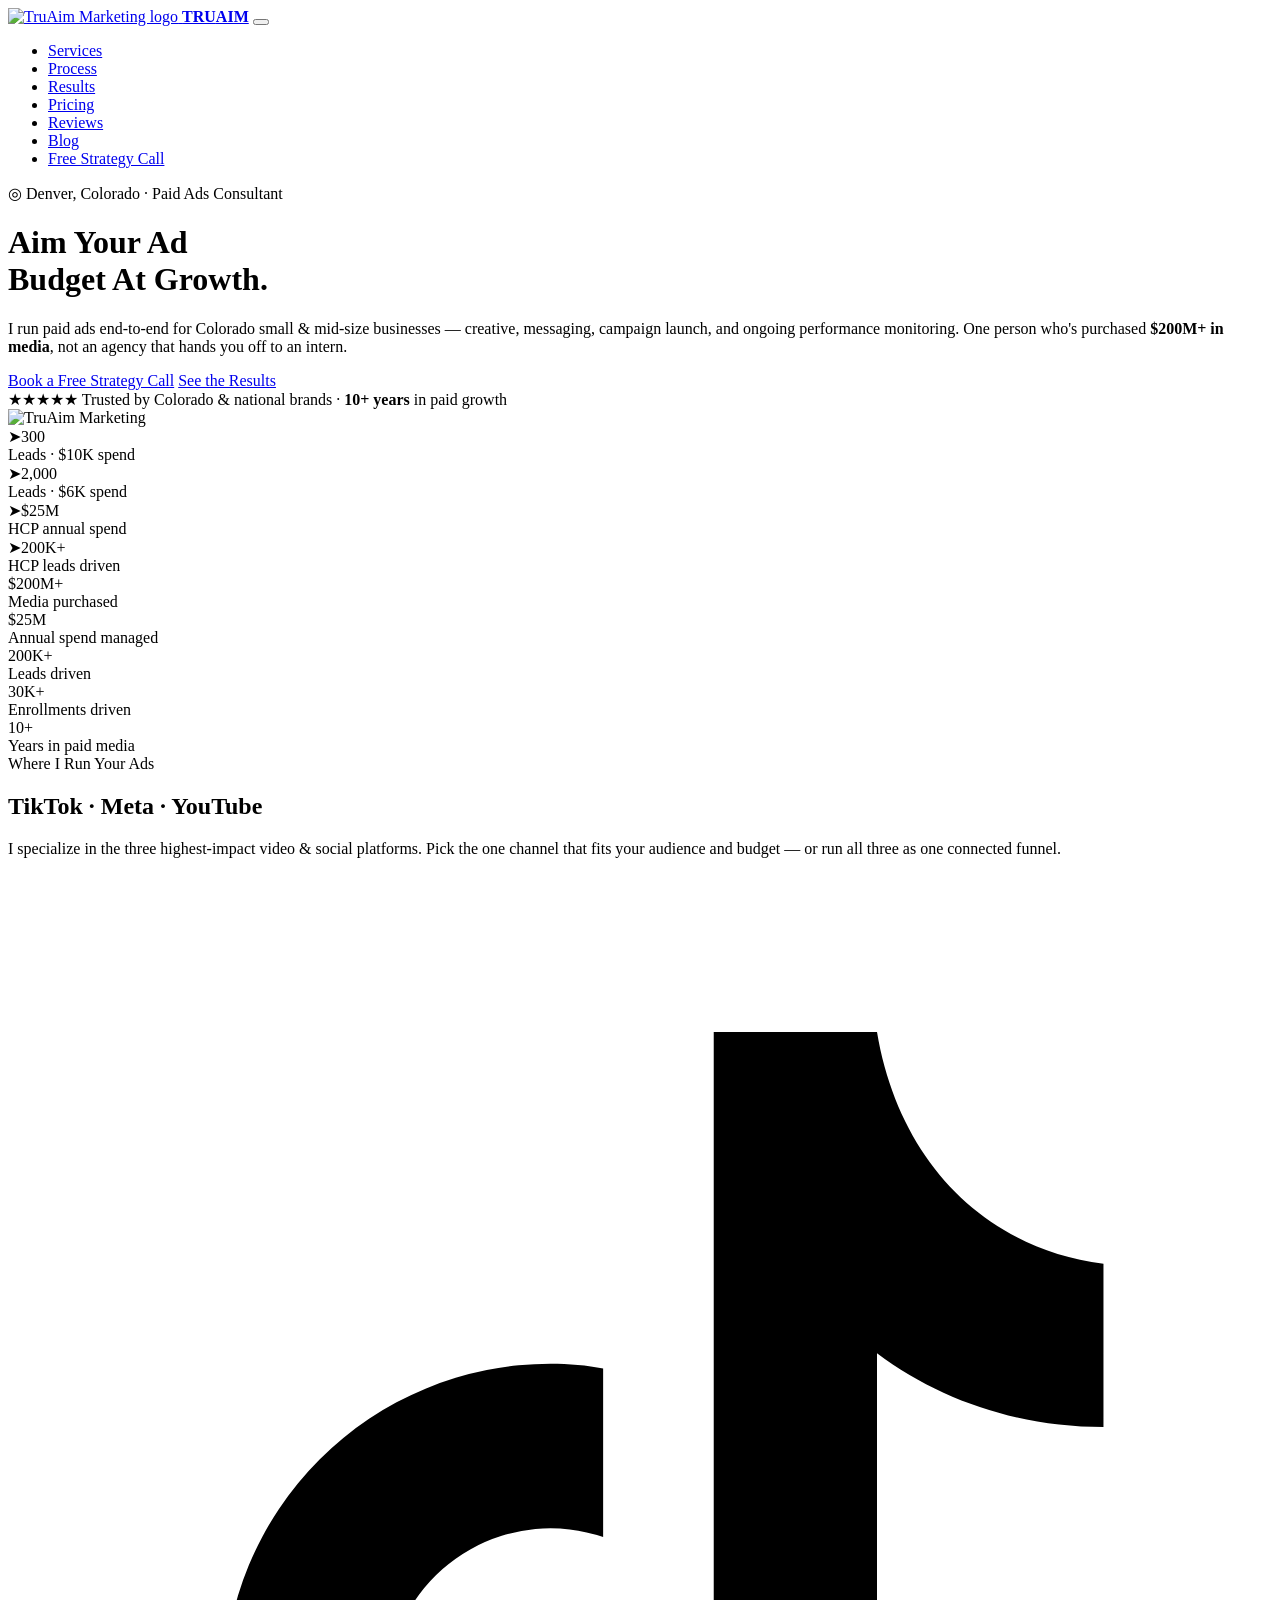
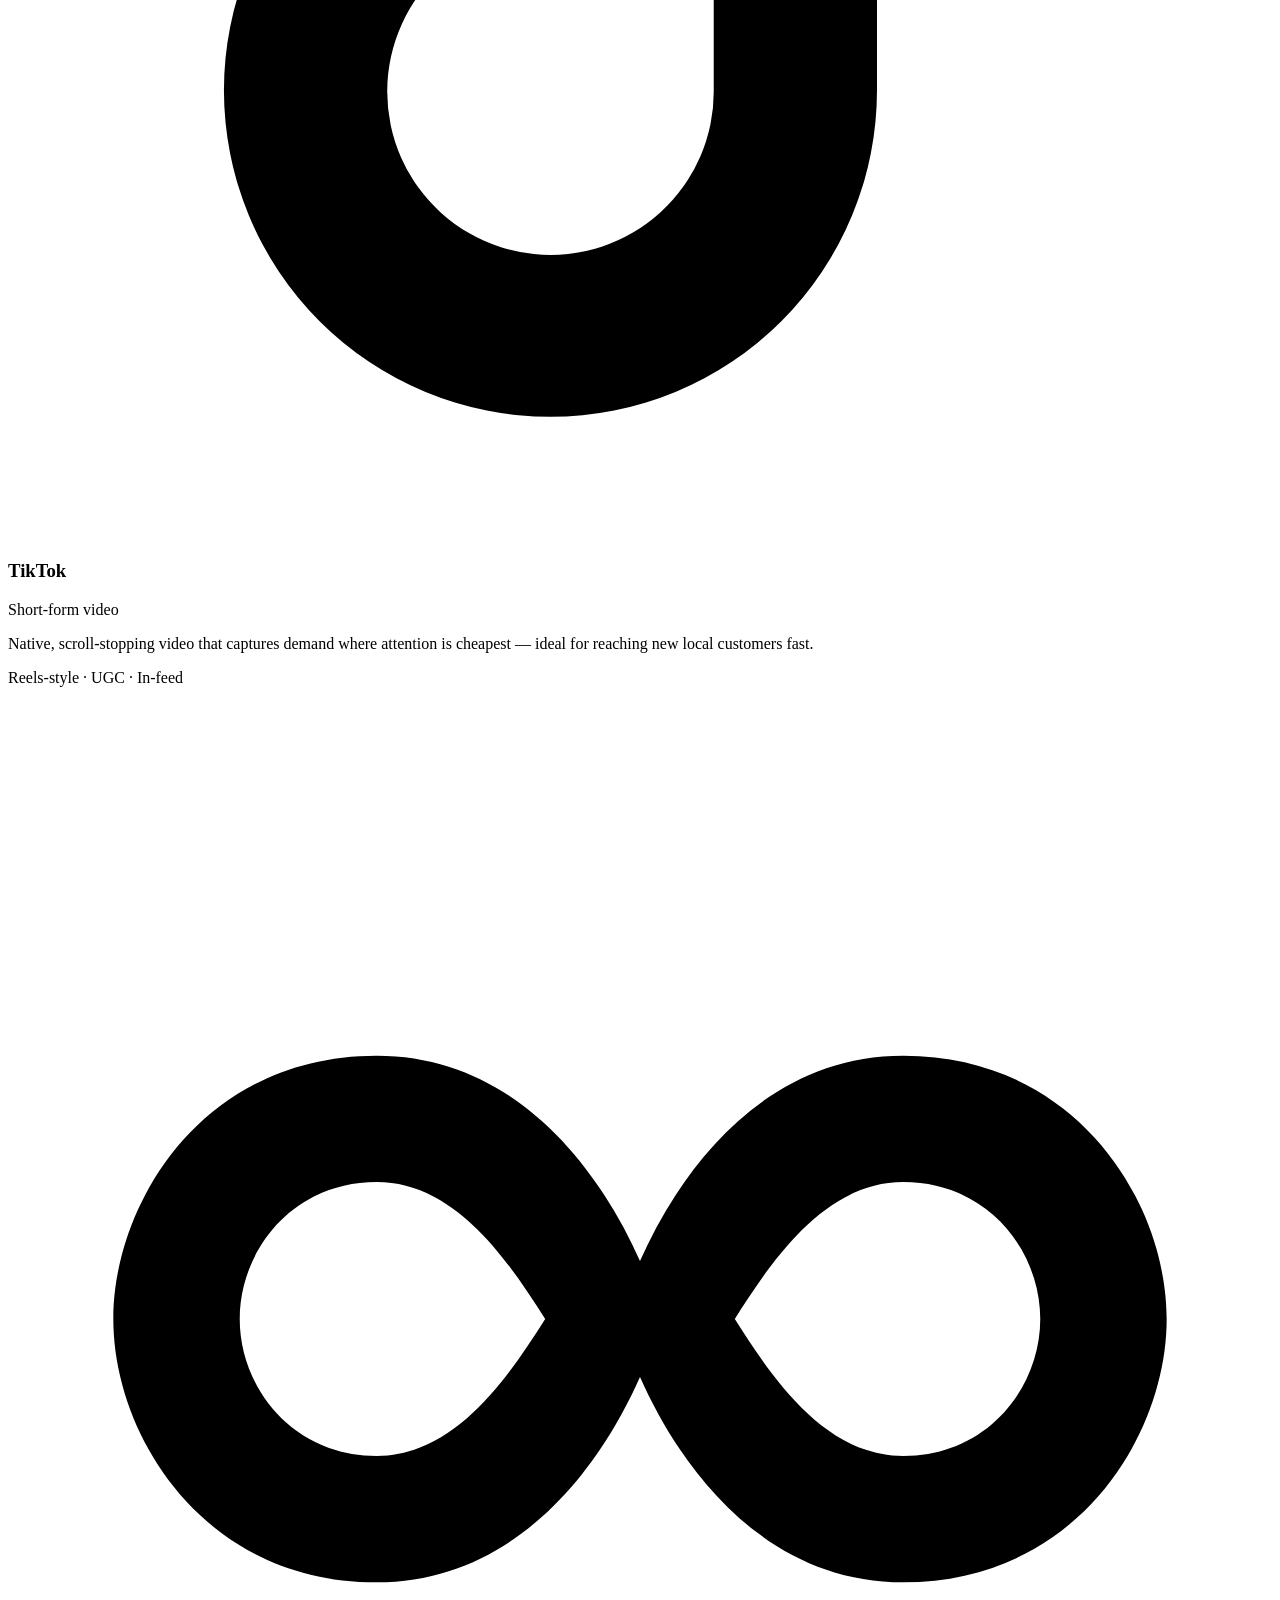
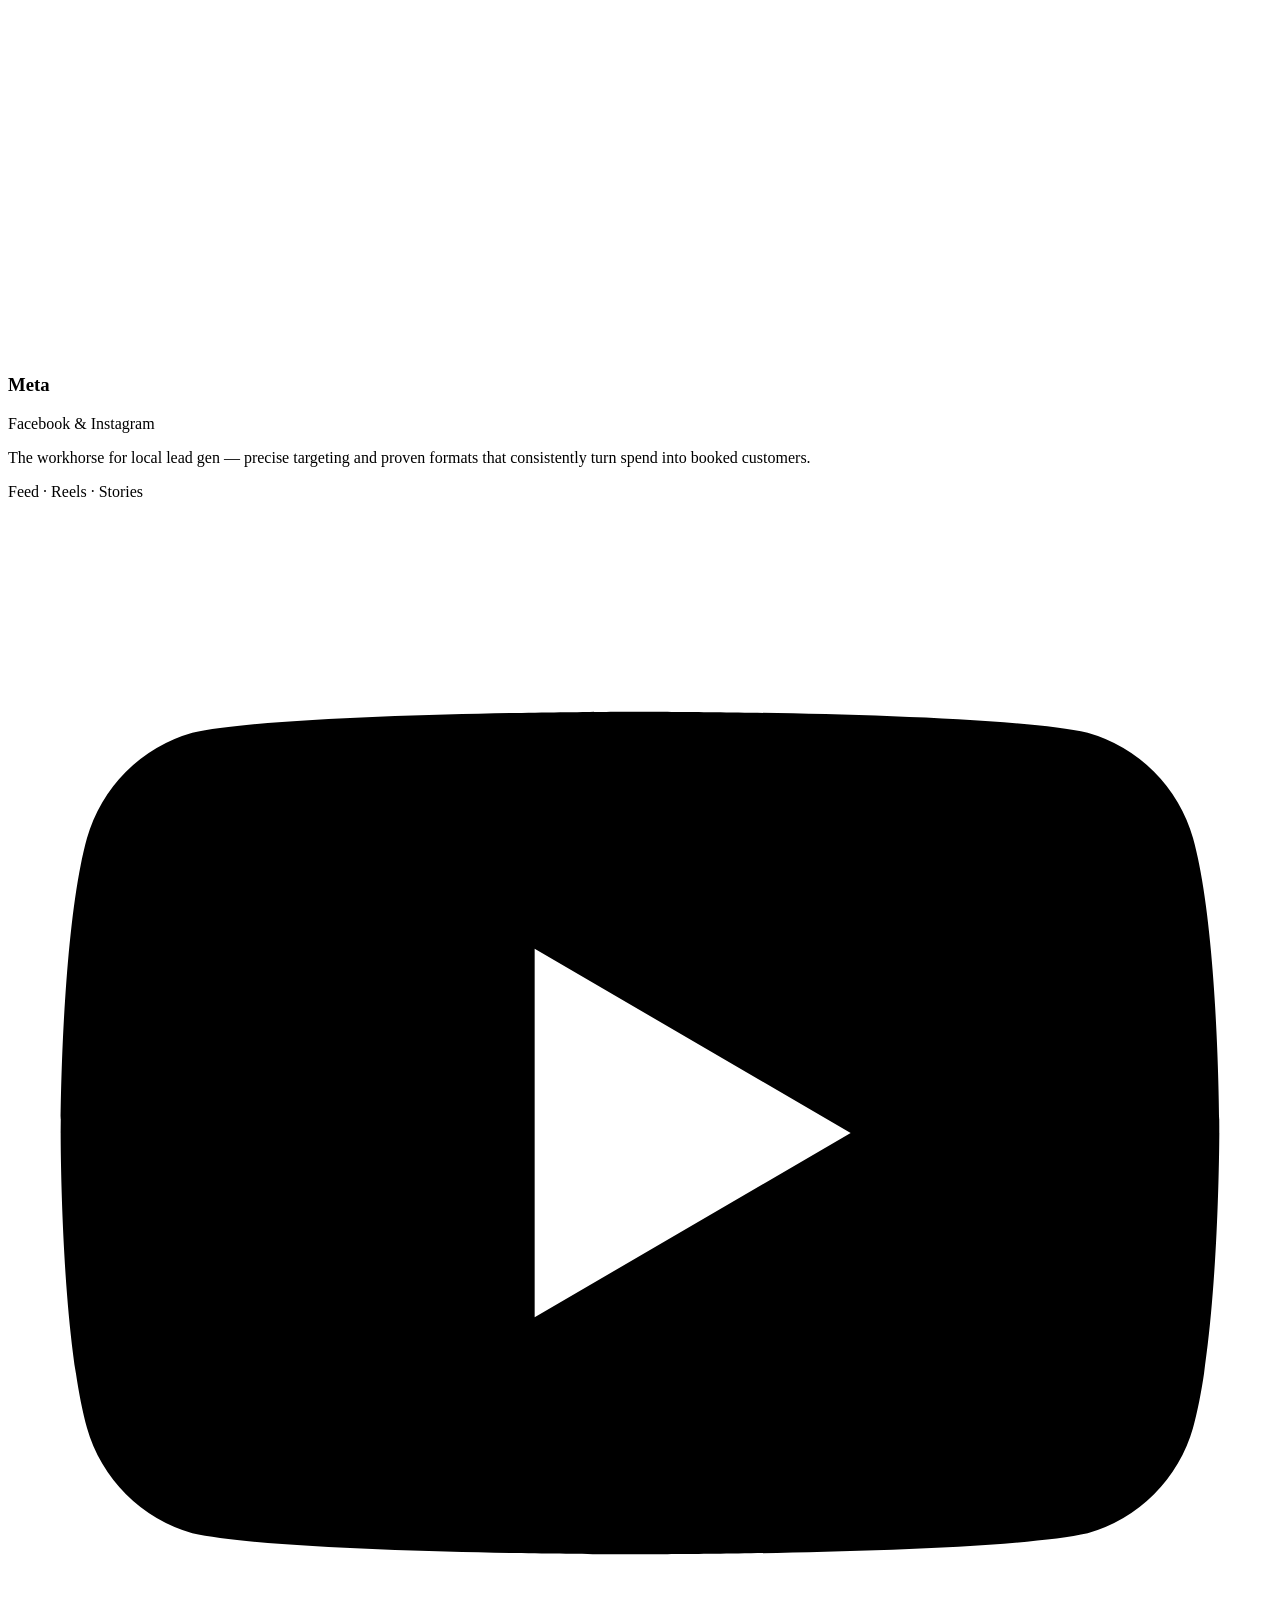
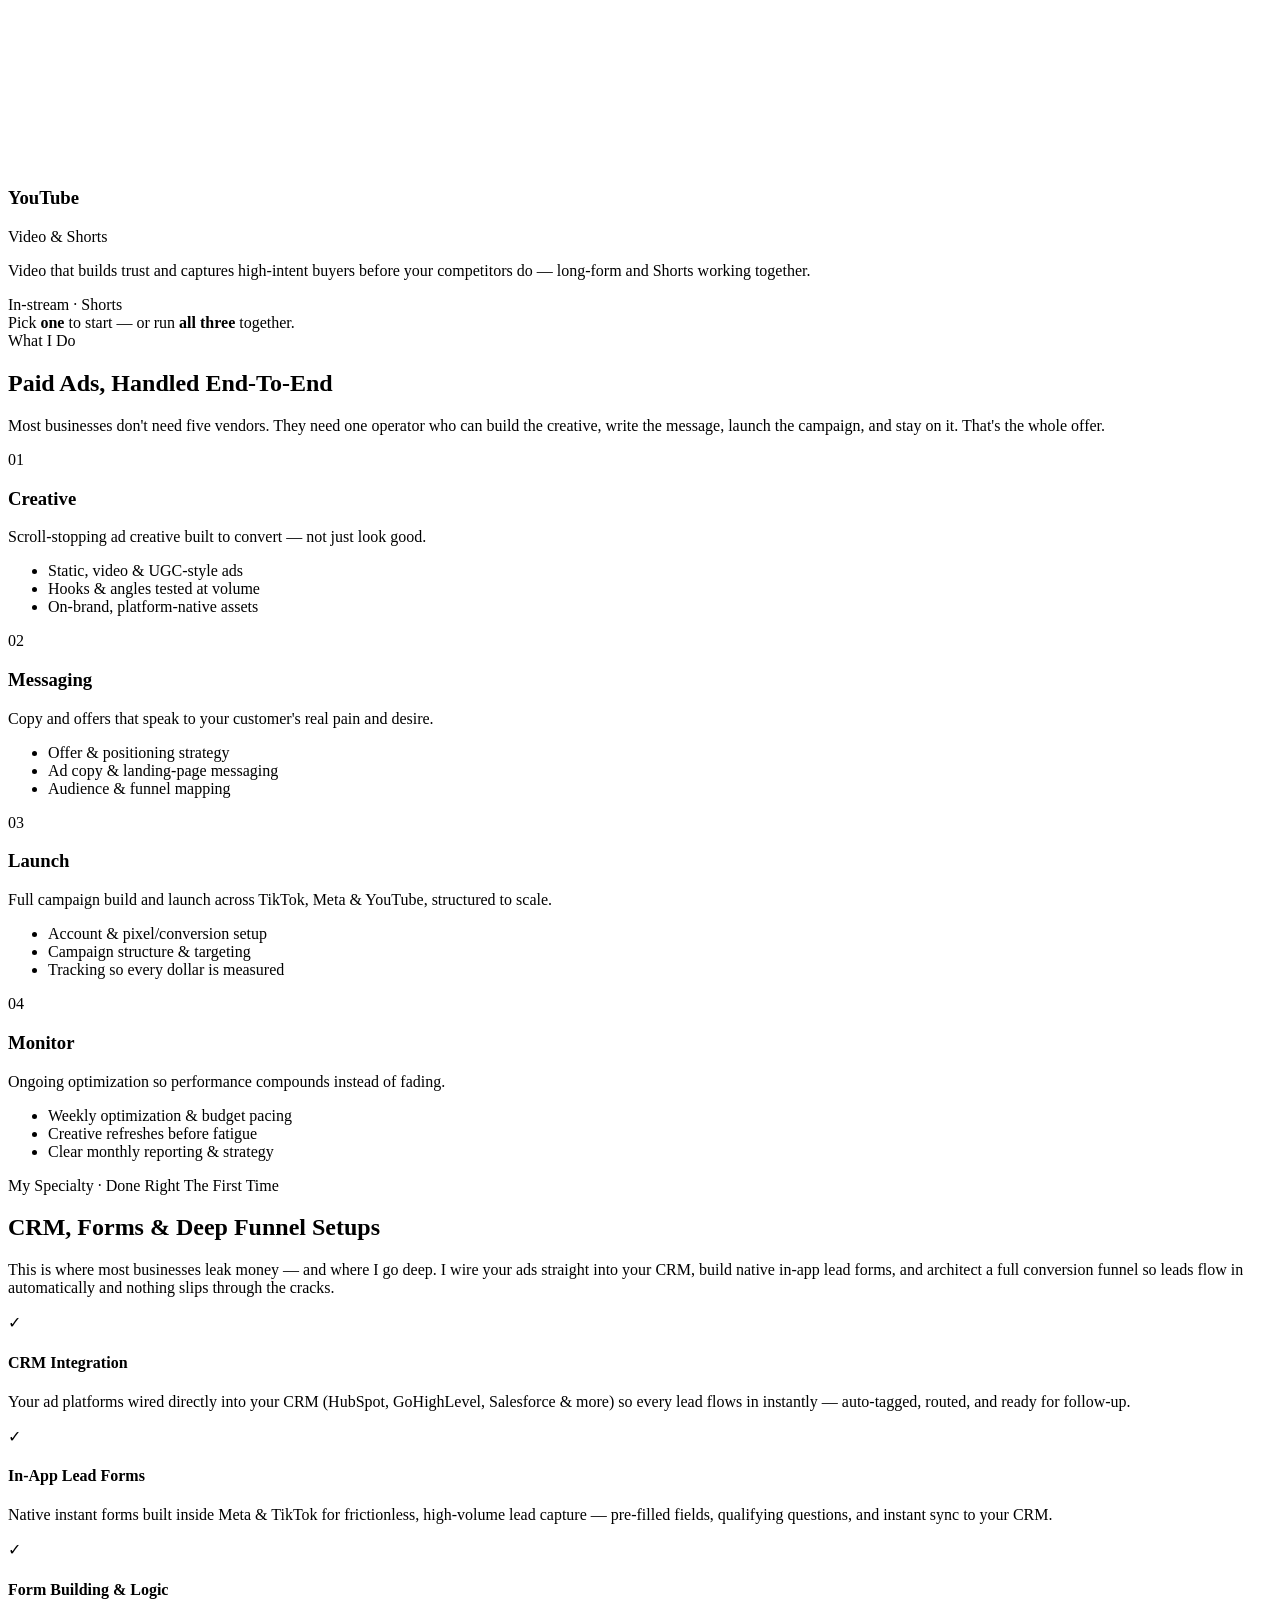
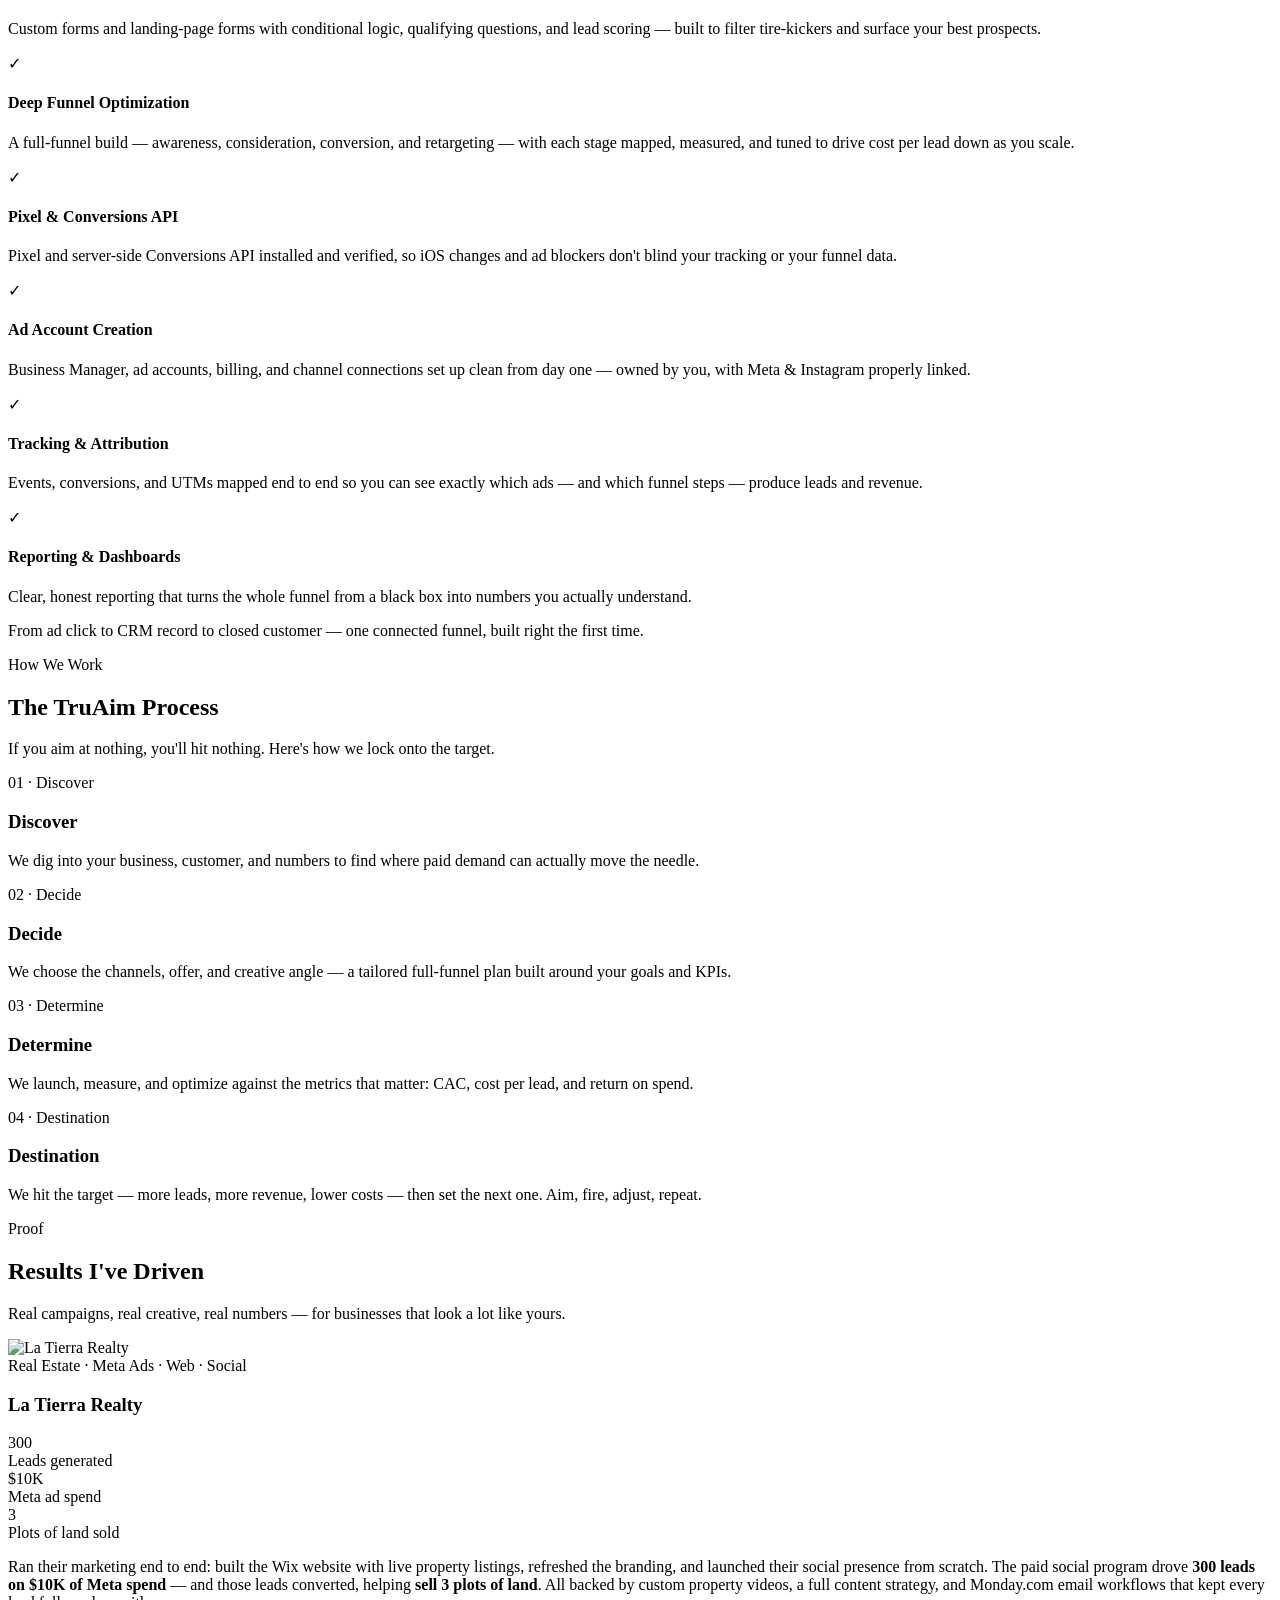
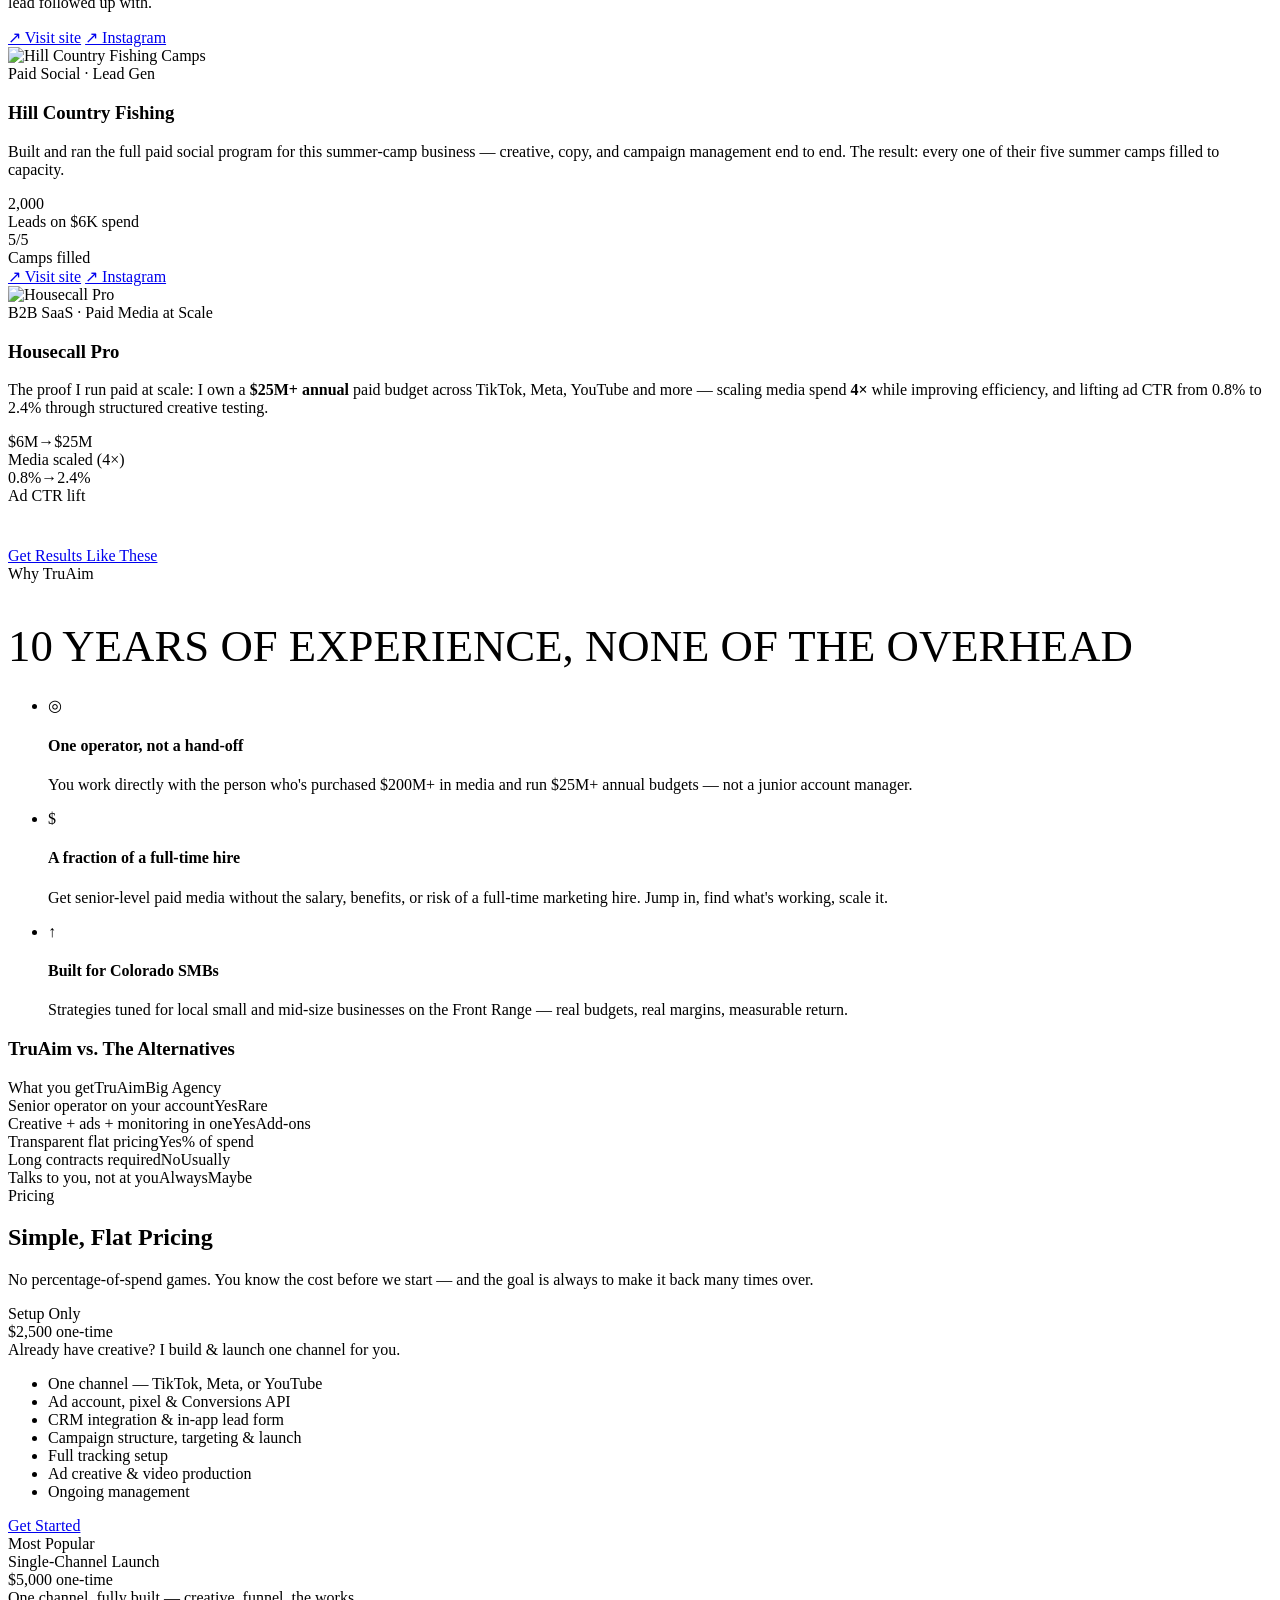
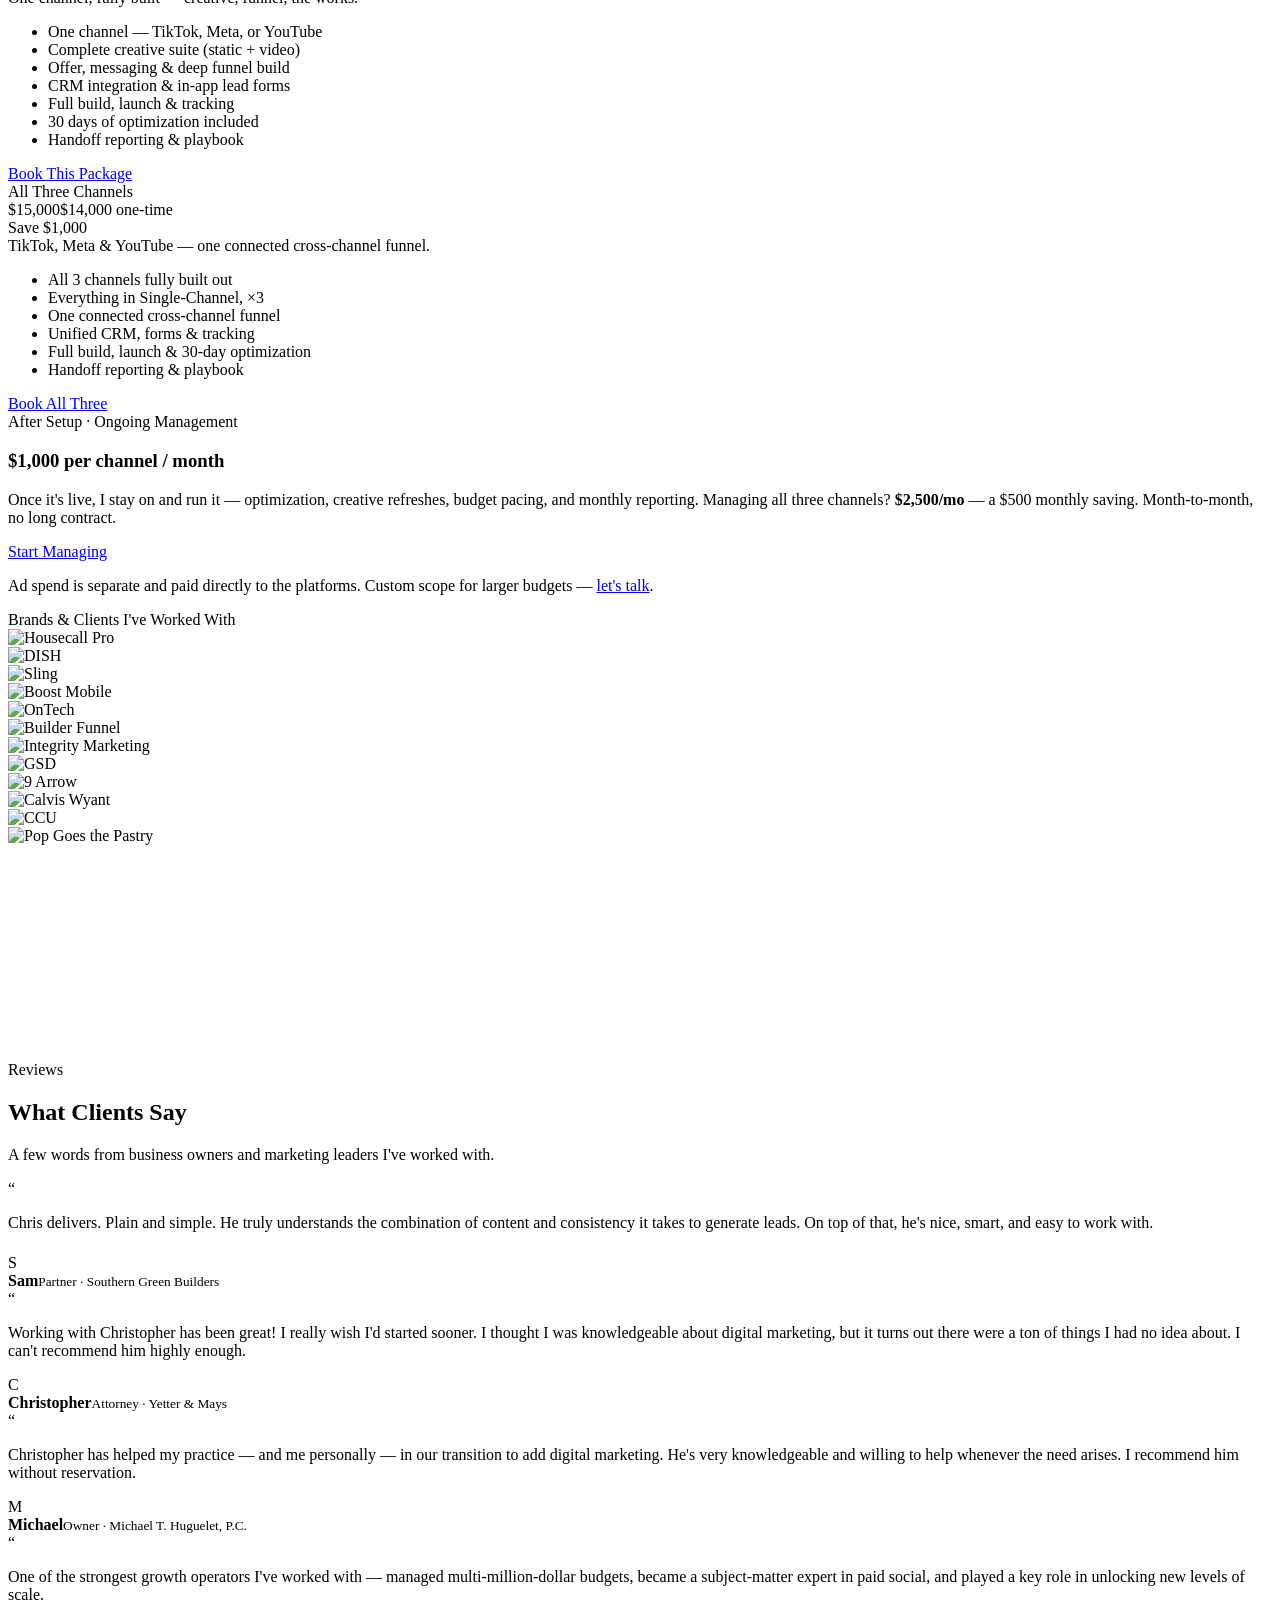
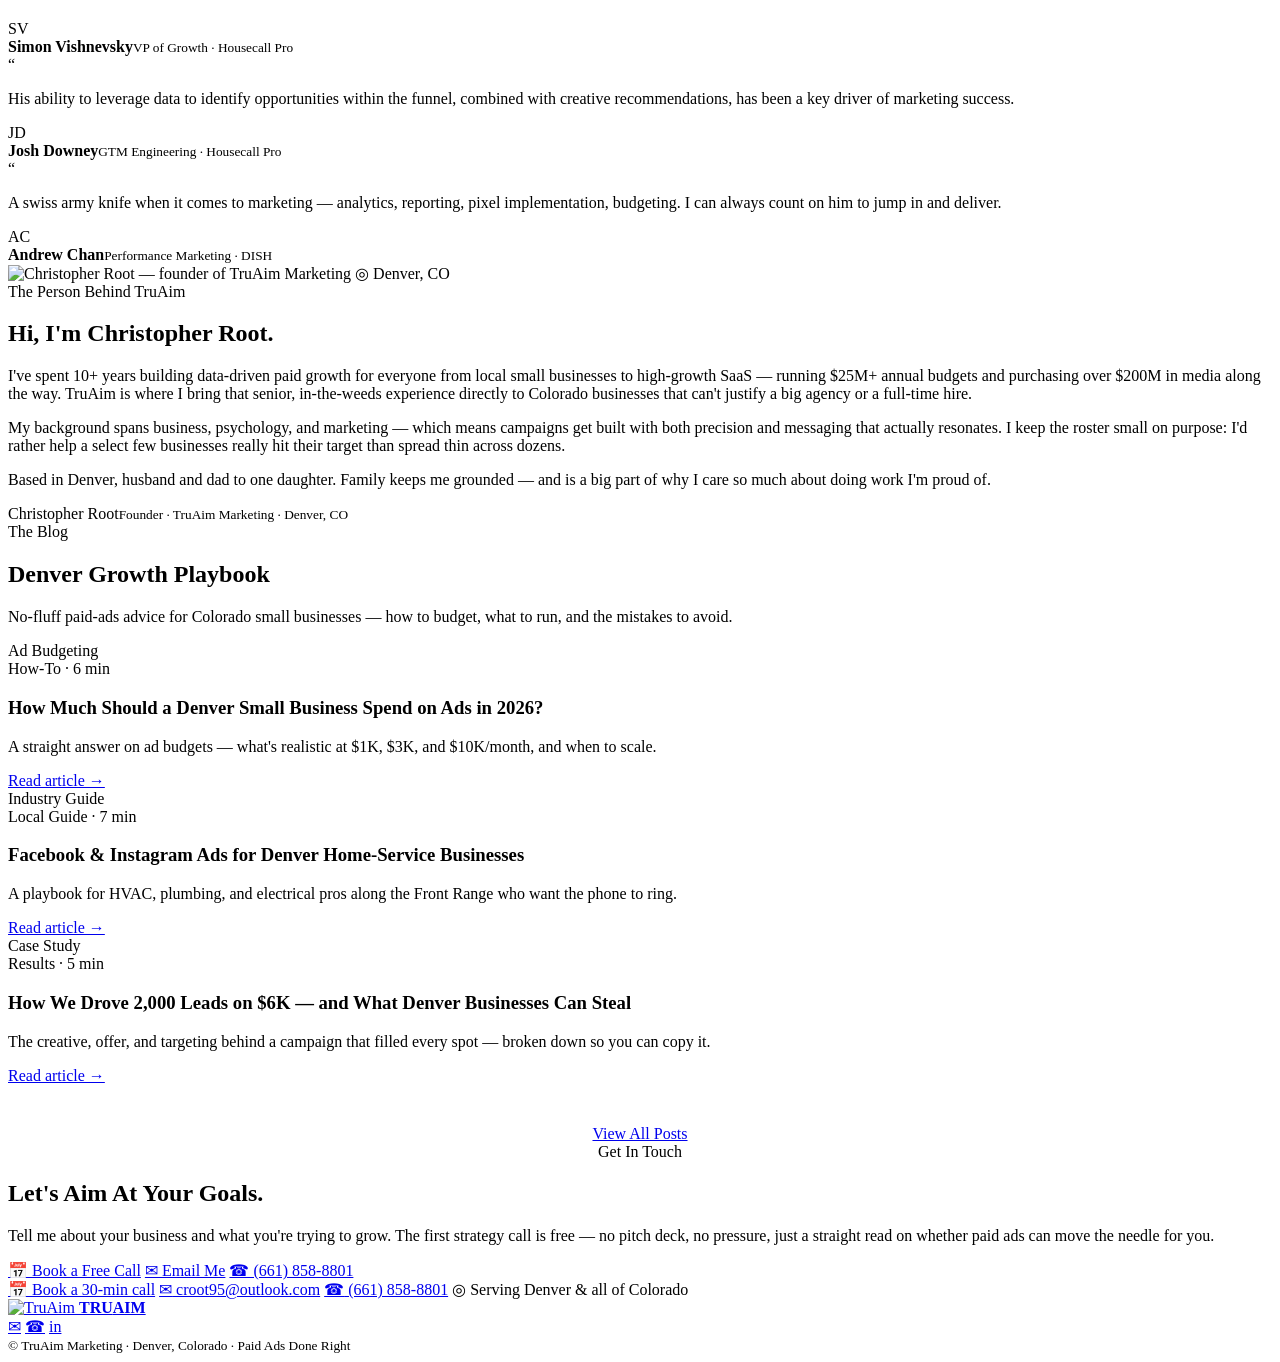
==== index.html @ 5d366a7f "Add files via upload" ====
<!DOCTYPE html>
<html lang="en">
<head>
<meta charset="UTF-8">
<meta name="viewport" content="width=device-width, initial-scale=1.0">

<!-- ===== SEO: Denver / Colorado paid ads ===== -->
<title>Denver Paid Ads Consultant | TruAim Marketing — TikTok, Meta &amp; YouTube Ads for Colorado Businesses</title>
<meta name="description" content="TruAim Marketing is a Denver-based paid ads consultant running end-to-end TikTok, Meta &amp; YouTube Ads for Colorado small and mid-size businesses — creative, messaging, campaign launch, and monthly performance management. $5K single-channel builds, $14K all-three setups, $1K/channel/mo management.">
<meta name="keywords" content="Denver paid ads consultant, Colorado TikTok ads, Denver Facebook ads, Meta ads Colorado, YouTube ads Colorado, CRM integration Denver, lead form setup, Meta lead ads CRM, funnel optimization consultant, form building, paid social freelancer Denver, small business advertising Denver, lead generation Denver">
<meta name="author" content="Christopher Root">
<link rel="canonical" href="https://truaimmarketing.com/">
<meta name="robots" content="index, follow">

<!-- geo -->
<meta name="geo.region" content="US-CO">
<meta name="geo.placename" content="Denver, Colorado">
<meta name="geo.position" content="39.7392;-104.9903">
<meta name="ICBM" content="39.7392, -104.9903">

<!-- Open Graph -->
<meta property="og:type" content="website">
<meta property="og:site_name" content="TruAim Marketing">
<meta property="og:title" content="TruAim Marketing — Denver Paid Ads, Done End-to-End">
<meta property="og:description" content="TikTok, Meta &amp; YouTube ads for Colorado small and mid-size businesses. Creative, messaging, launch, and monitoring — run by a marketer who's purchased $200M+ in media.">
<meta property="og:url" content="https://truaimmarketing.com/">
<meta property="og:image" content="https://truaimmarketing.com/assets/truaim-logo.png">
<meta name="twitter:card" content="summary_large_image">
<meta name="twitter:title" content="TruAim Marketing — Denver Paid Ads, Done End-to-End">
<meta name="twitter:description" content="TikTok, Meta &amp; YouTube ads for Colorado small and mid-size businesses. Creative, messaging, launch, and monitoring.">
<meta name="twitter:image" content="https://truaimmarketing.com/assets/truaim-logo.png">

<link rel="preconnect" href="https://fonts.googleapis.com">
<link rel="preconnect" href="https://fonts.gstatic.com" crossorigin>
<link href="https://fonts.googleapis.com/css2?family=Anton&family=Oswald:wght@300;400;500;600;700&family=Inter:wght@400;500;600&display=swap" rel="stylesheet">
<link rel="stylesheet" href="css/styles.css">
<link rel="icon" type="image/png" href="assets/favicon.png">
<link rel="apple-touch-icon" href="assets/favicon.png">

<!-- ===== Structured data: LocalBusiness / ProfessionalService ===== -->
<script type="application/ld+json">
{
  "@context": "https://schema.org",
  "@type": "ProfessionalService",
  "name": "TruAim Marketing",
  "description": "Denver-based paid advertising consultant offering end-to-end TikTok, Meta and YouTube Ads management — creative, messaging, campaign launch, and performance monitoring for small and mid-size Colorado businesses.",
  "url": "https://truaimmarketing.com/",
  "image": "https://truaimmarketing.com/assets/truaim-logo.png",
  "founder": { "@type": "Person", "name": "Christopher Root" },
  "telephone": "+1-661-858-8801",
  "email": "croot95@outlook.com",
  "priceRange": "$$",
  "areaServed": [
    { "@type": "City", "name": "Denver" },
    { "@type": "City", "name": "Aurora" },
    { "@type": "City", "name": "Lakewood" },
    { "@type": "City", "name": "Boulder" },
    { "@type": "City", "name": "Colorado Springs" },
    { "@type": "State", "name": "Colorado" }
  ],
  "address": { "@type": "PostalAddress", "addressLocality": "Denver", "addressRegion": "CO", "addressCountry": "US" },
  "geo": { "@type": "GeoCoordinates", "latitude": 39.7392, "longitude": -104.9903 },
  "knowsAbout": ["Paid Media","Meta Ads","TikTok Ads","YouTube Ads","CRM Integration","Lead Forms","Funnel Optimization","Form Building","Lead Generation","Creative Strategy","Marketing Analytics","Conversion Rate Optimization"],
  "makesOffer": [
    { "@type": "Offer", "name": "Setup Only (One Channel)", "price": "2500", "priceCurrency": "USD", "description": "Account, CRM, in-app form, and campaign setup on one channel (TikTok, Meta, or YouTube) when you already have creative." },
    { "@type": "Offer", "name": "Single-Channel Launch", "price": "5000", "priceCurrency": "USD", "description": "Full end-to-end build plus creative on one channel — TikTok, Meta, or YouTube." },
    { "@type": "Offer", "name": "All Three Channels Launch", "price": "14000", "priceCurrency": "USD", "description": "Full end-to-end setup across all three channels (TikTok, Meta, and YouTube), discounted from $15,000." },
    { "@type": "Offer", "name": "Ongoing Management", "price": "1000", "priceCurrency": "USD", "description": "Monthly management at $1,000 per channel; all three channels bundled at $2,500/month." }
  ]
}
</script>
</head>
<body>

<!-- ============ SCROLL-TO-TARGET BACKGROUND ============ -->
<div id="scrollfx" aria-hidden="true">
  <div class="fx-grid"></div>
  <div class="fx-target"><span></span><span></span><span></span><span class="bull"></span></div>
</div>

<!-- ============ NAV ============ -->
<nav class="nav" id="nav">
  <div class="container nav-inner">
    <a href="#top" class="brand"><img class="logo" src="assets/truaim-logo.png" alt="TruAim Marketing logo"> <b>TRU<span class="x">AIM</span></b></a>
    <button class="nav-toggle" id="navToggle" aria-label="Menu"><span></span><span></span><span></span></button>
    <ul class="nav-links" id="navLinks">
      <li><a href="#services">Services</a></li>
      <li><a href="#process">Process</a></li>
      <li><a href="#results">Results</a></li>
      <li><a href="#pricing">Pricing</a></li>
      <li><a href="#testimonials">Reviews</a></li>
      <li><a href="blog.html">Blog</a></li>
      <li><a href="https://calendly.com/chrisroot/30min" target="_blank" rel="noopener" class="btn btn-primary">Free Strategy Call</a></li>
    </ul>
  </div>
</nav>

<!-- ============ HERO ============ -->
<header class="hero" id="top">
  <div class="container hero-grid">
    <div class="hero-copy reveal">
      <div class="hero-badge"><span class="pin">◎</span> Denver, Colorado · Paid Ads Consultant</div>
      <h1>Aim Your Ad<br>Budget At <span class="accent">Growth.</span></h1>
      <p class="lead">I run paid ads end-to-end for Colorado small &amp; mid-size businesses — creative, messaging, campaign launch, and ongoing performance monitoring. One person who's purchased <b>$200M+ in media</b>, not an agency that hands you off to an intern.</p>
      <div class="hero-cta">
        <a href="https://calendly.com/chrisroot/30min" target="_blank" rel="noopener" class="btn btn-primary btn-lg">Book a Free Strategy Call</a>
        <a href="#results" class="btn btn-ghost btn-lg">See the Results</a>
      </div>
      <div class="hero-sub"><span>★★★★★</span> <span>Trusted by Colorado &amp; national brands · <b>10+ years</b> in paid growth</span></div>
    </div>
    <div class="hero-visual reveal">
      <div class="target-ring tr1"></div>
      <div class="target-ring tr2"></div>
      <div class="target-ring tr-dash"></div>
      <div class="target-ring tr3"></div>
      <span class="shot s1"></span>
      <span class="shot s2"></span>
      <span class="shot s3"></span>
      <img class="hero-logo" src="assets/truaim-logo.png" alt="TruAim Marketing">
      <div class="hero-float hf1"><div class="k"><span class="dart">➤</span>300</div><div class="v">Leads · $10K spend</div></div>
      <div class="hero-float hf2"><div class="k"><span class="dart">➤</span>2,000</div><div class="v">Leads · $6K spend</div></div>
      <div class="hero-float hf3"><div class="k"><span class="dart">➤</span>$25M</div><div class="v">HCP annual spend</div></div>
      <div class="hero-float hf4"><div class="k"><span class="dart">➤</span>200K+</div><div class="v">HCP leads driven</div></div>
    </div>
  </div>
</header>

<!-- ============ TRUST BAR ============ -->
<section class="trust">
  <div class="container">
    <div class="trust-grid">
      <div class="tstat reveal"><div class="num"><span class="count" data-to="200" data-prefix="$" data-suffix="M+">$200M+</span></div><div class="lbl">Media purchased</div></div>
      <div class="tstat reveal"><div class="num"><span class="count" data-to="25" data-prefix="$" data-suffix="M">$25M</span></div><div class="lbl">Annual spend managed</div></div>
      <div class="tstat reveal"><div class="num"><span class="count" data-to="200" data-suffix="K+">200K+</span></div><div class="lbl">Leads driven</div></div>
      <div class="tstat reveal"><div class="num"><span class="count" data-to="30" data-suffix="K+">30K+</span></div><div class="lbl">Enrollments driven</div></div>
      <div class="tstat reveal"><div class="num"><span class="count" data-to="10" data-suffix="+">10+</span></div><div class="lbl">Years in paid media</div></div>
    </div>
  </div>
</section>

<!-- ============ CHANNELS ============ -->
<section class="section" id="channels">
  <div class="container">
    <div class="section-head center reveal">
      <div class="eyebrow">Where I Run Your Ads</div>
      <h2>TikTok · Meta · YouTube</h2>
      <p style="margin-left:auto;margin-right:auto;">I specialize in the three highest-impact video &amp; social platforms. Pick the one channel that fits your audience and budget — or run all three as one connected funnel.</p>
    </div>
    <div class="channels-grid">

      <div class="channel reveal">
        <div class="ic"><svg viewBox="0 0 24 24"><path d="M16.5 3c.4 2.4 2 4.1 4.3 4.4v3.1c-1.6 0-3.1-.5-4.3-1.4v6.4a6.2 6.2 0 1 1-6.2-6.2c.35 0 .7.03 1 .09v3.2a3.1 3.1 0 1 0 2.1 2.9V3h3.1z"/></svg></div>
        <h3>TikTok</h3>
        <div class="sub">Short-form video</div>
        <p>Native, scroll-stopping video that captures demand where attention is cheapest — ideal for reaching new local customers fast.</p>
        <div class="fmt">Reels-style · UGC · In-feed</div>
      </div>

      <div class="channel reveal">
        <div class="ic"><svg viewBox="0 0 24 24"><path d="M7 7C3.7 7 2 9.8 2 12s1.7 5 5 5c2.6 0 4.2-2.1 5-3.9C12.8 14.9 14.4 17 17 17c3.3 0 5-2.8 5-5s-1.7-5-5-5c-2.6 0-4.2 2.1-5 3.9C11.2 9.1 9.6 7 7 7zm0 2.4c1.5 0 2.5 1.5 3.2 2.6-.7 1.1-1.7 2.6-3.2 2.6-1.6 0-2.6-1.3-2.6-2.6S5.4 9.4 7 9.4zm10 0c1.6 0 2.6 1.3 2.6 2.6S18.6 14.6 17 14.6c-1.5 0-2.5-1.5-3.2-2.6.7-1.1 1.7-2.6 3.2-2.6z"/></svg></div>
        <h3>Meta</h3>
        <div class="sub">Facebook &amp; Instagram</div>
        <p>The workhorse for local lead gen — precise targeting and proven formats that consistently turn spend into booked customers.</p>
        <div class="fmt">Feed · Reels · Stories</div>
      </div>

      <div class="channel reveal">
        <div class="ic"><svg viewBox="0 0 24 24"><path d="M23 12s0-3.8-.5-5.6a2.9 2.9 0 0 0-2-2C18.7 4 12 4 12 4s-6.7 0-8.5.4a2.9 2.9 0 0 0-2 2C1 8.2 1 12 1 12s0 3.8.5 5.6a2.9 2.9 0 0 0 2 2C5.3 20 12 20 12 20s6.7 0 8.5-.4a2.9 2.9 0 0 0 2-2C23 15.8 23 12 23 12zM10 15.5v-7l6 3.5-6 3.5z"/></svg></div>
        <h3>YouTube</h3>
        <div class="sub">Video &amp; Shorts</div>
        <p>Video that builds trust and captures high-intent buyers before your competitors do — long-form and Shorts working together.</p>
        <div class="fmt">In-stream · Shorts</div>
      </div>

    </div>
    <div class="channels-note"><span>Pick <b>one</b> to start — or run <b>all three</b> together.</span></div>
  </div>
</section>

<!-- ============ SERVICES ============ -->
<section class="section bg-grad" id="services">
  <div class="container">
    <div class="section-head reveal">
      <div class="eyebrow">What I Do</div>
      <h2>Paid Ads, Handled End-To-End</h2>
      <p>Most businesses don't need five vendors. They need one operator who can build the creative, write the message, launch the campaign, and stay on it. That's the whole offer.</p>
    </div>
    <div class="svc-grid">
      <div class="svc reveal">
        <div class="step">01</div>
        <h3>Creative</h3>
        <p>Scroll-stopping ad creative built to convert — not just look good.</p>
        <ul>
          <li>Static, video &amp; UGC-style ads</li>
          <li>Hooks &amp; angles tested at volume</li>
          <li>On-brand, platform-native assets</li>
        </ul>
      </div>
      <div class="svc reveal">
        <div class="step">02</div>
        <h3>Messaging</h3>
        <p>Copy and offers that speak to your customer's real pain and desire.</p>
        <ul>
          <li>Offer &amp; positioning strategy</li>
          <li>Ad copy &amp; landing-page messaging</li>
          <li>Audience &amp; funnel mapping</li>
        </ul>
      </div>
      <div class="svc reveal">
        <div class="step">03</div>
        <h3>Launch</h3>
        <p>Full campaign build and launch across TikTok, Meta &amp; YouTube, structured to scale.</p>
        <ul>
          <li>Account &amp; pixel/conversion setup</li>
          <li>Campaign structure &amp; targeting</li>
          <li>Tracking so every dollar is measured</li>
        </ul>
      </div>
      <div class="svc reveal">
        <div class="step">04</div>
        <h3>Monitor</h3>
        <p>Ongoing optimization so performance compounds instead of fading.</p>
        <ul>
          <li>Weekly optimization &amp; budget pacing</li>
          <li>Creative refreshes before fatigue</li>
          <li>Clear monthly reporting &amp; strategy</li>
        </ul>
      </div>
    </div>
  </div>
</section>

<!-- ============ ACCOUNT BUILDOUT ============ -->
<section class="section bg-2" id="setup">
  <div class="container">
    <div class="section-head reveal">
      <div class="eyebrow">My Specialty · Done Right The First Time</div>
      <h2>CRM, Forms &amp; Deep Funnel Setups</h2>
      <p>This is where most businesses leak money — and where I go deep. I wire your ads straight into your CRM, build native in-app lead forms, and architect a full conversion funnel so leads flow in automatically and nothing slips through the cracks.</p>
    </div>
    <div class="build-grid">
      <div class="build-item reveal">
        <span class="chk">✓</span>
        <div><h4>CRM Integration</h4><p>Your ad platforms wired directly into your CRM (HubSpot, GoHighLevel, Salesforce &amp; more) so every lead flows in instantly — auto-tagged, routed, and ready for follow-up.</p></div>
      </div>
      <div class="build-item reveal">
        <span class="chk">✓</span>
        <div><h4>In-App Lead Forms</h4><p>Native instant forms built inside Meta &amp; TikTok for frictionless, high-volume lead capture — pre-filled fields, qualifying questions, and instant sync to your CRM.</p></div>
      </div>
      <div class="build-item reveal">
        <span class="chk">✓</span>
        <div><h4>Form Building &amp; Logic</h4><p>Custom forms and landing-page forms with conditional logic, qualifying questions, and lead scoring — built to filter tire-kickers and surface your best prospects.</p></div>
      </div>
      <div class="build-item reveal">
        <span class="chk">✓</span>
        <div><h4>Deep Funnel Optimization</h4><p>A full-funnel build — awareness, consideration, conversion, and retargeting — with each stage mapped, measured, and tuned to drive cost per lead down as you scale.</p></div>
      </div>
      <div class="build-item reveal">
        <span class="chk">✓</span>
        <div><h4>Pixel &amp; Conversions API</h4><p>Pixel and server-side Conversions API installed and verified, so iOS changes and ad blockers don't blind your tracking or your funnel data.</p></div>
      </div>
      <div class="build-item reveal">
        <span class="chk">✓</span>
        <div><h4>Ad Account Creation</h4><p>Business Manager, ad accounts, billing, and channel connections set up clean from day one — owned by you, with Meta &amp; Instagram properly linked.</p></div>
      </div>
      <div class="build-item reveal">
        <span class="chk">✓</span>
        <div><h4>Tracking &amp; Attribution</h4><p>Events, conversions, and UTMs mapped end to end so you can see exactly which ads — and which funnel steps — produce leads and revenue.</p></div>
      </div>
      <div class="build-item reveal">
        <span class="chk">✓</span>
        <div><h4>Reporting &amp; Dashboards</h4><p>Clear, honest reporting that turns the whole funnel from a black box into numbers you actually understand.</p></div>
      </div>
    </div>
    <p class="build-note">From ad click to CRM record to closed customer — <span class="accent">one connected funnel, built right the first time.</span></p>
  </div>
</section>

<!-- ============ PROCESS (4 D's) ============ -->
<section class="section" id="process">
  <div class="container">
    <div class="section-head center reveal">
      <div class="eyebrow">How We Work</div>
      <h2>The TruAim Process</h2>
      <p style="margin-left:auto;margin-right:auto;">If you aim at nothing, you'll hit nothing. Here's how we lock onto the target.</p>
    </div>
    <div class="proc-grid reveal">
      <div class="proc">
        <div class="d">01 · Discover</div>
        <h3>Discover</h3>
        <p>We dig into your business, customer, and numbers to find where paid demand can actually move the needle.</p>
      </div>
      <div class="proc">
        <div class="d">02 · Decide</div>
        <h3>Decide</h3>
        <p>We choose the channels, offer, and creative angle — a tailored full-funnel plan built around your goals and KPIs.</p>
      </div>
      <div class="proc">
        <div class="d">03 · Determine</div>
        <h3>Determine</h3>
        <p>We launch, measure, and optimize against the metrics that matter: CAC, cost per lead, and return on spend.</p>
      </div>
      <div class="proc">
        <div class="d">04 · Destination</div>
        <h3>Destination</h3>
        <p>We hit the target — more leads, more revenue, lower costs — then set the next one. Aim, fire, adjust, repeat.</p>
      </div>
    </div>
  </div>
</section>

<!-- ============ RESULTS ============ -->
<section class="section bg-2" id="results">
  <div class="container">
    <div class="section-head reveal">
      <div class="eyebrow">Proof</div>
      <h2>Results I've Driven</h2>
      <p>Real campaigns, real creative, real numbers — for businesses that look a lot like yours.</p>
    </div>

    <div class="results-grid">

      <!-- Featured: La Tierra -->
      <article class="rcard wide reveal">
        <div class="inner">
          <div class="feat-side">
            <div class="logo-wrap"><img src="assets/work/latierra-logo.png" alt="La Tierra Realty"></div>
            <div class="tag">Real Estate · Meta Ads · Web · Social</div>
            <h3>La Tierra Realty</h3>
            <div class="metrics">
              <div class="metric"><div class="m">300</div><div class="l">Leads generated</div></div>
              <div class="metric"><div class="m"><span class="accent">$10K</span></div><div class="l">Meta ad spend</div></div>
              <div class="metric"><div class="m">3</div><div class="l">Plots of land sold</div></div>
            </div>
          </div>
          <div class="body">
            <p>Ran their marketing end to end: built the Wix website with live property listings, refreshed the branding, and launched their social presence from scratch. The paid social program drove <b>300 leads on $10K of Meta spend</b> — and those leads converted, helping <b>sell 3 plots of land</b>. All backed by custom property videos, a full content strategy, and Monday.com email workflows that kept every lead followed up with.</p>
            <div class="links">
              <a href="https://www.latierratx.com/" target="_blank" rel="noopener">↗ Visit site</a>
              <a href="https://www.instagram.com/latierratx/" target="_blank" rel="noopener">↗ Instagram</a>
            </div>
          </div>
        </div>
      </article>

      <!-- Hill Country -->
      <article class="rcard reveal">
        <div class="top">
          <div class="logo-wrap"><img src="assets/work/hillcountry-logo.jpg" alt="Hill Country Fishing Camps"></div>
          <div><div class="tag">Paid Social · Lead Gen</div><h3>Hill Country Fishing</h3></div>
        </div>
        <div class="body">
          <p>Built and ran the full paid social program for this summer-camp business — creative, copy, and campaign management end to end. The result: every one of their five summer camps filled to capacity.</p>
          <div class="metrics">
            <div class="metric"><div class="m">2,000</div><div class="l">Leads on $6K spend</div></div>
            <div class="metric"><div class="m"><span class="accent">5/5</span></div><div class="l">Camps filled</div></div>
          </div>
          <div class="links">
            <a href="https://www.hillcountryfishingcamps.com/" target="_blank" rel="noopener">↗ Visit site</a>
            <a href="https://www.instagram.com/hill_country_fishing/" target="_blank" rel="noopener">↗ Instagram</a>
          </div>
        </div>
      </article>

      <!-- Housecall Pro -->
      <article class="rcard reveal">
        <div class="top">
          <div class="logo-wrap"><img src="assets/brands/housecall-pro.jpg" alt="Housecall Pro"></div>
          <div><div class="tag">B2B SaaS · Paid Media at Scale</div><h3>Housecall Pro</h3></div>
        </div>
        <div class="body">
          <p>The proof I run paid at scale: I own a <b>$25M+ annual</b> paid budget across TikTok, Meta, YouTube and more — scaling media spend <b>4×</b> while improving efficiency, and lifting ad CTR from 0.8% to 2.4% through structured creative testing.</p>
          <div class="metrics">
            <div class="metric"><div class="m">$6M→<span class="accent">$25M</span></div><div class="l">Media scaled (4×)</div></div>
            <div class="metric"><div class="m">0.8%→<span class="accent">2.4%</span></div><div class="l">Ad CTR lift</div></div>
          </div>
        </div>
      </article>

    </div>

    <div class="center" style="margin-top:42px">
      <a href="https://calendly.com/chrisroot/30min" target="_blank" rel="noopener" class="btn btn-primary btn-lg">Get Results Like These</a>
    </div>
  </div>
</section>

<!-- ============ WHY HIRE ============ -->
<section class="section" id="why">
  <div class="container why-grid">
    <div class="reveal">
      <div class="eyebrow">Why TruAim</div>
      <h2 class="section-head" style="margin-bottom:24px;font-family:var(--ff-display);font-weight:400;text-transform:uppercase;font-size:clamp(1.9rem,4vw,2.8rem)">10 Years Of Experience, None Of The Overhead</h2>
      <ul class="why-list">
        <li><span class="ic">◎</span><div><h4>One operator, not a hand-off</h4><p>You work directly with the person who's purchased $200M+ in media and run $25M+ annual budgets — not a junior account manager.</p></div></li>
        <li><span class="ic">$</span><div><h4>A fraction of a full-time hire</h4><p>Get senior-level paid media without the salary, benefits, or risk of a full-time marketing hire. Jump in, find what's working, scale it.</p></div></li>
        <li><span class="ic">↑</span><div><h4>Built for Colorado SMBs</h4><p>Strategies tuned for local small and mid-size businesses on the Front Range — real budgets, real margins, measurable return.</p></div></li>
      </ul>
    </div>
    <div class="why-card reveal">
      <h3>TruAim vs. The Alternatives</h3>
      <div class="compare">
        <div class="row head"><span>What you get</span><span class="col">TruAim</span><span class="col">Big Agency</span></div>
        <div class="row"><span>Senior operator on your account</span><span class="col yes">Yes</span><span class="col no">Rare</span></div>
        <div class="row"><span>Creative + ads + monitoring in one</span><span class="col yes">Yes</span><span class="col no">Add-ons</span></div>
        <div class="row"><span>Transparent flat pricing</span><span class="col yes">Yes</span><span class="col no">% of spend</span></div>
        <div class="row"><span>Long contracts required</span><span class="col yes">No</span><span class="col no">Usually</span></div>
        <div class="row" style="border-bottom:0"><span>Talks to you, not at you</span><span class="col yes">Always</span><span class="col no">Maybe</span></div>
      </div>
    </div>
  </div>
</section>

<!-- ============ PRICING ============ -->
<section class="section bg-2" id="pricing">
  <div class="container">
    <div class="section-head center reveal">
      <div class="eyebrow">Pricing</div>
      <h2>Simple, Flat Pricing</h2>
      <p style="margin-left:auto;margin-right:auto;">No percentage-of-spend games. You know the cost before we start — and the goal is always to make it back many times over.</p>
    </div>
    <div class="price-grid">

      <div class="price reveal">
        <div class="pname">Setup Only</div>
        <div class="amt">$2,500<span class="per"> one-time</span></div>
        <div class="tag">Already have creative? I build &amp; launch one channel for you.</div>
        <ul>
          <li>One channel — TikTok, Meta, or YouTube</li>
          <li>Ad account, pixel &amp; Conversions API</li>
          <li>CRM integration &amp; in-app lead form</li>
          <li>Campaign structure, targeting &amp; launch</li>
          <li>Full tracking setup</li>
          <li class="off">Ad creative &amp; video production</li>
          <li class="off">Ongoing management</li>
        </ul>
        <a href="https://calendly.com/chrisroot/30min" target="_blank" rel="noopener" class="btn btn-ghost">Get Started</a>
      </div>

      <div class="price feat reveal">
        <div class="ribbon">Most Popular</div>
        <div class="pname">Single-Channel Launch</div>
        <div class="amt">$5,000<span class="per"> one-time</span></div>
        <div class="tag">One channel, fully built — creative, funnel, the works.</div>
        <ul>
          <li>One channel — TikTok, Meta, or YouTube</li>
          <li>Complete creative suite (static + video)</li>
          <li>Offer, messaging &amp; deep funnel build</li>
          <li>CRM integration &amp; in-app lead forms</li>
          <li>Full build, launch &amp; tracking</li>
          <li>30 days of optimization included</li>
          <li>Handoff reporting &amp; playbook</li>
        </ul>
        <a href="https://calendly.com/chrisroot/30min" target="_blank" rel="noopener" class="btn btn-primary">Book This Package</a>
      </div>

      <div class="price reveal">
        <div class="pname">All Three Channels</div>
        <div class="amt"><span class="was">$15,000</span>$14,000<span class="per"> one-time</span></div>
        <div class="price-save">Save $1,000</div>
        <div class="tag">TikTok, Meta &amp; YouTube — one connected cross-channel funnel.</div>
        <ul>
          <li>All 3 channels fully built out</li>
          <li>Everything in Single-Channel, ×3</li>
          <li>One connected cross-channel funnel</li>
          <li>Unified CRM, forms &amp; tracking</li>
          <li>Full build, launch &amp; 30-day optimization</li>
          <li>Handoff reporting &amp; playbook</li>
        </ul>
        <a href="https://calendly.com/chrisroot/30min" target="_blank" rel="noopener" class="btn btn-ghost">Book All Three</a>
      </div>

    </div>

    <div class="price-mgmt reveal">
      <div>
        <div class="eyebrow">After Setup · Ongoing Management</div>
        <h3>$1,000 <span>per channel / month</span></h3>
        <p>Once it's live, I stay on and run it — optimization, creative refreshes, budget pacing, and monthly reporting. Managing all three channels? <strong>$2,500/mo</strong> — a $500 monthly saving. Month-to-month, no long contract.</p>
      </div>
      <a href="https://calendly.com/chrisroot/30min" target="_blank" rel="noopener" class="btn btn-primary btn-lg">Start Managing</a>
    </div>

    <p class="price-note">Ad spend is separate and paid directly to the platforms. Custom scope for larger budgets — <a href="https://calendly.com/chrisroot/30min" target="_blank" rel="noopener" class="accent">let's talk</a>.</p>
  </div>
</section>

<!-- ============ MARQUEE ============ -->
<section class="logos-strip">
  <div class="container"><div class="lab">Brands &amp; Clients I've Worked With</div></div>
  <div class="marquee">
    <div class="marquee-track">
      <div class="brand-chip"><img src="assets/brands/housecall-pro.png" alt="Housecall Pro"></div>
      <div class="brand-chip"><img src="assets/brands/dish.png" alt="DISH"></div>
      <div class="brand-chip"><img src="assets/brands/sling.png" alt="Sling"></div>
      <div class="brand-chip"><img src="assets/brands/boost-mobile.png" alt="Boost Mobile"></div>
      <div class="brand-chip"><img src="assets/brands/ontech.png" alt="OnTech"></div>
      <div class="brand-chip"><img src="assets/brands/builder-funnel.png" alt="Builder Funnel"></div>
      <div class="brand-chip"><img src="assets/brands/integrity-marketing.png" alt="Integrity Marketing"></div>
      <div class="brand-chip"><img src="assets/brands/gsd.png" alt="GSD"></div>
      <div class="brand-chip"><img src="assets/brands/nine-arrow.png" alt="9 Arrow"></div>
      <div class="brand-chip"><img src="assets/brands/calvis-wyant.png" alt="Calvis Wyant"></div>
      <div class="brand-chip"><img src="assets/brands/ccu.png" alt="CCU"></div>
      <div class="brand-chip"><img src="assets/brands/pop.png" alt="Pop Goes the Pastry"></div>
      <!-- duplicate for seamless loop -->
      <div class="brand-chip" aria-hidden="true"><img src="assets/brands/housecall-pro.png" alt=""></div>
      <div class="brand-chip" aria-hidden="true"><img src="assets/brands/dish.png" alt=""></div>
      <div class="brand-chip" aria-hidden="true"><img src="assets/brands/sling.png" alt=""></div>
      <div class="brand-chip" aria-hidden="true"><img src="assets/brands/boost-mobile.png" alt=""></div>
      <div class="brand-chip" aria-hidden="true"><img src="assets/brands/ontech.png" alt=""></div>
      <div class="brand-chip" aria-hidden="true"><img src="assets/brands/builder-funnel.png" alt=""></div>
      <div class="brand-chip" aria-hidden="true"><img src="assets/brands/integrity-marketing.png" alt=""></div>
      <div class="brand-chip" aria-hidden="true"><img src="assets/brands/gsd.png" alt=""></div>
      <div class="brand-chip" aria-hidden="true"><img src="assets/brands/nine-arrow.png" alt=""></div>
      <div class="brand-chip" aria-hidden="true"><img src="assets/brands/calvis-wyant.png" alt=""></div>
      <div class="brand-chip" aria-hidden="true"><img src="assets/brands/ccu.png" alt=""></div>
      <div class="brand-chip" aria-hidden="true"><img src="assets/brands/pop.png" alt=""></div>
    </div>
  </div>
</section>

<!-- ============ TESTIMONIALS ============ -->
<section class="section" id="testimonials">
  <div class="container">
    <div class="section-head center reveal">
      <div class="eyebrow">Reviews</div>
      <h2>What Clients Say</h2>
      <p style="margin-left:auto;margin-right:auto;">A few words from business owners and marketing leaders I've worked with.</p>
    </div>
    <div class="quote-grid">

      <div class="quote feat-quote reveal">
        <span class="mark" style="margin-left:auto;margin-right:auto">&ldquo;</span>
        <p>Chris delivers. Plain and simple. He truly understands the combination of content and consistency it takes to generate leads. On top of that, he's nice, smart, and easy to work with.</p>
        <div class="who" style="justify-content:center;margin-top:22px"><div class="avatar">S</div><div style="text-align:left"><strong>Sam</strong><small>Partner · Southern Green Builders</small></div></div>
      </div>

      <div class="quote reveal"><span class="mark">&ldquo;</span><p>Working with Christopher has been great! I really wish I'd started sooner. I thought I was knowledgeable about digital marketing, but it turns out there were a ton of things I had no idea about. I can't recommend him highly enough.</p><div class="who"><div class="avatar">C</div><div><strong>Christopher</strong><small>Attorney · Yetter &amp; Mays</small></div></div></div>

      <div class="quote reveal"><span class="mark">&ldquo;</span><p>Christopher has helped my practice — and me personally — in our transition to add digital marketing. He's very knowledgeable and willing to help whenever the need arises. I recommend him without reservation.</p><div class="who"><div class="avatar">M</div><div><strong>Michael</strong><small>Owner · Michael T. Huguelet, P.C.</small></div></div></div>

      <div class="quote reveal"><span class="mark">&ldquo;</span><p>One of the strongest growth operators I've worked with — managed multi-million-dollar budgets, became a subject-matter expert in paid social, and played a key role in unlocking new levels of scale.</p><div class="who"><div class="avatar">SV</div><div><strong>Simon Vishnevsky</strong><small>VP of Growth · Housecall Pro</small></div></div></div>

      <div class="quote reveal"><span class="mark">&ldquo;</span><p>His ability to leverage data to identify opportunities within the funnel, combined with creative recommendations, has been a key driver of marketing success.</p><div class="who"><div class="avatar">JD</div><div><strong>Josh Downey</strong><small>GTM Engineering · Housecall Pro</small></div></div></div>

      <div class="quote reveal"><span class="mark">&ldquo;</span><p>A swiss army knife when it comes to marketing — analytics, reporting, pixel implementation, budgeting. I can always count on him to jump in and deliver.</p><div class="who"><div class="avatar">AC</div><div><strong>Andrew Chan</strong><small>Performance Marketing · DISH</small></div></div></div>

    </div>
  </div>
</section>

<!-- ============ ABOUT ============ -->
<section class="section bg-2" id="about">
  <div class="container about-grid">
    <div class="about-photo reveal">
      <img src="assets/headshot.jpg" alt="Christopher Root — founder of TruAim Marketing">
      <span class="pin">◎ Denver, CO</span>
    </div>
    <div class="about-body reveal">
      <div class="eyebrow">The Person Behind TruAim</div>
      <h2>Hi, I'm Christopher Root.</h2>
      <p>I've spent 10+ years building data-driven paid growth for everyone from local small businesses to high-growth SaaS — running $25M+ annual budgets and purchasing over $200M in media along the way. TruAim is where I bring that senior, in-the-weeds experience directly to Colorado businesses that can't justify a big agency or a full-time hire.</p>
      <p>My background spans business, psychology, and marketing — which means campaigns get built with both precision and messaging that actually resonates. I keep the roster small on purpose: I'd rather help a select few businesses really hit their target than spread thin across dozens.</p>
      <p>Based in Denver, husband and dad to one daughter. Family keeps me grounded — and is a big part of why I care so much about doing work I'm proud of.</p>
      <div class="sig">Christopher Root<small>Founder · TruAim Marketing · Denver, CO</small></div>
    </div>
  </div>
</section>

<!-- ============ BLOG TEASER ============ -->
<section class="section" id="blog">
  <div class="container">
    <div class="section-head reveal">
      <div class="eyebrow">The Blog</div>
      <h2>Denver Growth Playbook</h2>
      <p>No-fluff paid-ads advice for Colorado small businesses — how to budget, what to run, and the mistakes to avoid.</p>
    </div>
    <div class="posts-grid">
      <article class="post-card reveal">
        <div class="ph"><span>Ad Budgeting</span></div>
        <div class="pbody">
          <div class="meta">How-To · 6 min</div>
          <h3>How Much Should a Denver Small Business Spend on Ads in 2026?</h3>
          <p>A straight answer on ad budgets — what's realistic at $1K, $3K, and $10K/month, and when to scale.</p>
          <a class="read" href="posts/denver-ad-budget-2026.html">Read article →</a>
        </div>
      </article>
      <article class="post-card reveal">
        <div class="ph"><span>Industry Guide</span></div>
        <div class="pbody">
          <div class="meta">Local Guide · 7 min</div>
          <h3>Facebook &amp; Instagram Ads for Denver Home-Service Businesses</h3>
          <p>A playbook for HVAC, plumbing, and electrical pros along the Front Range who want the phone to ring.</p>
          <a class="read" href="posts/denver-home-services-facebook-ads.html">Read article →</a>
        </div>
      </article>
      <article class="post-card reveal">
        <div class="ph"><span>Case Study</span></div>
        <div class="pbody">
          <div class="meta">Results · 5 min</div>
          <h3>How We Drove 2,000 Leads on $6K — and What Denver Businesses Can Steal</h3>
          <p>The creative, offer, and targeting behind a campaign that filled every spot — broken down so you can copy it.</p>
          <a class="read" href="posts/2000-leads-6k-case-study.html">Read article →</a>
        </div>
      </article>
    </div>
    <div class="center" style="text-align:center;margin-top:40px">
      <a href="blog.html" class="btn btn-ghost btn-lg">View All Posts</a>
    </div>
  </div>
</section>

<!-- ============ CONTACT / CTA ============ -->
<section class="section cta" id="contact">
  <div class="container cta-inner reveal">
    <div class="eyebrow" style="text-align:center">Get In Touch</div>
    <h2>Let's Aim At Your Goals.</h2>
    <p>Tell me about your business and what you're trying to grow. The first strategy call is free — no pitch deck, no pressure, just a straight read on whether paid ads can move the needle for you.</p>
    <div class="cta-btns">
      <a href="https://calendly.com/chrisroot/30min" target="_blank" rel="noopener" class="btn btn-primary btn-lg">📅 Book a Free Call</a>
      <a href="mailto:croot95@outlook.com?subject=TruAim%20-%20Free%20Strategy%20Call&body=Hi%20Christopher%2C%0A%0AMy%20business%3A%0AWhat%20I%27m%20trying%20to%20grow%3A%0AMonthly%20ad%20budget%20(rough)%3A%0A%0AThanks!" class="btn btn-ghost btn-lg">✉ Email Me</a>
      <a href="tel:+16618588801" class="btn btn-ghost btn-lg">☎ (661) 858-8801</a>
    </div>
    <div class="contact-meta">
      <a href="https://calendly.com/chrisroot/30min" target="_blank" rel="noopener"><span class="ic">📅</span> Book a 30-min call</a>
      <a href="mailto:croot95@outlook.com"><span class="ic">✉</span> croot95@outlook.com</a>
      <a href="tel:+16618588801"><span class="ic">☎</span> (661) 858-8801</a>
      <span><span class="ic">◎</span> Serving Denver &amp; all of Colorado</span>
    </div>
  </div>
</section>

<!-- ============ FOOTER ============ -->
<footer class="footer">
  <div class="container footer-inner">
    <a href="#top" class="brand"><img class="logo" src="assets/truaim-logo.png" alt="TruAim" style="height:30px;width:30px"> <b>TRU<span class="x">AIM</span></b></a>
    <div class="footer-social">
      <a href="mailto:croot95@outlook.com" aria-label="Email">✉</a>
      <a href="tel:+16618588801" aria-label="Phone">☎</a>
      <a href="https://www.linkedin.com/in/christopher-root-53abb6142/" target="_blank" rel="noopener" aria-label="LinkedIn">in</a>
    </div>
    <small>© <span id="year"></span> TruAim Marketing · Denver, Colorado · Paid Ads Done Right</small>
  </div>
</footer>

<script src="js/main.js"></script>
</body>
</html>
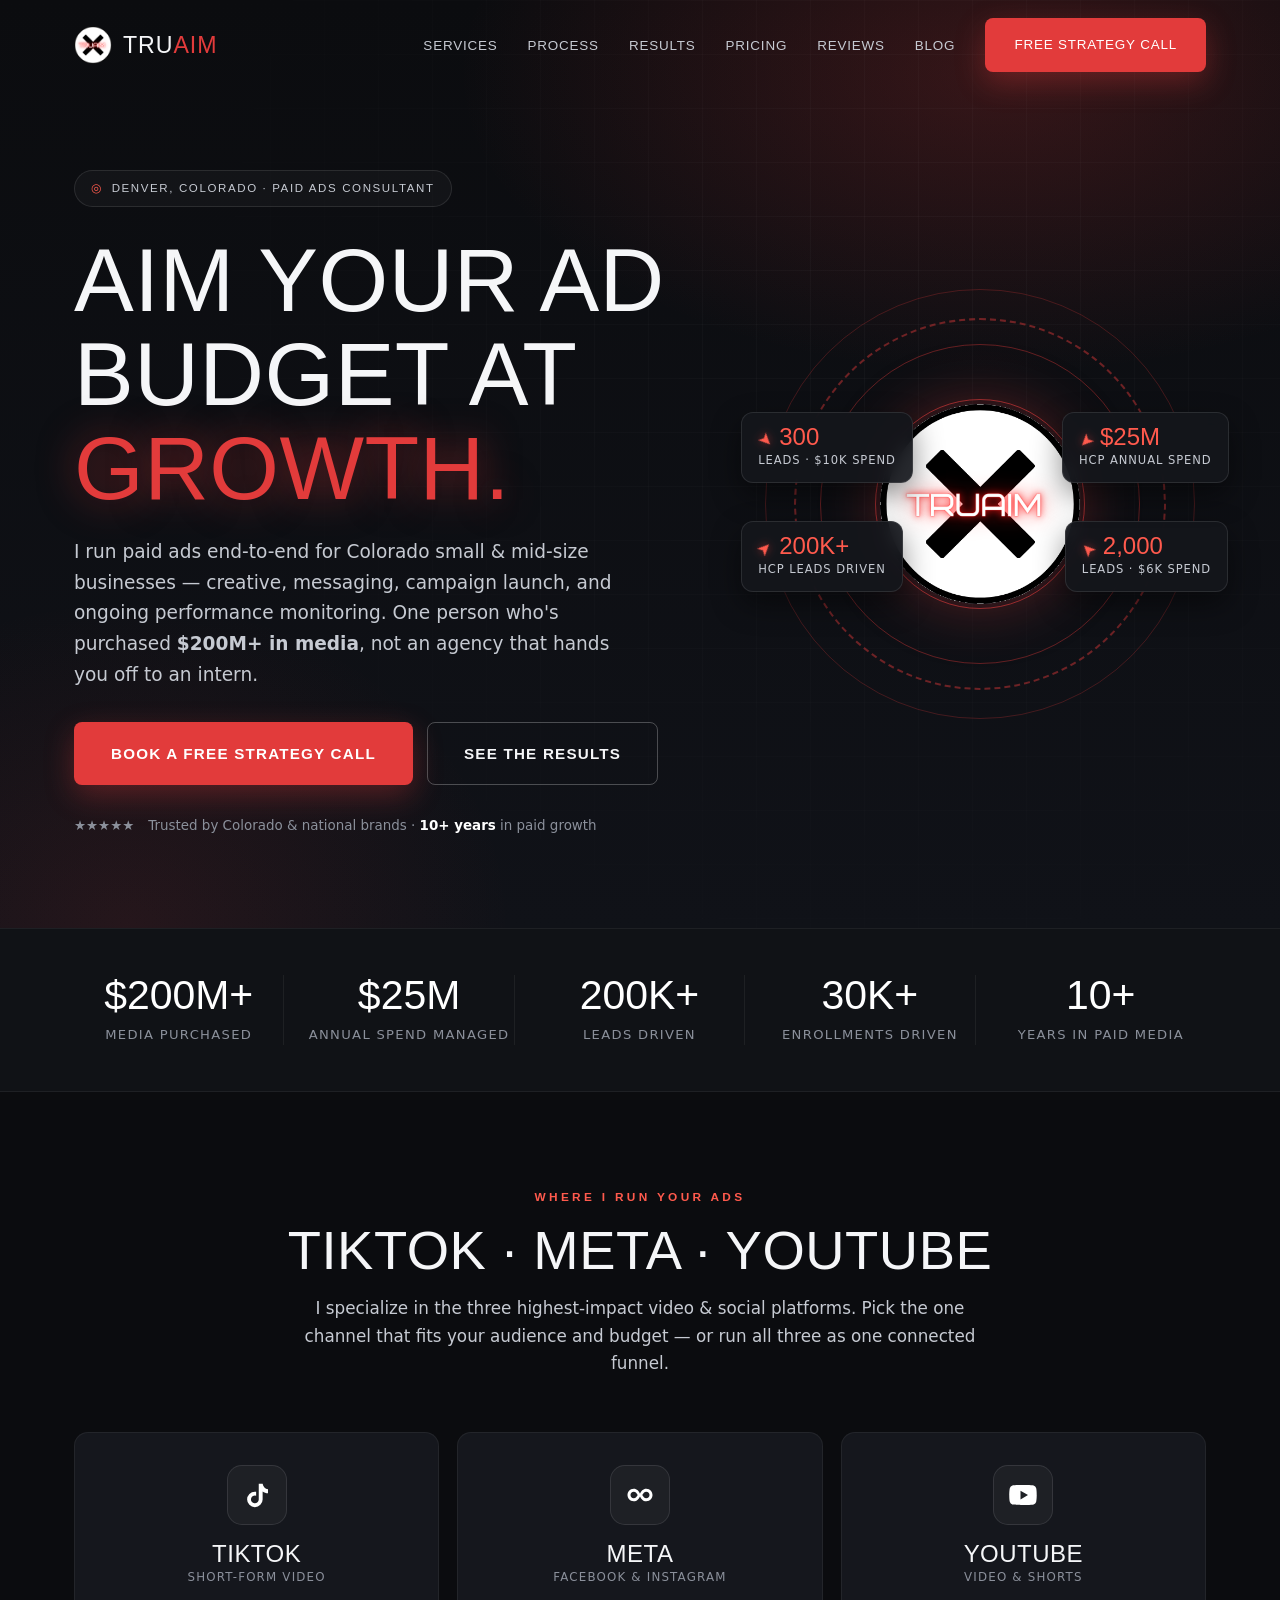
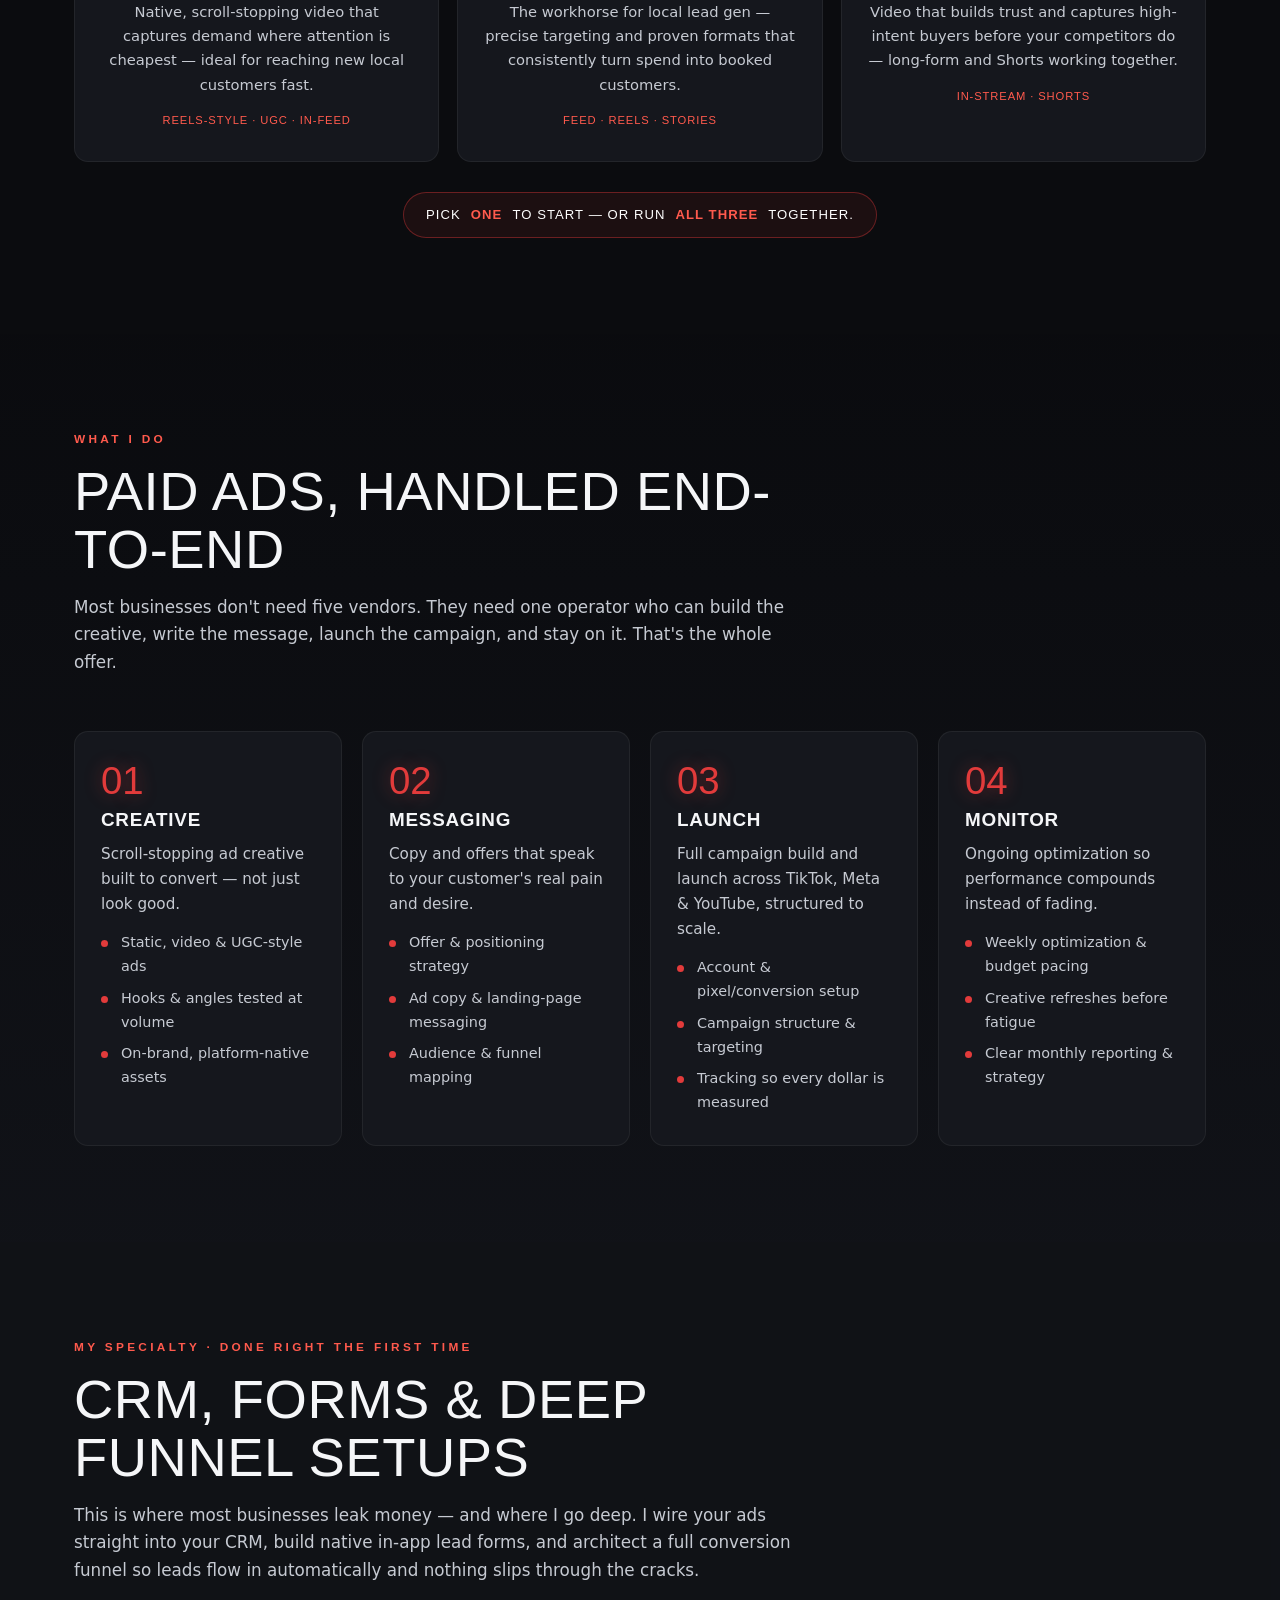
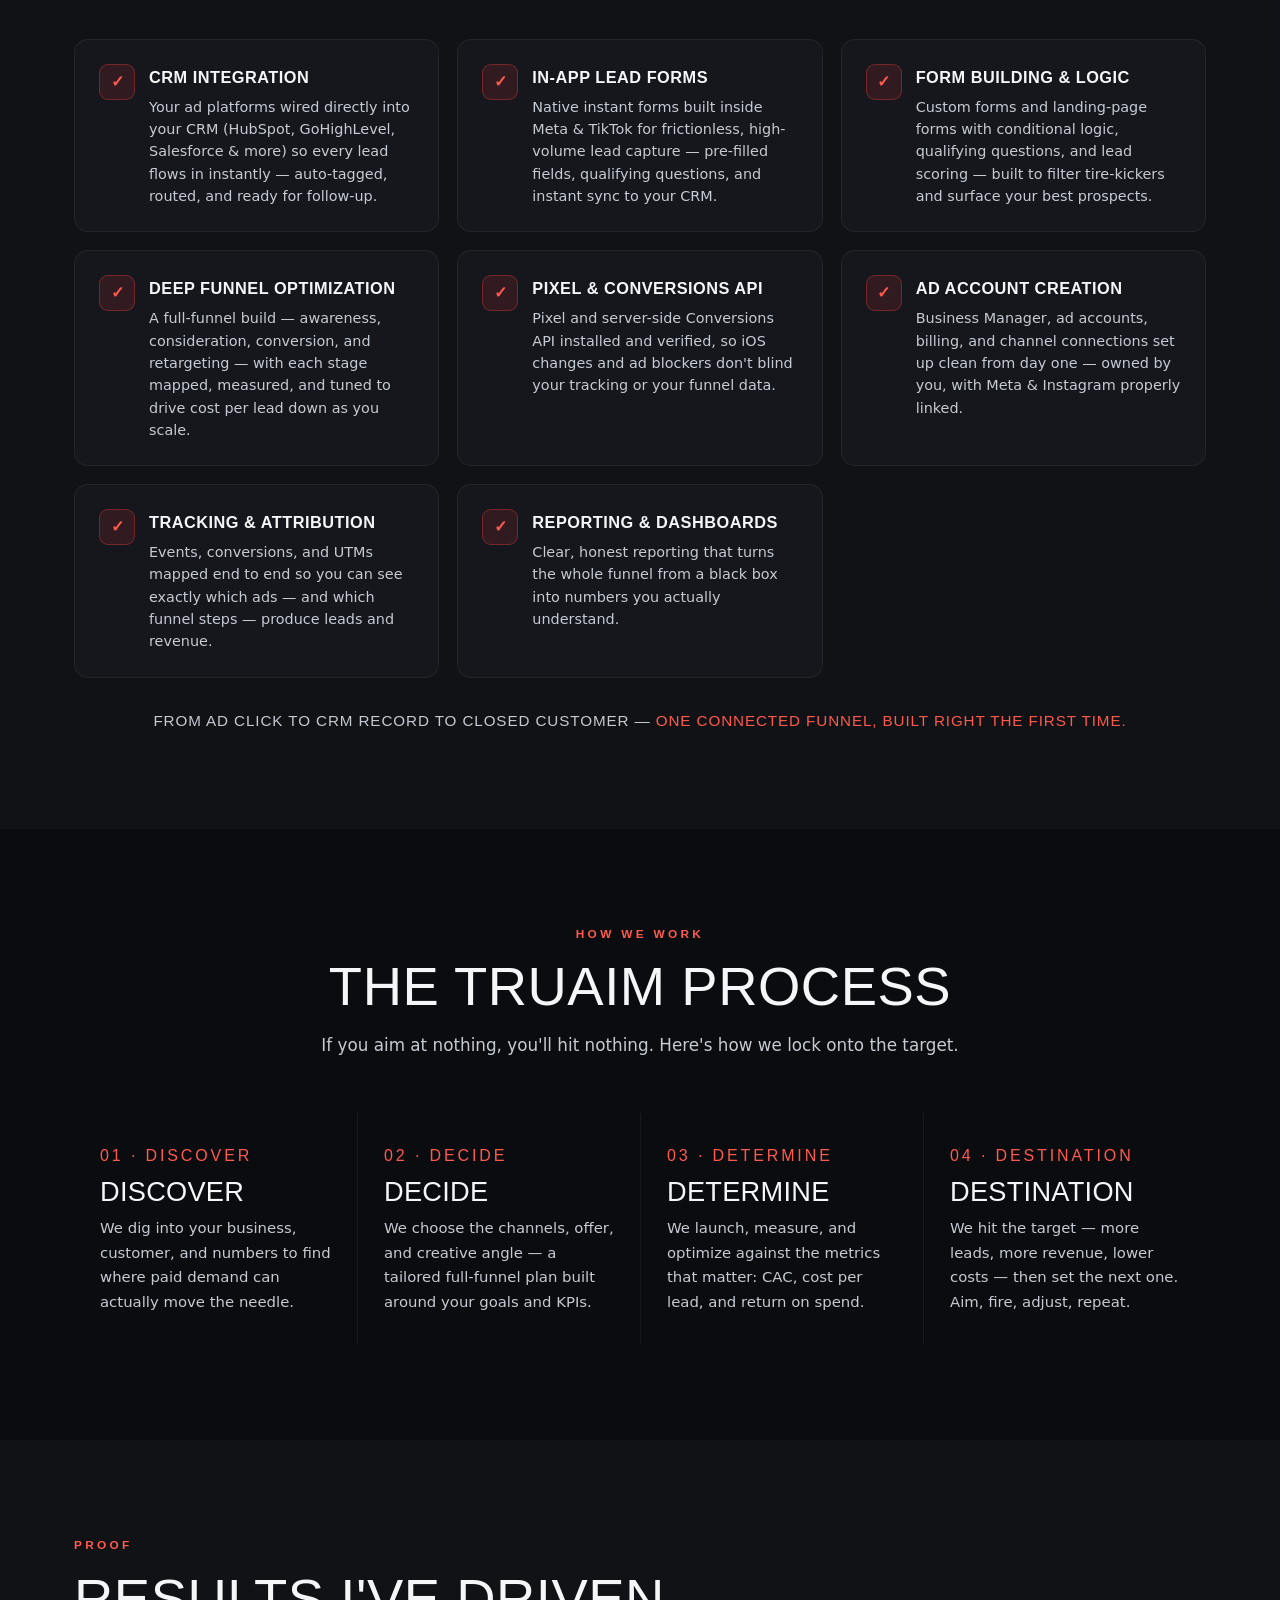
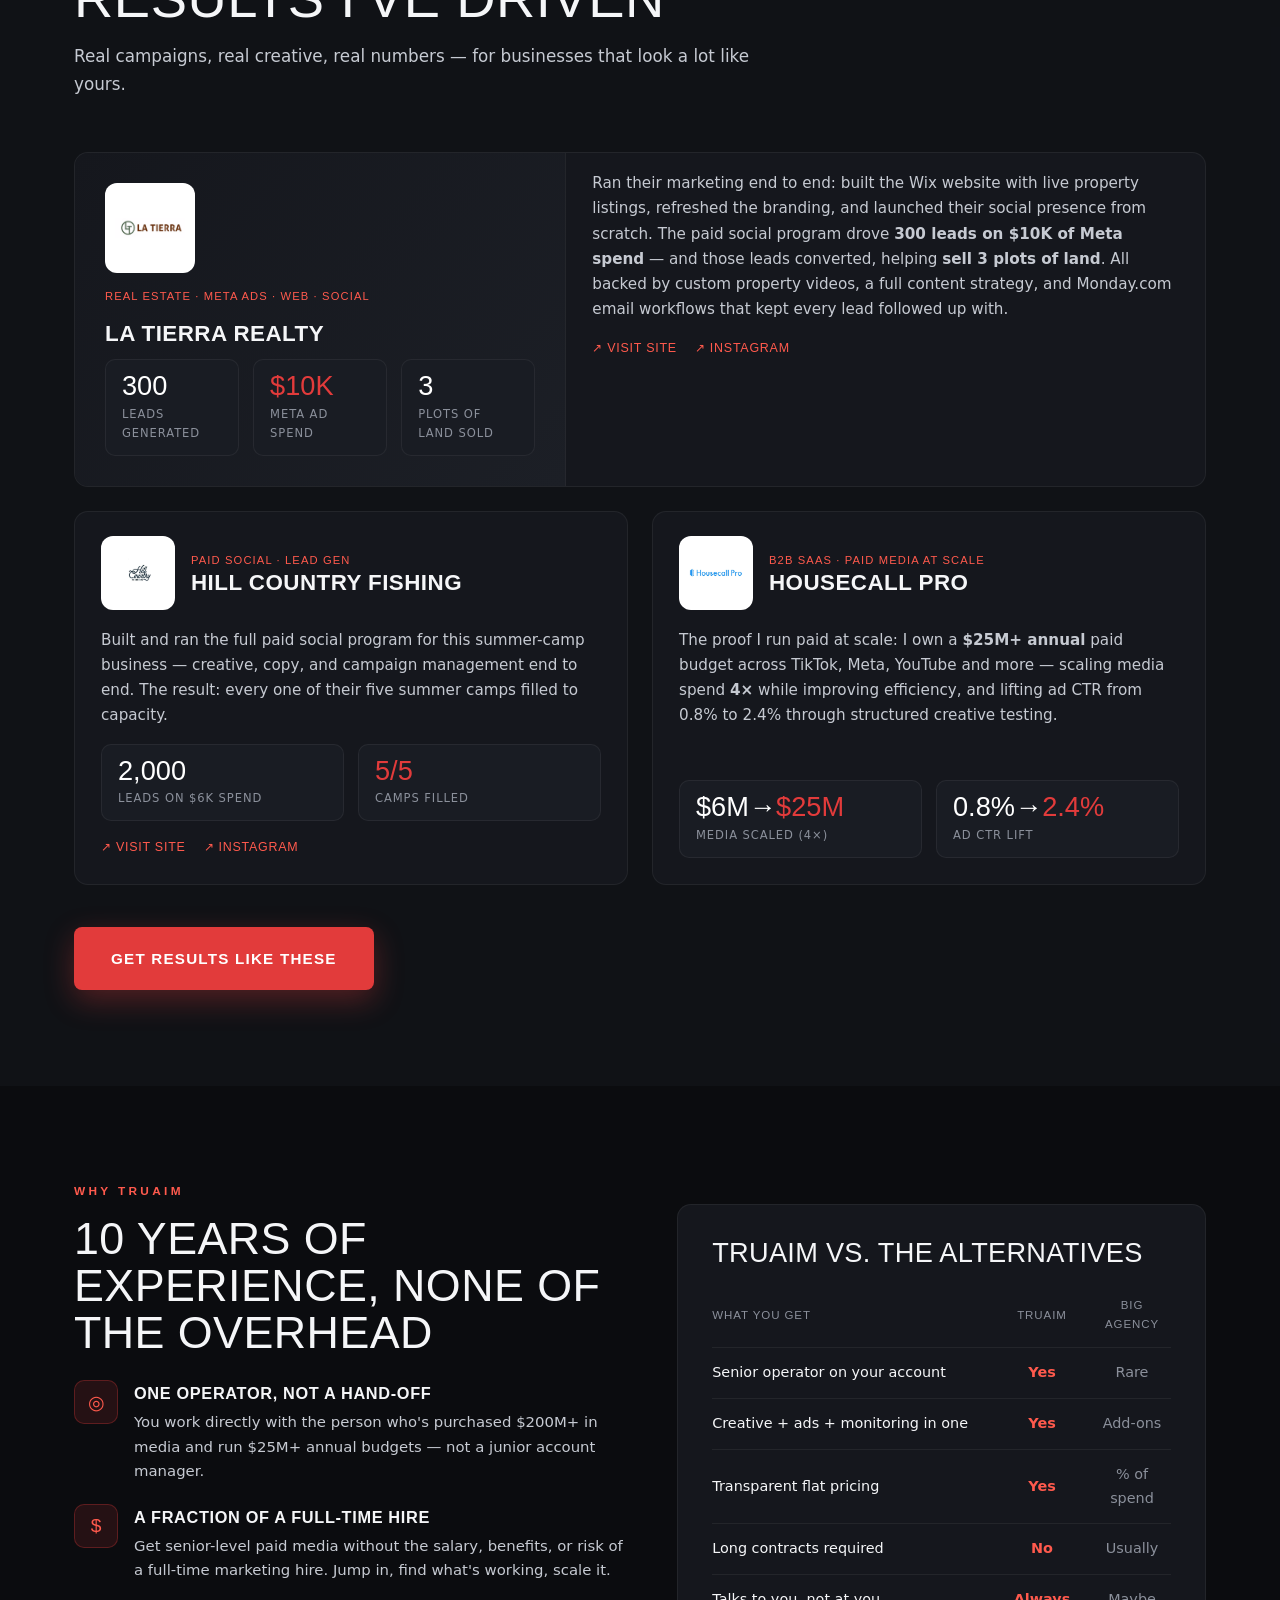
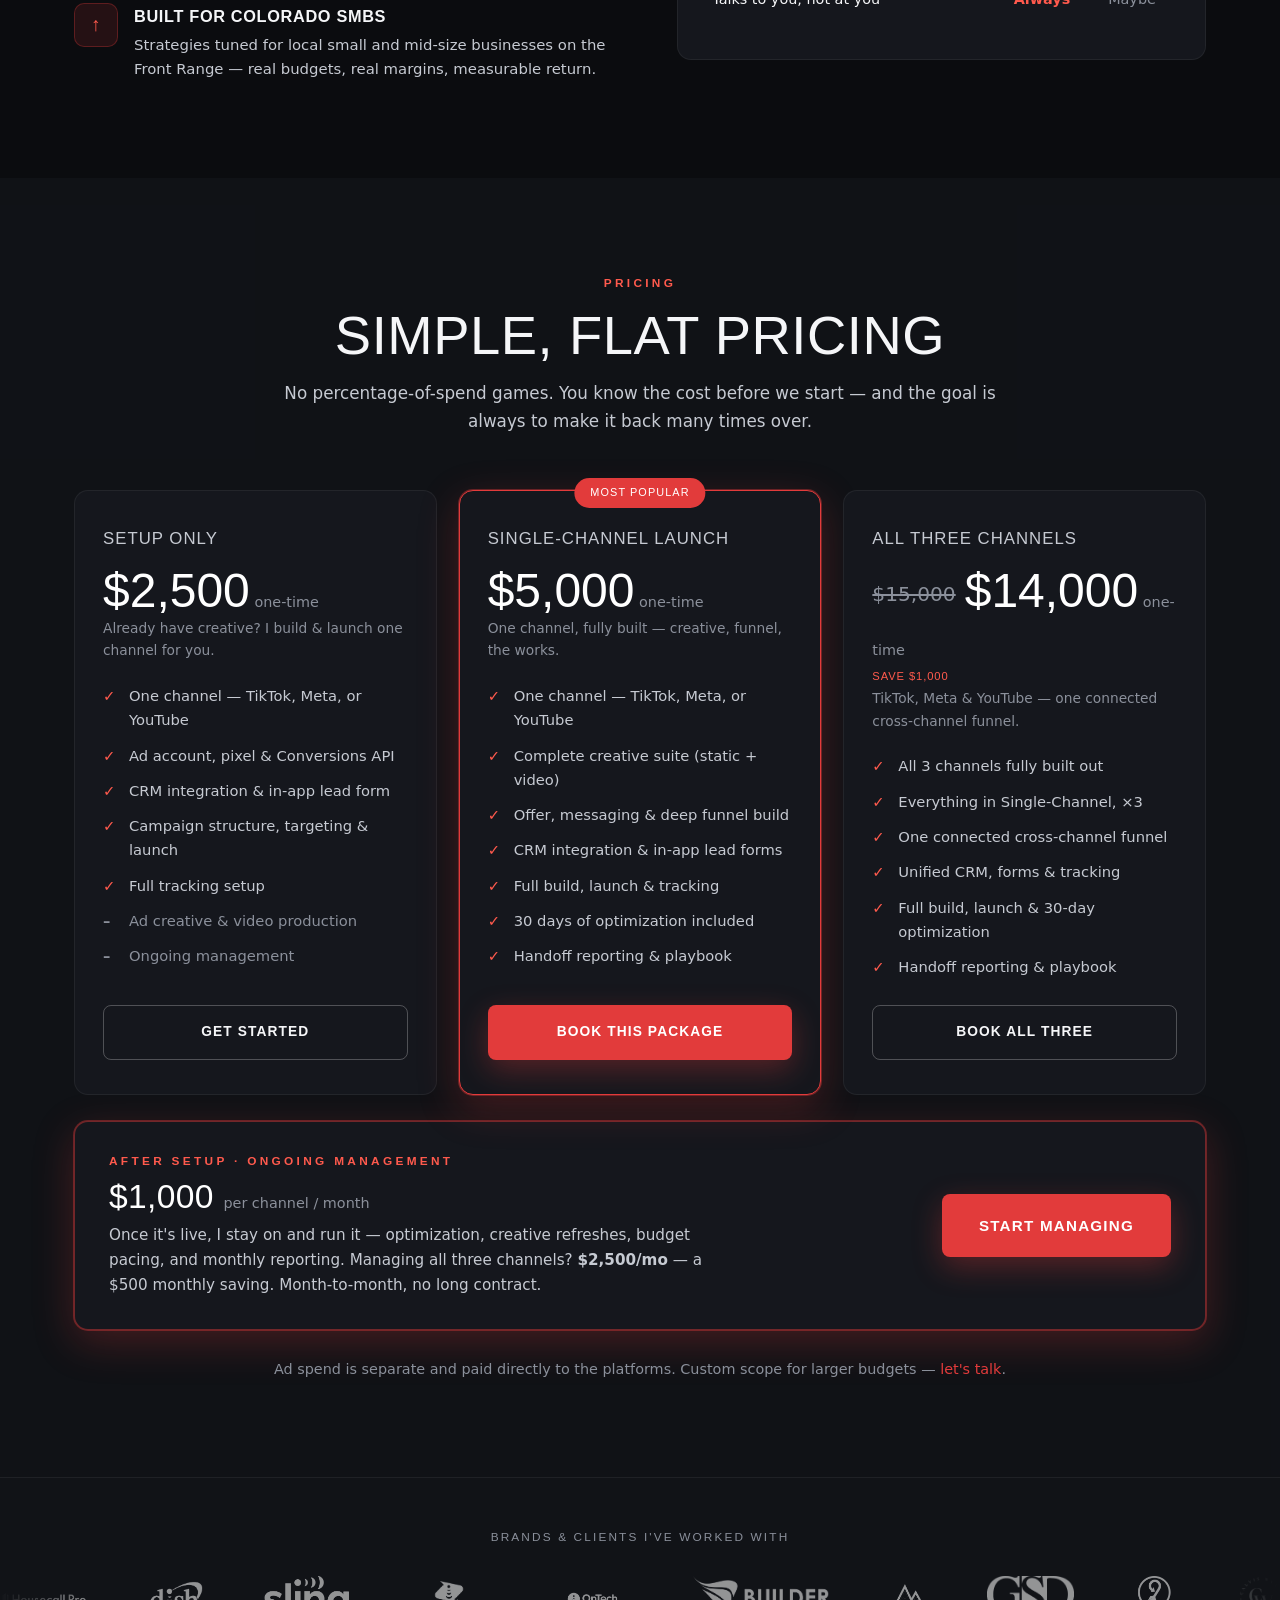
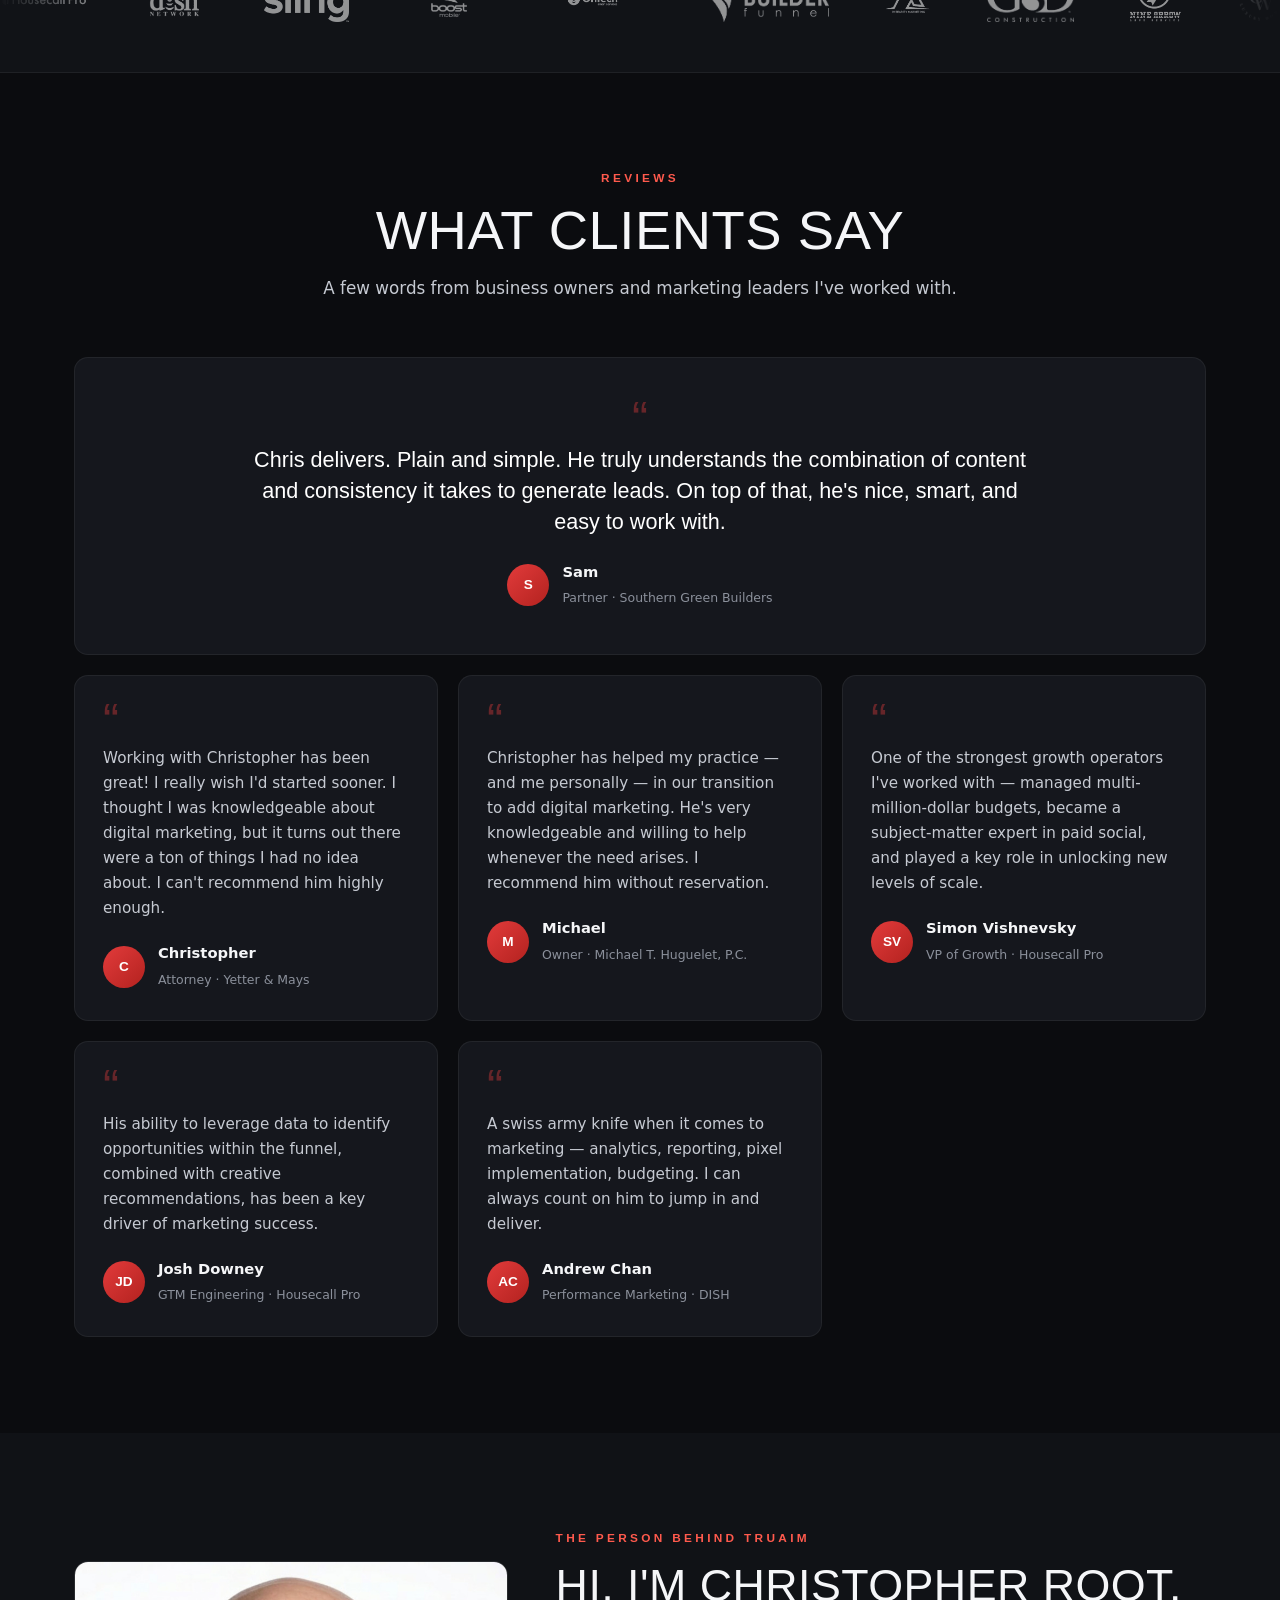
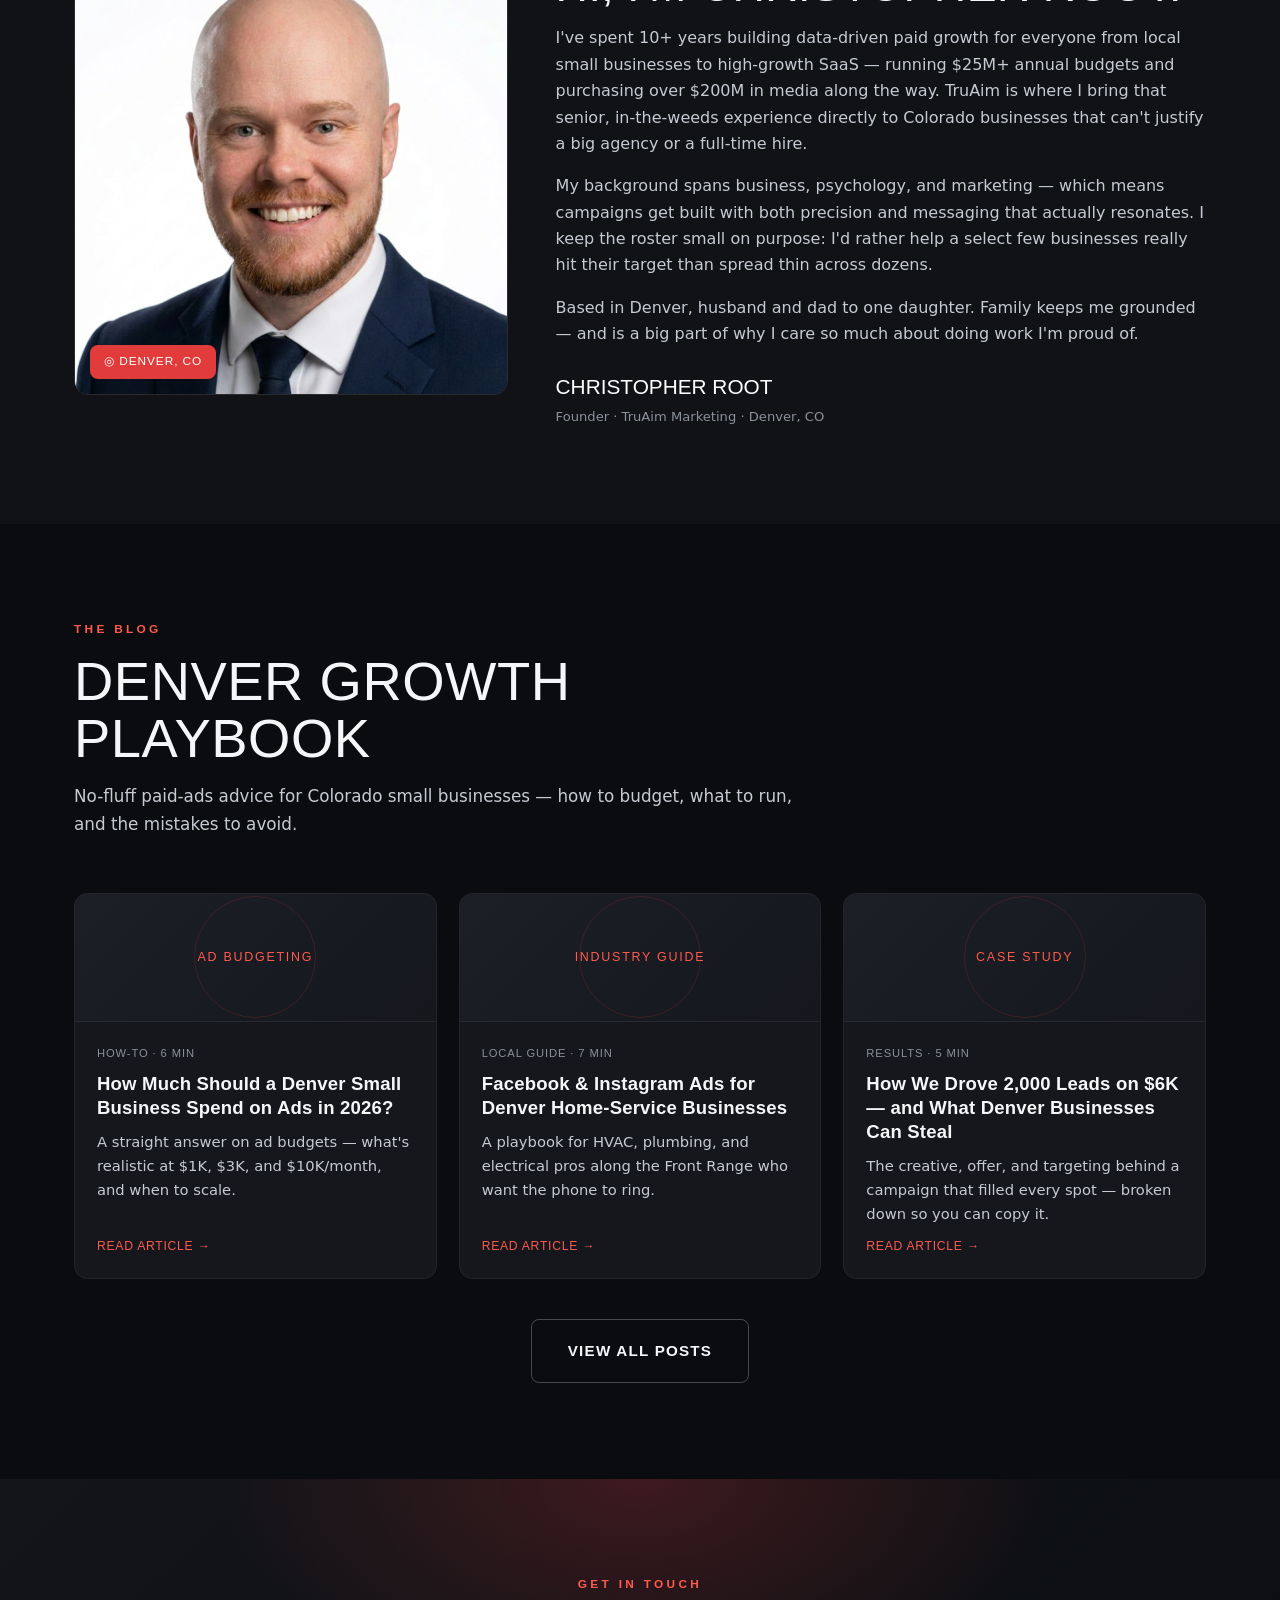
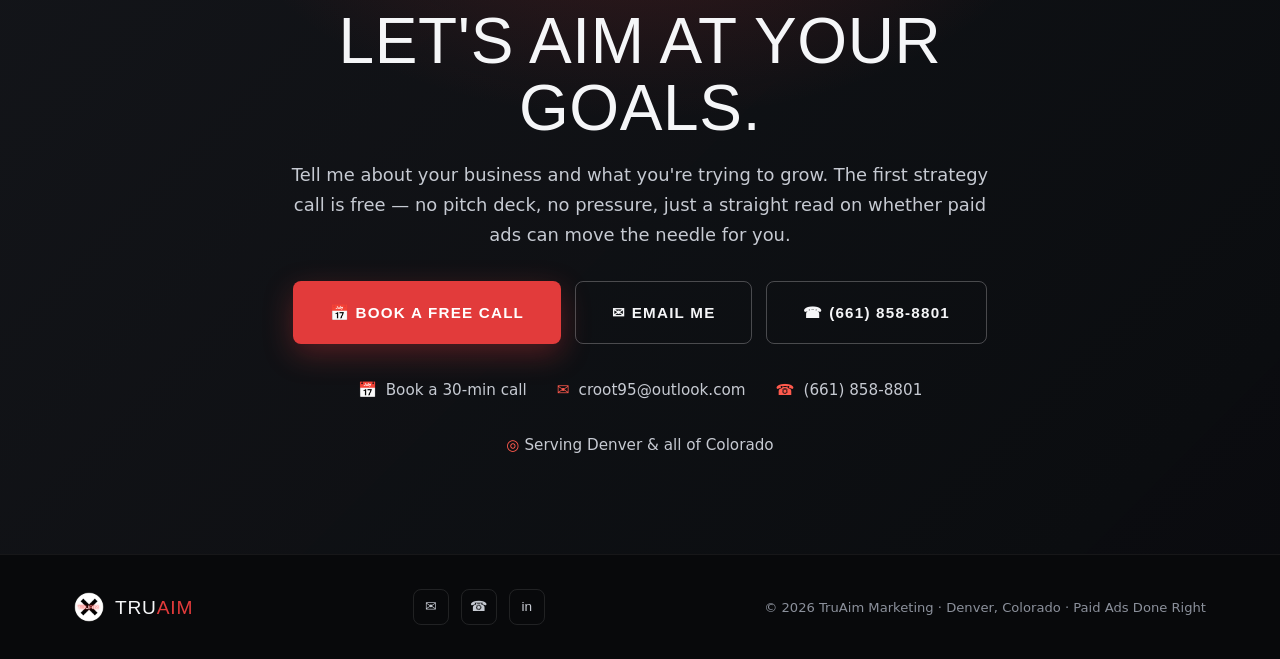
==== commit 3164bd82: "Add files via upload" ====
--- a/index.html
+++ b/index.html
@@ -1,6 +1,14 @@
 <!DOCTYPE html>
 <html lang="en">
 <head>
+<!-- Google tag (gtag.js) -->
+<script async src="https://www.googletagmanager.com/gtag/js?id=G-TVE4W539ET"></script>
+<script>
+  window.dataLayer = window.dataLayer || [];
+  function gtag(){dataLayer.push(arguments);}
+  gtag('js', new Date());
+  gtag('config', 'G-TVE4W539ET');
+</script>
 <meta charset="UTF-8">
 <meta name="viewport" content="width=device-width, initial-scale=1.0">
 
--- a/css/styles.css
+++ b/css/styles.css
@@ -0,0 +1,463 @@
+/* ===================================================================
+   TruAim Marketing — Denver paid ads consulting
+   Dark / charcoal + crimson, bold condensed uppercase
+   =================================================================== */
+:root{
+  --bg:#0b0c0f;
+  --bg-2:#121419;
+  --bg-3:#191c23;
+  --panel:#15171d;
+  --ink:#f5f6f8;
+  --soft:#c6cad2;
+  --muted:#8b909b;
+  --red:#e23b3b;
+  --red-2:#ff5a4d;
+  --red-dark:#b3221f;
+  --line:rgba(255,255,255,.10);
+  --line-2:rgba(255,255,255,.06);
+  --ff-display:'Anton',Impact,'Arial Narrow Bold',sans-serif;
+  --ff-head:'Oswald',sans-serif;
+  --ff-body:'Inter',system-ui,sans-serif;
+  --maxw:1180px;
+  --r:14px;
+  --glow:0 0 0 1px rgba(226,59,59,.4), 0 12px 40px rgba(226,59,59,.25);
+}
+*{box-sizing:border-box;margin:0;padding:0}
+html{scroll-behavior:smooth;scroll-padding-top:84px;background:#0b0c0f}
+body{
+  font-family:var(--ff-body);
+  background:transparent;
+  color:var(--ink);
+  line-height:1.65;
+  -webkit-font-smoothing:antialiased;
+  overflow-x:hidden;
+}
+.container{width:100%;max-width:var(--maxw);margin:0 auto;padding:0 24px}
+img{max-width:100%;display:block}
+a{color:inherit;text-decoration:none}
+
+/* ---------- type ---------- */
+h1,h2,h3{font-family:var(--ff-head);font-weight:700;line-height:1.05;letter-spacing:.01em}
+.display{font-family:var(--ff-display);font-weight:400;letter-spacing:.02em;text-transform:uppercase;line-height:.98}
+.eyebrow{
+  font-family:var(--ff-head);font-weight:600;text-transform:uppercase;
+  letter-spacing:.28em;font-size:.74rem;color:var(--red-2);margin-bottom:14px;
+}
+.eyebrow.dim{color:var(--muted)}
+.section{padding:96px 0}
+.section-head{max-width:720px;margin-bottom:54px}
+.section-head.center{margin-left:auto;margin-right:auto;text-align:center}
+.section-head h2{font-family:var(--ff-display);font-weight:400;text-transform:uppercase;font-size:clamp(2rem,5vw,3.4rem);letter-spacing:.01em}
+.section-head p{color:var(--soft);font-size:1.05rem;margin-top:16px}
+.accent{color:var(--red)}
+.tline{color:var(--red);}
+
+/* ---------- buttons ---------- */
+.btn{
+  display:inline-flex;align-items:center;gap:9px;
+  font-family:var(--ff-head);font-weight:600;text-transform:uppercase;letter-spacing:.08em;
+  font-size:.86rem;padding:15px 28px;border-radius:8px;cursor:pointer;border:1px solid transparent;
+  transition:transform .18s ease,box-shadow .25s ease,background .2s ease,color .2s ease;
+}
+.btn-primary{background:var(--red);color:#fff;box-shadow:0 10px 30px rgba(226,59,59,.32)}
+.btn-primary:hover{background:var(--red-2);transform:translateY(-2px);box-shadow:0 14px 38px rgba(226,59,59,.45)}
+.btn-ghost{background:transparent;color:var(--ink);border-color:rgba(255,255,255,.25)}
+.btn-ghost:hover{border-color:var(--red);color:var(--red-2);transform:translateY(-2px)}
+.btn-dark{background:#fff;color:#0b0c0f}
+.btn-dark:hover{transform:translateY(-2px)}
+.btn-lg{padding:18px 36px;font-size:.95rem}
+
+/* ---------- nav ---------- */
+.nav{position:fixed;top:0;left:0;right:0;z-index:100;transition:background .3s,box-shadow .3s,padding .3s;padding:18px 0}
+.nav.scrolled{background:rgba(11,12,15,.86);backdrop-filter:blur(12px);box-shadow:0 1px 0 var(--line);padding:12px 0}
+.nav-inner{display:flex;align-items:center;justify-content:space-between;gap:20px}
+.brand{display:flex;align-items:center;gap:11px;font-family:var(--ff-display);text-transform:uppercase;font-size:1.45rem;letter-spacing:.04em}
+.brand .logo{height:38px;width:38px;border-radius:50%;object-fit:cover}
+.brand b{font-weight:400}
+.brand .x{color:var(--red)}
+.nav-links{list-style:none;display:flex;align-items:center;gap:30px}
+.nav-links a{font-family:var(--ff-head);font-weight:500;text-transform:uppercase;letter-spacing:.06em;font-size:.84rem;color:var(--soft);transition:color .2s}
+.nav-links a:hover{color:#fff}
+.nav-links a.btn{color:#fff}
+.nav-links a.btn:hover{color:#fff}
+.nav-toggle{display:none;flex-direction:column;gap:5px;background:none;border:0;cursor:pointer;padding:6px}
+.nav-toggle span{width:26px;height:2px;background:#fff;transition:.3s}
+
+/* ---------- hero ---------- */
+.hero{position:relative;padding:170px 0 90px;overflow:hidden}
+.hero::before{
+  content:"";position:absolute;inset:0;z-index:0;
+  background:
+    radial-gradient(900px 500px at 78% 8%, rgba(226,59,59,.20), transparent 60%),
+    radial-gradient(700px 600px at 10% 100%, rgba(226,59,59,.10), transparent 55%),
+    linear-gradient(180deg,#0b0c0f 0%, #101218 100%);
+}
+.hero::after{
+  content:"";position:absolute;inset:0;z-index:0;opacity:.5;
+  background-image:linear-gradient(var(--line-2) 1px,transparent 1px),linear-gradient(90deg,var(--line-2) 1px,transparent 1px);
+  background-size:54px 54px;
+  -webkit-mask-image:radial-gradient(circle at 70% 30%,#000,transparent 72%);
+          mask-image:radial-gradient(circle at 70% 30%,#000,transparent 72%);
+}
+.hero-grid{position:relative;z-index:1;display:grid;grid-template-columns:1.25fr .9fr;gap:54px;align-items:center}
+.hero-badge{
+  display:inline-flex;align-items:center;gap:9px;font-family:var(--ff-head);font-weight:500;
+  text-transform:uppercase;letter-spacing:.14em;font-size:.72rem;color:var(--soft);
+  border:1px solid var(--line);border-radius:50px;padding:8px 16px;margin-bottom:26px;background:rgba(255,255,255,.03)
+}
+.hero-badge .pin{color:var(--red-2)}
+.hero h1{font-family:var(--ff-display);font-weight:400;text-transform:uppercase;font-size:clamp(2.9rem,7vw,5.6rem);letter-spacing:.005em}
+.hero h1 .accent{color:var(--red);text-shadow:0 0 38px rgba(226,59,59,.55)}
+.hero .lead{color:var(--soft);font-size:1.16rem;max-width:560px;margin:22px 0 32px}
+.hero-cta{display:flex;gap:14px;flex-wrap:wrap}
+.hero-sub{margin-top:30px;display:flex;align-items:center;gap:14px;color:var(--muted);font-size:.84rem}
+.hero-sub b{color:#fff}
+/* hero visual */
+.hero-visual{position:relative;display:flex;justify-content:center;align-items:center}
+.target-ring{position:absolute;border:1px solid rgba(226,59,59,.25);border-radius:50%}
+.tr1{width:430px;height:430px}
+.tr2{width:320px;height:320px;border-color:rgba(226,59,59,.4)}
+.tr3{width:210px;height:210px;border-color:rgba(226,59,59,.6)}
+.hero-logo{position:relative;width:200px;height:200px;border-radius:50%;object-fit:cover;box-shadow:0 0 60px rgba(226,59,59,.35);z-index:2}
+.hero-float{position:absolute;z-index:3;background:rgba(20,22,28,.92);border:1px solid var(--line);border-radius:12px;padding:12px 16px;backdrop-filter:blur(8px);box-shadow:0 12px 30px rgba(0,0,0,.45)}
+.hero-float .k{font-family:var(--ff-display);color:var(--red-2);font-size:1.5rem;line-height:1}
+.hero-float .v{font-size:.72rem;color:var(--soft);text-transform:uppercase;letter-spacing:.08em;margin-top:2px}
+.hf1{top:4%;left:-3%}
+.hf2{bottom:6%;right:-5%}
+.hf3{top:4%;right:-5%}
+.hf4{bottom:6%;left:-3%}
+
+/* ---------- trust stats bar ---------- */
+.trust{background:rgba(18,20,25,.88);border-top:1px solid var(--line-2);border-bottom:1px solid var(--line-2)}
+.trust-grid{display:grid;grid-template-columns:repeat(5,1fr);gap:20px;padding:46px 0}
+.tstat{text-align:center;border-right:1px solid var(--line-2)}
+.tstat:last-child{border-right:0}
+.tstat .num{font-family:var(--ff-display);font-size:clamp(1.7rem,3.2vw,2.6rem);color:#fff;line-height:1}
+.tstat .num .accent{color:var(--red)}
+.tstat .lbl{color:var(--muted);font-size:.82rem;text-transform:uppercase;letter-spacing:.1em;margin-top:8px}
+
+/* ---------- generic panels ---------- */
+.bg-2{background:rgba(18,20,25,.88)}
+.bg-grad{background:linear-gradient(180deg,rgba(11,12,15,.84),rgba(18,20,25,.86))}
+
+/* ---------- services ---------- */
+.svc-grid{display:grid;grid-template-columns:repeat(4,1fr);gap:20px}
+.svc{background:var(--panel);border:1px solid var(--line-2);border-radius:var(--r);padding:30px 26px;position:relative;transition:transform .25s,border-color .25s,box-shadow .25s}
+.svc:hover{transform:translateY(-6px);border-color:rgba(226,59,59,.5);box-shadow:0 18px 40px rgba(0,0,0,.4)}
+.svc .step{font-family:var(--ff-display);font-size:2.4rem;color:var(--red);line-height:1;text-shadow:0 0 18px rgba(226,59,59,.45)}
+.svc h3{font-size:1.18rem;text-transform:uppercase;letter-spacing:.04em;margin:10px 0 12px}
+.svc p{color:var(--soft);font-size:.95rem}
+.svc ul{list-style:none;margin-top:14px;display:flex;flex-direction:column;gap:8px}
+.svc li{position:relative;padding-left:20px;color:var(--soft);font-size:.9rem}
+.svc li::before{content:"";position:absolute;left:0;top:9px;width:7px;height:7px;background:var(--red);border-radius:50%}
+
+/* ---------- process (4 D's) ---------- */
+.proc-grid{display:grid;grid-template-columns:repeat(4,1fr);gap:0;counter-reset:d}
+.proc{padding:30px 26px;border-left:1px solid var(--line-2);position:relative}
+.proc:first-child{border-left:0}
+.proc .d{font-family:var(--ff-display);font-size:1rem;color:var(--red-2);letter-spacing:.18em;text-transform:uppercase;margin-bottom:8px}
+.proc h3{font-family:var(--ff-display);font-weight:400;text-transform:uppercase;font-size:1.7rem;margin-bottom:10px}
+.proc p{color:var(--soft);font-size:.93rem}
+
+/* ---------- results / case cards ---------- */
+.results-grid{display:grid;grid-template-columns:repeat(2,1fr);gap:24px}
+.rcard{background:var(--panel);border:1px solid var(--line-2);border-radius:var(--r);overflow:hidden;display:flex;flex-direction:column;transition:transform .25s,box-shadow .25s,border-color .25s}
+.rcard:hover{transform:translateY(-6px);border-color:rgba(226,59,59,.4);box-shadow:0 22px 46px rgba(0,0,0,.5)}
+.rcard .top{display:flex;align-items:center;gap:16px;padding:24px 26px 0}
+.rcard .logo-wrap{width:74px;height:74px;border-radius:12px;background:#fff;display:flex;align-items:center;justify-content:center;padding:10px;flex:none}
+.rcard .logo-wrap.dark{background:#0b1f4e}
+.rcard .logo-wrap img{max-height:100%;max-width:100%;object-fit:contain}
+.rcard .tag{font-family:var(--ff-head);text-transform:uppercase;letter-spacing:.1em;font-size:.7rem;color:var(--red-2)}
+.rcard h3{font-size:1.4rem;text-transform:uppercase;letter-spacing:.02em;margin-top:2px}
+.rcard .body{padding:18px 26px 26px;display:flex;flex-direction:column;gap:16px;flex:1}
+.rcard p{color:var(--soft);font-size:.95rem}
+.metrics{display:flex;gap:14px;flex-wrap:wrap;margin-top:auto}
+.metric{background:var(--bg-3);border:1px solid var(--line-2);border-radius:10px;padding:12px 16px;flex:1;min-width:120px}
+.metric .m{font-family:var(--ff-display);font-size:1.7rem;color:#fff;line-height:1}
+.metric .m .accent{color:var(--red)}
+.metric .l{font-size:.72rem;color:var(--muted);text-transform:uppercase;letter-spacing:.08em;margin-top:5px}
+.rcard .links{display:flex;gap:18px;flex-wrap:wrap}
+.rcard .links a{font-family:var(--ff-head);text-transform:uppercase;letter-spacing:.06em;font-size:.78rem;color:var(--red-2)}
+.rcard .links a:hover{color:#fff}
+.rcard.wide{grid-column:1/-1}
+.rcard.wide .inner{display:grid;grid-template-columns:1fr 1.3fr;gap:0}
+@media(max-width:760px){.rcard.wide .inner{grid-template-columns:1fr}}
+.rcard.wide .feat-side{background:linear-gradient(135deg,#15171d,#1c1f26);padding:30px;display:flex;flex-direction:column;justify-content:center;gap:14px;border-right:1px solid var(--line-2)}
+.feat-side .logo-wrap{width:90px;height:90px}
+
+/* ---------- why hire ---------- */
+.why-grid{display:grid;grid-template-columns:1.05fr 1fr;gap:48px;align-items:center}
+.why-list{list-style:none;display:flex;flex-direction:column;gap:20px;margin-top:8px}
+.why-list li{display:flex;gap:16px}
+.why-list .ic{flex:none;width:44px;height:44px;border-radius:10px;background:rgba(226,59,59,.12);border:1px solid rgba(226,59,59,.3);display:flex;align-items:center;justify-content:center;color:var(--red-2);font-family:var(--ff-display);font-size:1.2rem}
+.why-list h4{font-family:var(--ff-head);text-transform:uppercase;letter-spacing:.04em;font-size:1.02rem;margin-bottom:3px}
+.why-list p{color:var(--soft);font-size:.93rem}
+.why-card{background:var(--panel);border:1px solid var(--line-2);border-radius:var(--r);padding:34px}
+.why-card h3{font-family:var(--ff-display);font-weight:400;text-transform:uppercase;font-size:1.7rem;margin-bottom:16px}
+.compare{display:flex;flex-direction:column;gap:0}
+.compare .row{display:grid;grid-template-columns:1fr auto auto;gap:12px;padding:13px 0;border-bottom:1px solid var(--line-2);align-items:center;font-size:.9rem}
+.compare .row.head{color:var(--muted);text-transform:uppercase;letter-spacing:.08em;font-size:.72rem;font-family:var(--ff-head)}
+.compare .yes{color:var(--red-2);font-weight:700}
+.compare .no{color:var(--muted)}
+.compare .col{text-align:center;width:78px}
+
+/* ---------- pricing ---------- */
+.price-grid{display:grid;grid-template-columns:repeat(3,1fr);gap:22px;align-items:stretch}
+.price{background:var(--panel);border:1px solid var(--line-2);border-radius:var(--r);padding:34px 28px;display:flex;flex-direction:column;position:relative;transition:transform .25s,box-shadow .25s}
+.price.feat{border-color:var(--red);box-shadow:var(--glow);transform:scale(1.03)}
+.price.feat:hover{transform:scale(1.03) translateY(-4px)}
+.price:hover{transform:translateY(-4px)}
+.price .ribbon{position:absolute;top:-13px;left:50%;transform:translateX(-50%);background:var(--red);color:#fff;font-family:var(--ff-head);text-transform:uppercase;letter-spacing:.1em;font-size:.68rem;padding:6px 16px;border-radius:50px}
+.price .pname{font-family:var(--ff-head);text-transform:uppercase;letter-spacing:.06em;font-size:1.05rem;color:var(--soft)}
+.price .amt{font-family:var(--ff-display);font-size:3rem;color:#fff;line-height:1;margin:14px 0 2px}
+.price .amt .per{font-family:var(--ff-body);font-size:.9rem;color:var(--muted);letter-spacing:0;text-transform:none}
+.price .tag{font-size:.86rem;color:var(--muted);min-height:38px}
+.price ul{list-style:none;display:flex;flex-direction:column;gap:11px;margin:22px 0 26px;flex:1}
+.price li{position:relative;padding-left:26px;color:var(--soft);font-size:.92rem}
+.price li::before{content:"✓";position:absolute;left:0;top:0;color:var(--red-2);font-weight:700}
+.price li.off{color:var(--muted)}
+.price li.off::before{content:"–";color:var(--muted)}
+.price .btn{width:100%;justify-content:center}
+.price-note{text-align:center;color:var(--muted);font-size:.9rem;margin-top:28px}
+
+/* ---------- testimonials ---------- */
+.quote-grid{display:grid;grid-template-columns:repeat(3,1fr);gap:20px}
+.quote{background:var(--panel);border:1px solid var(--line-2);border-radius:var(--r);padding:28px;position:relative}
+.quote .mark{font-family:var(--ff-display);color:rgba(226,59,59,.4);font-size:3rem;line-height:.7;display:block;margin-bottom:8px}
+.quote p{color:var(--soft);font-size:.95rem}
+.quote .who{display:flex;align-items:center;gap:13px;margin-top:20px}
+.quote .avatar{width:42px;height:42px;border-radius:50%;background:linear-gradient(135deg,var(--red),var(--red-dark));display:flex;align-items:center;justify-content:center;font-family:var(--ff-head);font-weight:600;font-size:.85rem;color:#fff;flex:none}
+.quote .who strong{display:block;font-size:.92rem}
+.quote .who small{color:var(--muted);font-size:.78rem}
+.feat-quote{grid-column:1/-1;text-align:center;padding:44px}
+.feat-quote p{font-size:1.35rem;color:#fff;max-width:780px;margin:0 auto;font-family:var(--ff-head);font-weight:300;line-height:1.45}
+
+/* ---------- marquee ---------- */
+.logos-strip{padding:50px 0;background:rgba(18,20,25,.9);border-top:1px solid var(--line-2);border-bottom:1px solid var(--line-2);overflow:hidden}
+.logos-strip .lab{text-align:center;font-family:var(--ff-head);text-transform:uppercase;letter-spacing:.18em;font-size:.74rem;color:var(--muted);margin-bottom:28px}
+.marquee{overflow:hidden;-webkit-mask-image:linear-gradient(90deg,transparent,#000 8%,#000 92%,transparent);mask-image:linear-gradient(90deg,transparent,#000 8%,#000 92%,transparent)}
+.marquee-track{display:flex;align-items:center;gap:56px;width:max-content;animation:marquee 42s linear infinite}
+.marquee:hover .marquee-track{animation-play-state:paused}
+.brand-chip{flex:none;height:46px;display:flex;align-items:center}
+.brand-chip img{max-height:46px;width:auto;object-fit:contain;filter:grayscale(1) brightness(0) invert(1);opacity:.55;transition:opacity .2s}
+.brand-chip img:hover{opacity:1}
+@keyframes marquee{from{transform:translateX(0)}to{transform:translateX(-50%)}}
+
+/* ---------- about ---------- */
+.about-grid{display:grid;grid-template-columns:.8fr 1.2fr;gap:48px;align-items:center}
+.about-photo{position:relative}
+.about-photo img{border-radius:var(--r);width:100%;aspect-ratio:1/1;object-fit:cover;object-position:center 20%;border:1px solid var(--line)}
+.about-photo .pin{position:absolute;bottom:16px;left:16px;background:var(--red);color:#fff;font-family:var(--ff-head);text-transform:uppercase;letter-spacing:.08em;font-size:.74rem;padding:7px 14px;border-radius:8px}
+.about-body h2{font-family:var(--ff-display);font-weight:400;text-transform:uppercase;font-size:clamp(1.9rem,4vw,2.8rem)}
+.about-body p{color:var(--soft);margin-top:16px}
+.sig{margin-top:22px;font-family:var(--ff-display);text-transform:uppercase;color:#fff;font-size:1.3rem}
+.sig small{display:block;font-family:var(--ff-body);text-transform:none;color:var(--muted);font-size:.82rem;letter-spacing:0;margin-top:2px}
+
+/* ---------- CTA / contact ---------- */
+.cta{position:relative;overflow:hidden;background:linear-gradient(135deg,rgba(20,22,27,.9),rgba(11,12,15,.92))}
+.cta::before{content:"";position:absolute;inset:0;background:radial-gradient(700px 400px at 50% 0%,rgba(226,59,59,.22),transparent 60%)}
+.cta-inner{position:relative;z-index:1;text-align:center;max-width:760px;margin:0 auto}
+.cta h2{font-family:var(--ff-display);font-weight:400;text-transform:uppercase;font-size:clamp(2.2rem,6vw,4rem)}
+.cta p{color:var(--soft);font-size:1.12rem;margin:18px 0 32px}
+.cta-btns{display:flex;gap:14px;justify-content:center;flex-wrap:wrap}
+.contact-meta{display:flex;gap:30px;justify-content:center;flex-wrap:wrap;margin-top:34px;color:var(--soft);font-size:.95rem}
+.contact-meta a{display:inline-flex;align-items:center;gap:9px}
+.contact-meta a:hover{color:var(--red-2)}
+.contact-meta .ic{color:var(--red-2)}
+
+/* ---------- footer ---------- */
+.footer{background:#08090b;border-top:1px solid var(--line-2);padding:34px 0}
+.footer-inner{display:flex;align-items:center;justify-content:space-between;gap:18px;flex-wrap:wrap}
+.footer .brand{font-size:1.2rem}
+.footer small{color:var(--muted);font-size:.82rem}
+.footer-social{display:flex;gap:12px}
+.footer-social a{width:36px;height:36px;border-radius:8px;border:1px solid var(--line);display:flex;align-items:center;justify-content:center;color:var(--soft);font-family:var(--ff-head);font-size:.85rem;transition:.2s}
+.footer-social a:hover{border-color:var(--red);color:var(--red-2)}
+
+/* ---------- reveal ---------- */
+.reveal{opacity:0;transform:translateY(26px);transition:opacity .7s ease,transform .7s ease}
+.reveal.in{opacity:1;transform:none}
+
+/* ---------- responsive ---------- */
+@media(max-width:980px){
+  .hero-grid{grid-template-columns:1fr;gap:48px}
+  .hero-visual{order:-1;min-height:300px}
+  .svc-grid,.proc-grid{grid-template-columns:repeat(2,1fr)}
+  .proc{border-left:0;border-top:1px solid var(--line-2)}
+  .proc:first-child{border-top:0}
+  .quote-grid{grid-template-columns:repeat(2,1fr)}
+  .why-grid{grid-template-columns:1fr;gap:34px}
+  .price.feat{transform:none}
+  .price.feat:hover{transform:translateY(-4px)}
+}
+@media(max-width:760px){
+  .nav-links{
+    position:fixed;top:0;right:-100%;height:100vh;width:74%;max-width:320px;
+    background:#0b0c0f;flex-direction:column;align-items:flex-start;justify-content:center;
+    padding:40px;gap:22px;transition:right .3s ease;box-shadow:-20px 0 50px rgba(0,0,0,.6);border-left:1px solid var(--line)
+  }
+  .nav-links.open{right:0}
+  .nav-toggle{display:flex;z-index:101}
+  .trust-grid{grid-template-columns:repeat(2,1fr);gap:30px 16px}
+  .tstat:nth-child(2){border-right:0}
+  .results-grid,.price-grid,.quote-grid,.about-grid{grid-template-columns:1fr}
+  .section{padding:70px 0}
+  .feat-quote p{font-size:1.1rem}
+  .hf3,.hf4{display:none}
+}
+@media(max-width:460px){
+  .svc-grid,.proc-grid{grid-template-columns:1fr}
+  .trust-grid{grid-template-columns:1fr;gap:24px}
+  .tstat{border-right:0;border-bottom:1px solid var(--line-2);padding-bottom:18px}
+  .tstat:last-child{border-bottom:0}
+  .hero-cta .btn,.cta-btns .btn{width:100%;justify-content:center}
+}
+
+/* ===================================================================
+   BLOG — index + article
+   =================================================================== */
+.page-hero{position:relative;padding:150px 0 60px;overflow:hidden;border-bottom:1px solid var(--line-2)}
+.page-hero::before{content:"";position:absolute;inset:0;background:radial-gradient(700px 360px at 72% 0%,rgba(226,59,59,.18),transparent 60%),linear-gradient(180deg,#0b0c0f,#101218)}
+.page-hero .container{position:relative;z-index:1}
+.page-hero h1{font-family:var(--ff-display);font-weight:400;text-transform:uppercase;font-size:clamp(2.4rem,6vw,4rem)}
+.page-hero p{color:var(--soft);font-size:1.1rem;max-width:640px;margin-top:14px}
+
+.posts-grid{display:grid;grid-template-columns:repeat(3,1fr);gap:22px}
+.post-card{background:var(--panel);border:1px solid var(--line-2);border-radius:var(--r);overflow:hidden;display:flex;flex-direction:column;transition:transform .25s,border-color .25s,box-shadow .25s}
+.post-card:hover{transform:translateY(-6px);border-color:rgba(226,59,59,.4);box-shadow:0 18px 40px rgba(0,0,0,.45)}
+.post-card .ph{height:128px;background:linear-gradient(135deg,#1c1f26,#15171d);display:flex;align-items:center;justify-content:center;border-bottom:1px solid var(--line-2);position:relative}
+.post-card .ph::after{content:"";position:absolute;width:120px;height:120px;border:1px solid rgba(226,59,59,.18);border-radius:50%}
+.post-card .ph span{font-family:var(--ff-head);text-transform:uppercase;letter-spacing:.14em;font-size:.78rem;color:var(--red-2);position:relative;z-index:1}
+.post-card .pbody{padding:22px;display:flex;flex-direction:column;gap:10px;flex:1}
+.post-card .meta{font-family:var(--ff-head);text-transform:uppercase;letter-spacing:.08em;font-size:.7rem;color:var(--muted)}
+.post-card h3{font-size:1.16rem;line-height:1.28;font-family:var(--ff-head);font-weight:600}
+.post-card p{color:var(--soft);font-size:.92rem;flex:1}
+.post-card .read{font-family:var(--ff-head);text-transform:uppercase;letter-spacing:.06em;font-size:.76rem;color:var(--red-2)}
+.post-card .read:hover{color:#fff}
+
+.article-hero{padding:150px 0 42px;border-bottom:1px solid var(--line-2);background:linear-gradient(180deg,#0b0c0f,#101218)}
+.article-hero h1{font-family:var(--ff-head);font-weight:600;text-transform:none;font-size:clamp(1.9rem,4.5vw,3rem);max-width:860px;line-height:1.12}
+.article-hero .pmeta{color:var(--muted);font-size:.9rem;margin-top:16px}
+.article-body{max-width:760px;margin:0 auto;padding:52px 24px 70px}
+.article-body .back-link{font-family:var(--ff-head);text-transform:uppercase;letter-spacing:.06em;font-size:.78rem;color:var(--red-2);display:inline-block;margin-bottom:30px}
+.article-body .back-link:hover{color:#fff}
+.article-body p{color:var(--soft);font-size:1.05rem;margin-bottom:20px}
+.article-body h2{font-family:var(--ff-head);font-weight:600;text-transform:none;font-size:1.5rem;color:#fff;margin:38px 0 14px}
+.article-body ul{margin:0 0 20px;padding-left:0;list-style:none;display:flex;flex-direction:column;gap:10px}
+.article-body li{position:relative;padding-left:24px;color:var(--soft);font-size:1.02rem}
+.article-body li::before{content:"";position:absolute;left:0;top:10px;width:7px;height:7px;background:var(--red);border-radius:50%}
+.article-body blockquote{border-left:3px solid var(--red);padding:4px 0 4px 22px;margin:26px 0;color:#fff;font-family:var(--ff-head);font-weight:300;font-size:1.28rem;line-height:1.4}
+.article-body strong{color:#fff}
+.post-cta{background:var(--panel);border:1px solid var(--line-2);border-radius:var(--r);padding:32px;margin-top:44px;text-align:center}
+.post-cta h3{font-family:var(--ff-display);font-weight:400;text-transform:uppercase;font-size:1.7rem;margin-bottom:8px}
+.post-cta p{color:var(--soft);margin-bottom:18px}
+
+@media(max-width:980px){.posts-grid{grid-template-columns:repeat(2,1fr)}}
+@media(max-width:760px){.posts-grid{grid-template-columns:1fr}}
+
+/* ---------- account buildout ---------- */
+.build-grid{display:grid;grid-template-columns:repeat(3,1fr);gap:18px}
+.build-item{background:var(--panel);border:1px solid var(--line-2);border-radius:var(--r);padding:24px;display:flex;gap:14px;transition:transform .25s,border-color .25s,box-shadow .25s}
+.build-item:hover{transform:translateY(-4px);border-color:rgba(226,59,59,.45);box-shadow:0 16px 36px rgba(0,0,0,.4)}
+.build-item .chk{flex:none;width:36px;height:36px;border-radius:9px;background:rgba(226,59,59,.14);border:1px solid rgba(226,59,59,.4);display:flex;align-items:center;justify-content:center;color:var(--red-2);font-weight:700;font-family:var(--ff-head)}
+.build-item h4{font-family:var(--ff-head);font-weight:600;text-transform:uppercase;letter-spacing:.03em;font-size:1.02rem;margin-bottom:5px}
+.build-item p{color:var(--soft);font-size:.9rem;line-height:1.55}
+.build-note{text-align:center;margin-top:30px;color:var(--soft);font-family:var(--ff-head);text-transform:uppercase;letter-spacing:.06em;font-size:.95rem}
+.build-note .accent{color:var(--red-2)}
+@media(max-width:920px){.build-grid{grid-template-columns:repeat(2,1fr)}}
+@media(max-width:600px){.build-grid{grid-template-columns:1fr}}
+
+/* ---------- channels ---------- */
+.channels-grid{display:grid;grid-template-columns:repeat(3,1fr);gap:18px}
+.channel{position:relative;background:var(--panel);border:1px solid var(--line-2);border-radius:var(--r);padding:32px 26px;text-align:center;transition:transform .25s,border-color .25s,box-shadow .25s}
+.channel:hover{transform:translateY(-6px);border-color:rgba(226,59,59,.5);box-shadow:0 18px 40px rgba(0,0,0,.45)}
+.channel .ic{width:60px;height:60px;margin:0 auto 16px;border-radius:15px;display:flex;align-items:center;justify-content:center;background:rgba(255,255,255,.04);border:1px solid var(--line)}
+.channel:hover .ic{border-color:rgba(226,59,59,.5);background:rgba(226,59,59,.1)}
+.channel .ic svg{width:30px;height:30px;fill:#fff}
+.channel h3{font-family:var(--ff-display);font-weight:400;text-transform:uppercase;font-size:1.5rem;letter-spacing:.02em}
+.channel .sub{color:var(--muted);font-size:.74rem;text-transform:uppercase;letter-spacing:.1em;margin-top:2px}
+.channel p{color:var(--soft);font-size:.92rem;margin-top:12px}
+.channel .fmt{margin-top:14px;font-family:var(--ff-head);text-transform:uppercase;letter-spacing:.08em;font-size:.7rem;color:var(--red-2)}
+.channels-note{display:flex;justify-content:center;margin-top:30px}
+.channels-note span{display:inline-flex;align-items:center;gap:10px;border:1px solid rgba(226,59,59,.4);background:rgba(226,59,59,.08);border-radius:50px;padding:11px 22px;font-family:var(--ff-head);text-transform:uppercase;letter-spacing:.08em;font-size:.82rem;color:#fff}
+.channels-note b{color:var(--red-2)}
+@media(max-width:760px){.channels-grid{grid-template-columns:1fr}}
+
+/* ---------- hero target animation ---------- */
+.hero-visual{perspective:800px}
+.tr1{animation:pulseRing 4.5s ease-in-out infinite}
+.tr2{animation:pulseRing 4.5s ease-in-out infinite .6s}
+.tr3{animation:pulseRing 4.5s ease-in-out infinite 1.2s}
+/* rotating dashed ring */
+.tr-dash{width:372px;height:372px;border:2px dashed rgba(226,59,59,.45);border-radius:50%;animation:spin 24s linear infinite}
+.hero-logo{animation:bob 6s ease-in-out infinite}
+
+/* floating stat cards drift around the target */
+.hf1{animation:floatA 5.5s ease-in-out infinite}
+.hf2{animation:floatB 6.5s ease-in-out infinite .4s}
+.hf3{animation:floatB 6s ease-in-out infinite .8s}
+.hf4{animation:floatA 7s ease-in-out infinite 1.1s}
+
+/* arrow darts on each card, pointed at the bullseye */
+.hero-float .dart{display:inline-block;color:var(--red-2);font-size:.7em;margin-right:7px;transform-origin:center;filter:drop-shadow(0 0 4px rgba(226,59,59,.6))}
+.hf1 .dart{transform:rotate(45deg)}
+.hf2 .dart{transform:rotate(225deg)}
+.hf3 .dart{transform:rotate(135deg)}
+.hf4 .dart{transform:rotate(315deg)}
+
+/* arrows that streak into the target */
+.shot{position:absolute;top:50%;left:50%;width:74px;height:2px;margin:-1px 0 0 -37px;border-radius:2px;
+  background:linear-gradient(90deg,transparent,var(--red-2));z-index:1;opacity:0;transform-origin:center;
+  animation:shotFly 3.9s cubic-bezier(.4,0,.2,1) infinite}
+.shot::after{content:"";position:absolute;right:-2px;top:-3px;width:0;height:0;
+  border-left:9px solid var(--red-2);border-top:4px solid transparent;border-bottom:4px solid transparent;
+  filter:drop-shadow(0 0 5px rgba(226,59,59,.7))}
+.s1{--fx:-160px;--fy:-150px;--fr:45deg;animation-delay:0s}
+.s2{--fx:175px;--fy:-55px;--fr:198deg;animation-delay:1.3s}
+.s3{--fx:-150px;--fy:155px;--fr:-45deg;animation-delay:2.6s}
+
+@keyframes pulseRing{0%,100%{opacity:.55}50%{opacity:1}}
+@keyframes spin{to{transform:rotate(360deg)}}
+@keyframes bob{0%,100%{transform:translateY(0)}50%{transform:translateY(-10px)}}
+@keyframes floatA{0%,100%{transform:translateY(0)}50%{transform:translateY(-13px)}}
+@keyframes floatB{0%,100%{transform:translate(0,0)}50%{transform:translate(9px,12px)}}
+@keyframes shotFly{
+  0%{opacity:0;transform:translate(var(--fx),var(--fy)) rotate(var(--fr)) scaleX(.4)}
+  14%{opacity:1}
+  52%{opacity:1;transform:translate(0,0) rotate(var(--fr)) scaleX(1)}
+  66%{opacity:0;transform:translate(0,0) rotate(var(--fr)) scaleX(1)}
+  100%{opacity:0}
+}
+@media(prefers-reduced-motion:reduce){
+  .tr1,.tr2,.tr3,.tr-dash,.hero-logo,.hf1,.hf2,.hf3,.hf4,.shot{animation:none}
+  .shot{display:none}
+}
+
+/* ---------- pricing: strike + management band ---------- */
+.price .amt .was{display:inline-block;font-family:var(--ff-body);font-weight:500;text-decoration:line-through;color:var(--muted);font-size:.42em;letter-spacing:0;margin-right:9px;vertical-align:middle}
+.price-save{display:inline-block;margin:2px 0 2px;font-family:var(--ff-head);text-transform:uppercase;letter-spacing:.08em;font-size:.7rem;color:var(--red-2)}
+.price-mgmt{margin-top:26px;background:var(--panel);border:1px solid rgba(226,59,59,.45);border-radius:var(--r);padding:30px 34px;display:flex;align-items:center;justify-content:space-between;gap:26px;flex-wrap:wrap;box-shadow:var(--glow)}
+.price-mgmt .eyebrow{margin-bottom:8px}
+.price-mgmt h3{font-family:var(--ff-display);font-weight:400;text-transform:uppercase;font-size:2.1rem;line-height:1;color:#fff}
+.price-mgmt h3 span{font-family:var(--ff-body);font-size:.9rem;color:var(--muted);text-transform:none;letter-spacing:0;font-weight:400}
+.price-mgmt p{color:var(--soft);font-size:.95rem;margin-top:10px;max-width:600px}
+.price-mgmt .btn{flex:none}
+@media(max-width:600px){.price-mgmt{flex-direction:column;align-items:flex-start}.price-mgmt .btn{width:100%;justify-content:center}}
+
+/* ---------- scroll-to-target background ---------- */
+#scrollfx{position:fixed;inset:0;z-index:-1;overflow:hidden;pointer-events:none;
+  background:radial-gradient(900px 700px at 50% 38%,rgba(226,59,59,.06),transparent 60%),linear-gradient(180deg,#0b0c0f,#0e1016 55%,#0b0c0f)}
+.fx-grid{position:absolute;inset:0;opacity:.5;
+  background-image:linear-gradient(rgba(255,255,255,.025) 1px,transparent 1px),linear-gradient(90deg,rgba(255,255,255,.025) 1px,transparent 1px);
+  background-size:60px 60px;-webkit-mask-image:radial-gradient(circle at 50% 40%,#000,transparent 75%);mask-image:radial-gradient(circle at 50% 40%,#000,transparent 75%)}
+.fx-target{position:absolute;left:50%;top:40%}
+.fx-target span{position:absolute;left:0;top:0;border:1px solid rgba(226,59,59,.20);border-radius:50%;transform:translate(-50%,-50%);animation:pulseRing 5s ease-in-out infinite}
+.fx-target span:nth-child(1){width:80px;height:80px}
+.fx-target span:nth-child(2){width:170px;height:170px;animation-delay:.6s;border-color:rgba(226,59,59,.14)}
+.fx-target span:nth-child(3){width:300px;height:300px;animation-delay:1.2s;border-color:rgba(226,59,59,.09)}
+.fx-target .bull{width:14px;height:14px;background:var(--red);border-radius:50%;box-shadow:0 0 18px rgba(226,59,59,.8);border:0}
+.fx-arrow{position:absolute;left:0;top:0;width:48px;height:2px;border-radius:2px;opacity:0;will-change:transform,opacity;
+  background:linear-gradient(90deg,transparent,rgba(226,59,59,.6));transform-origin:left center}
+.fx-arrow::after{content:"";position:absolute;right:-1px;top:-2.5px;width:0;height:0;
+  border-left:7px solid rgba(226,59,59,.65);border-top:3px solid transparent;border-bottom:3px solid transparent}
+@media(prefers-reduced-motion:reduce){.fx-arrow{display:none}.fx-target span{animation:none}}
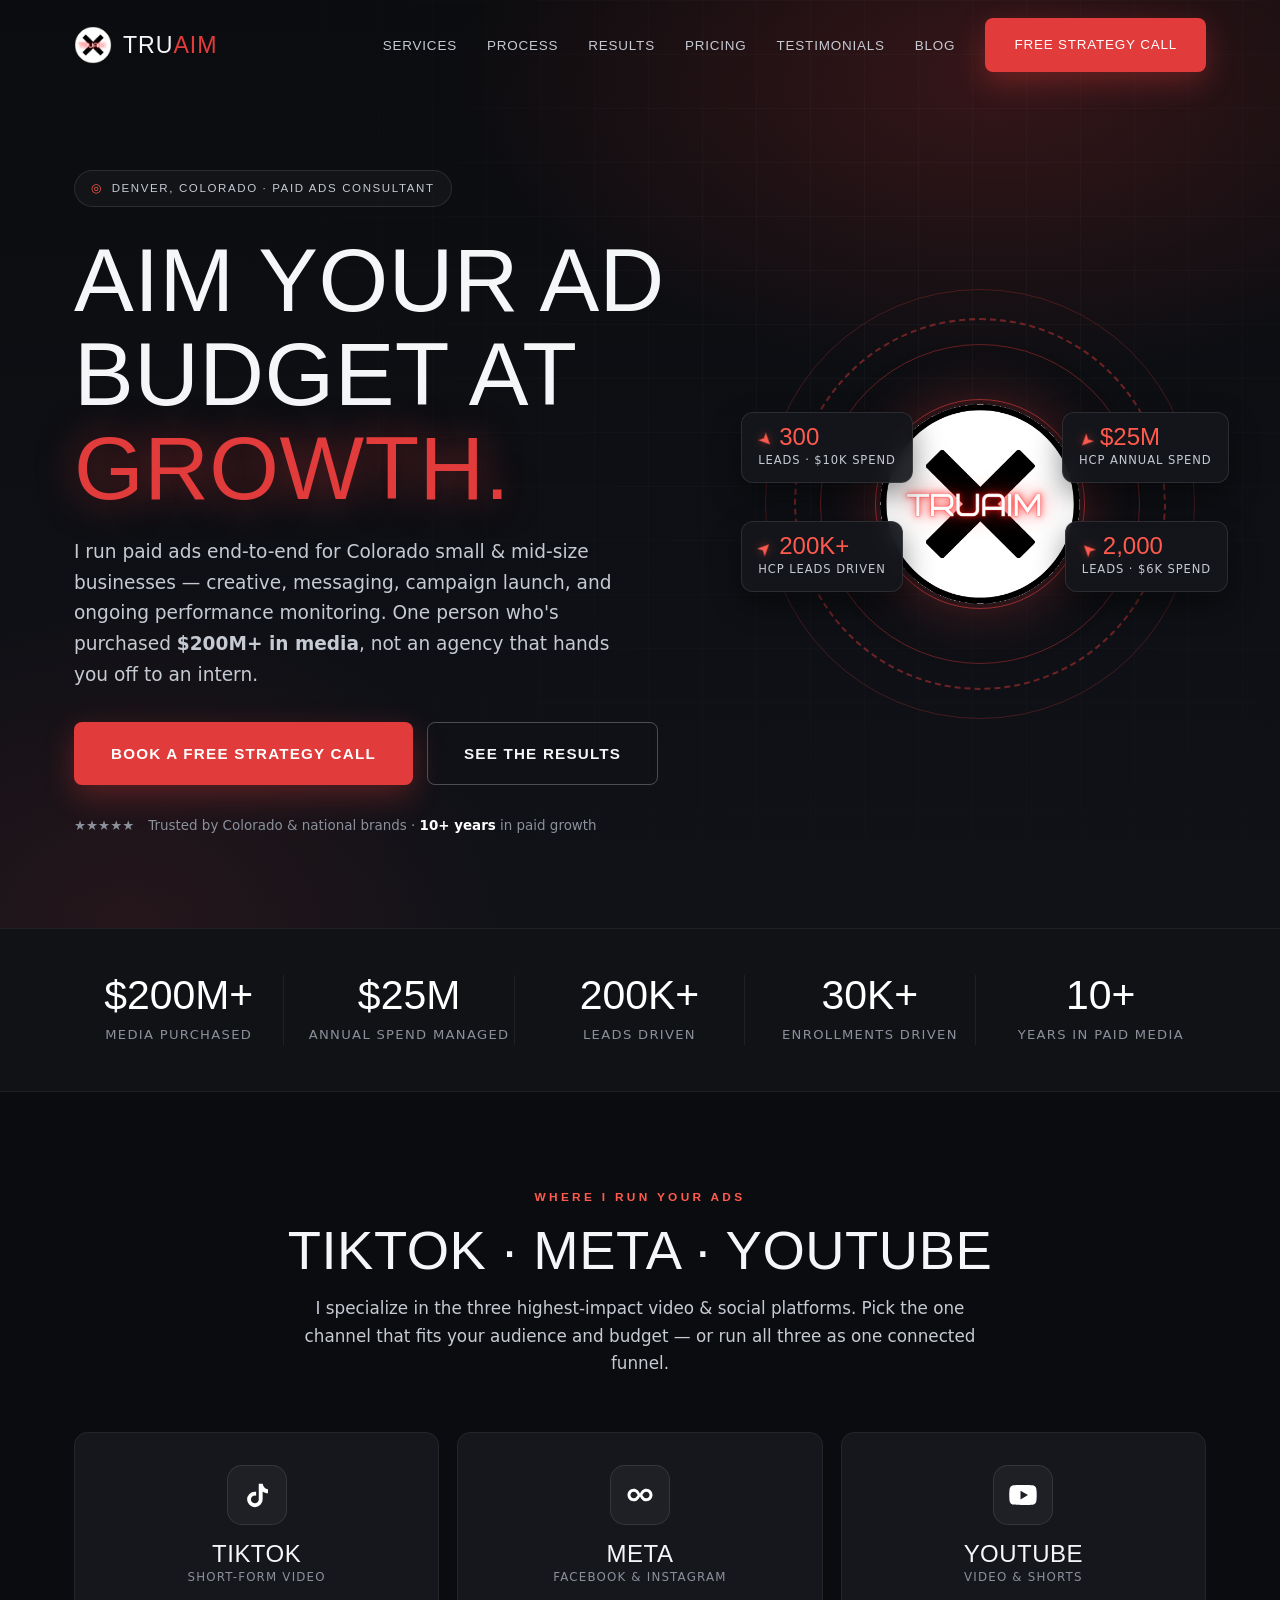
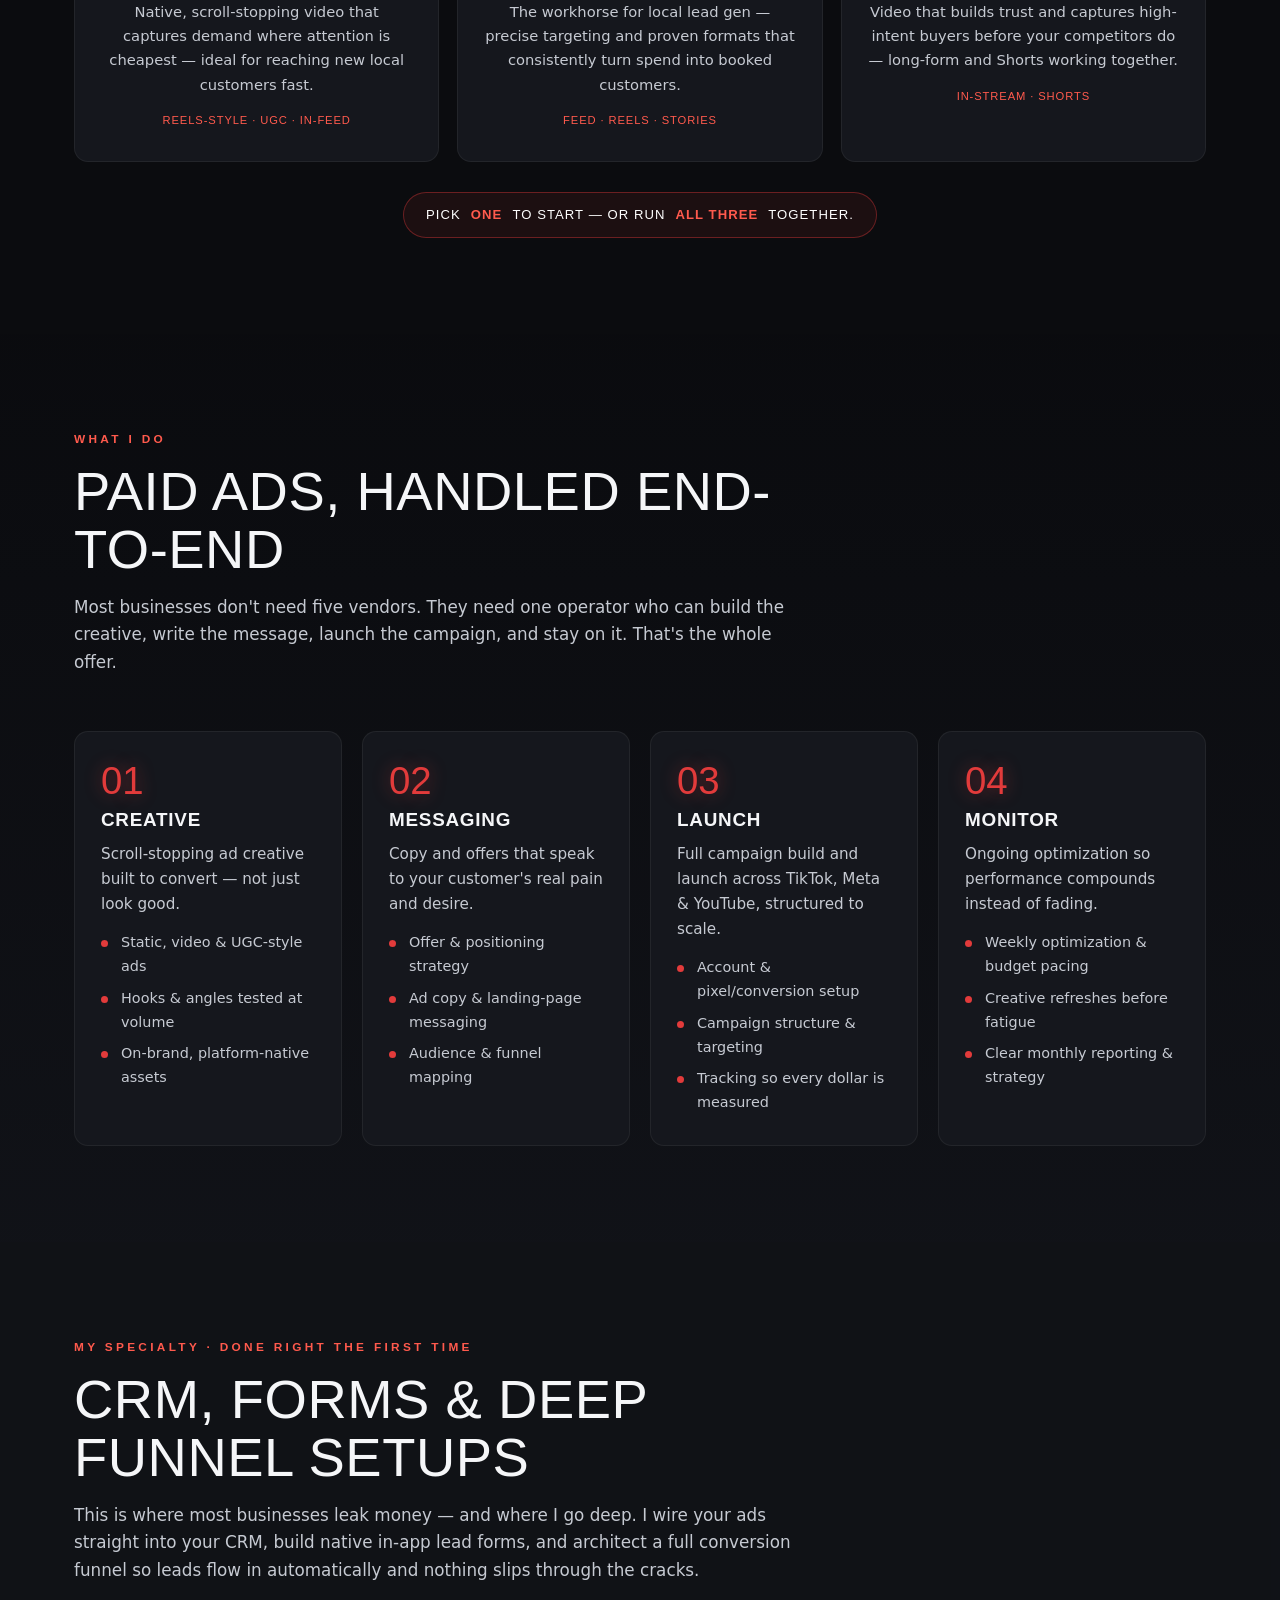
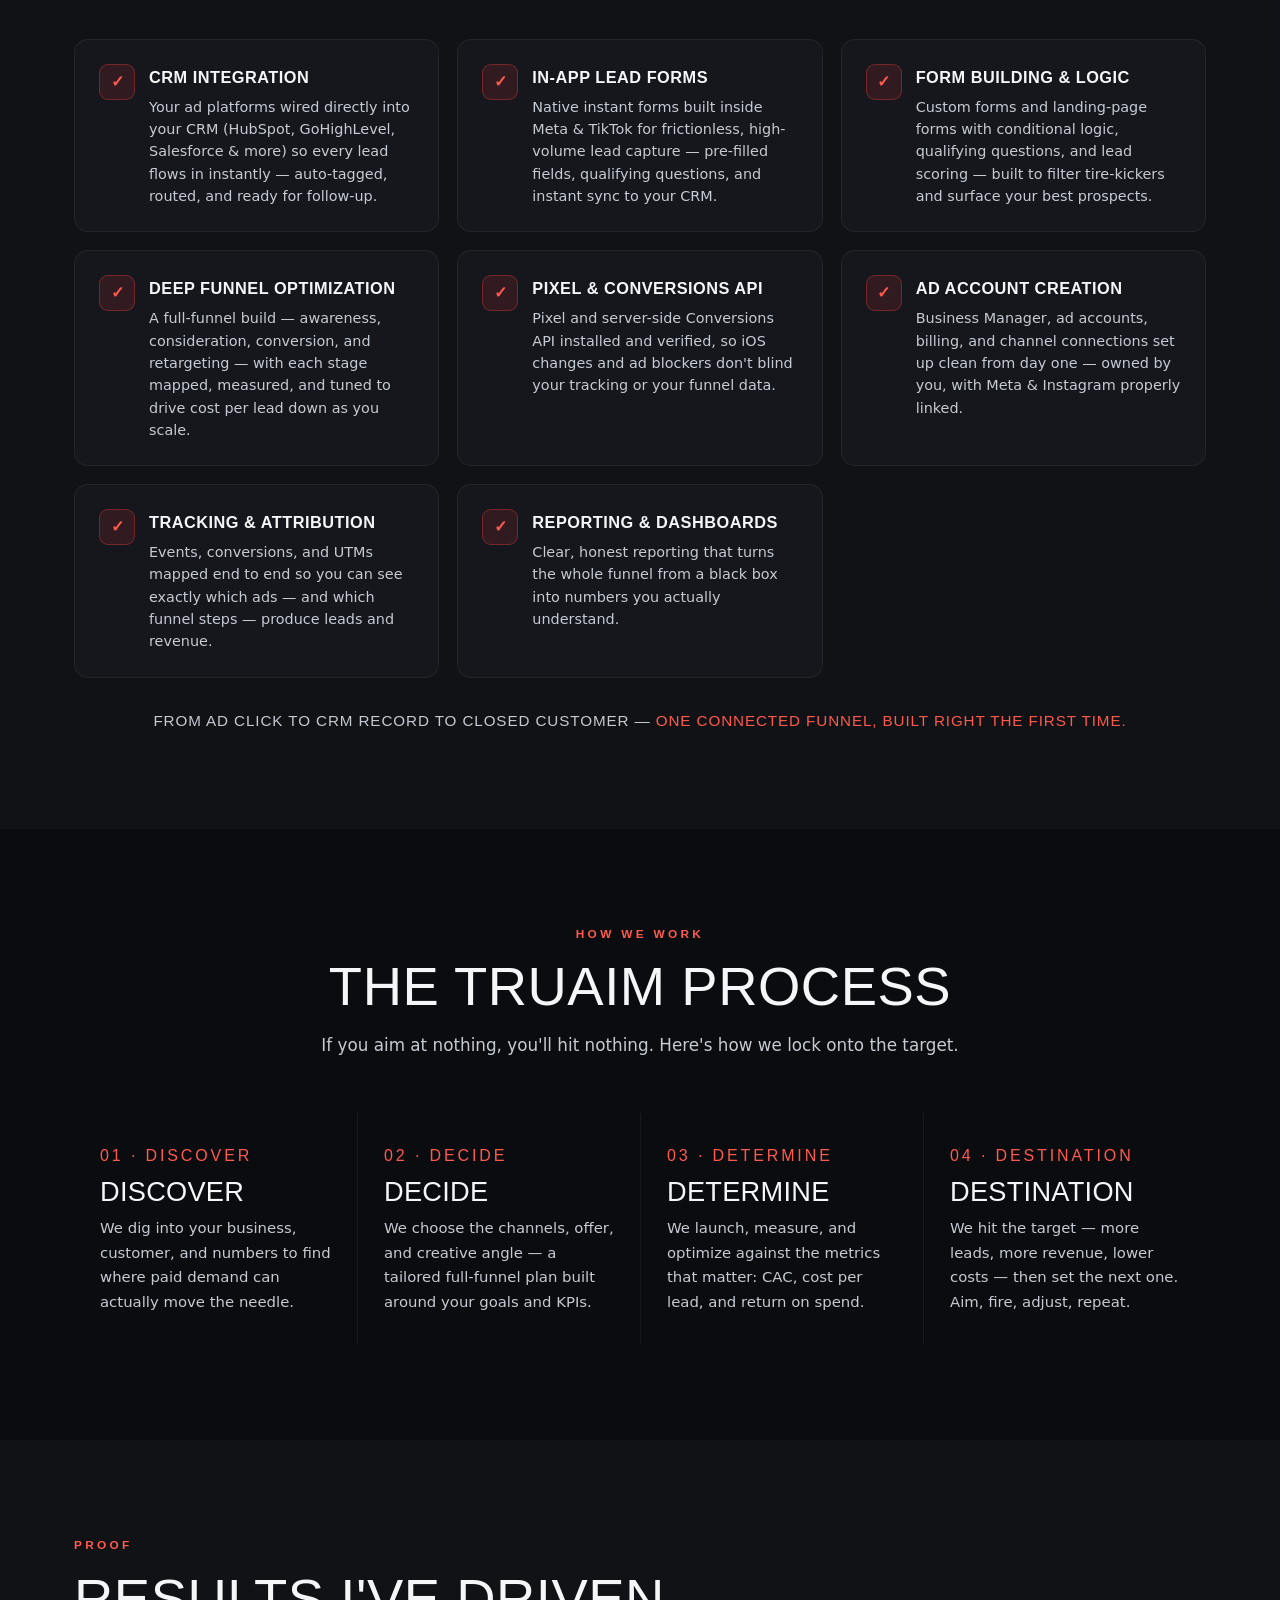
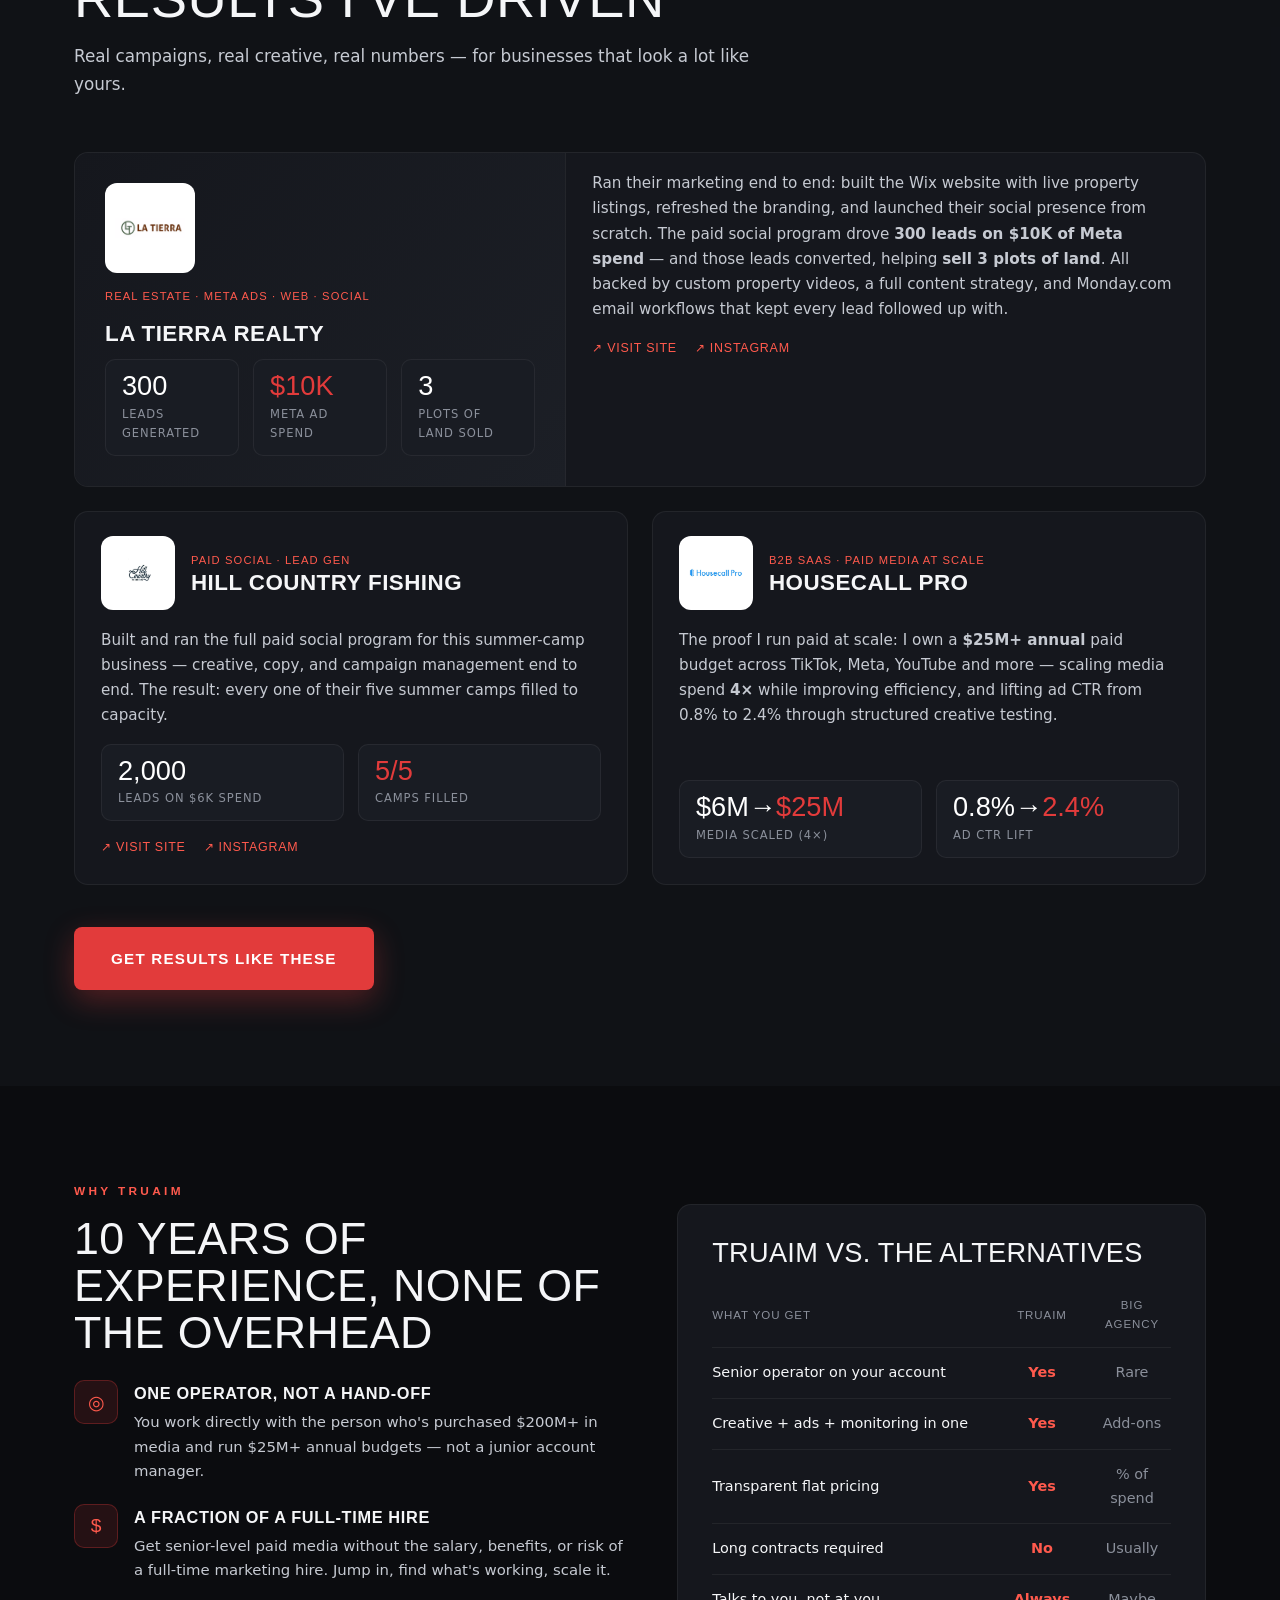
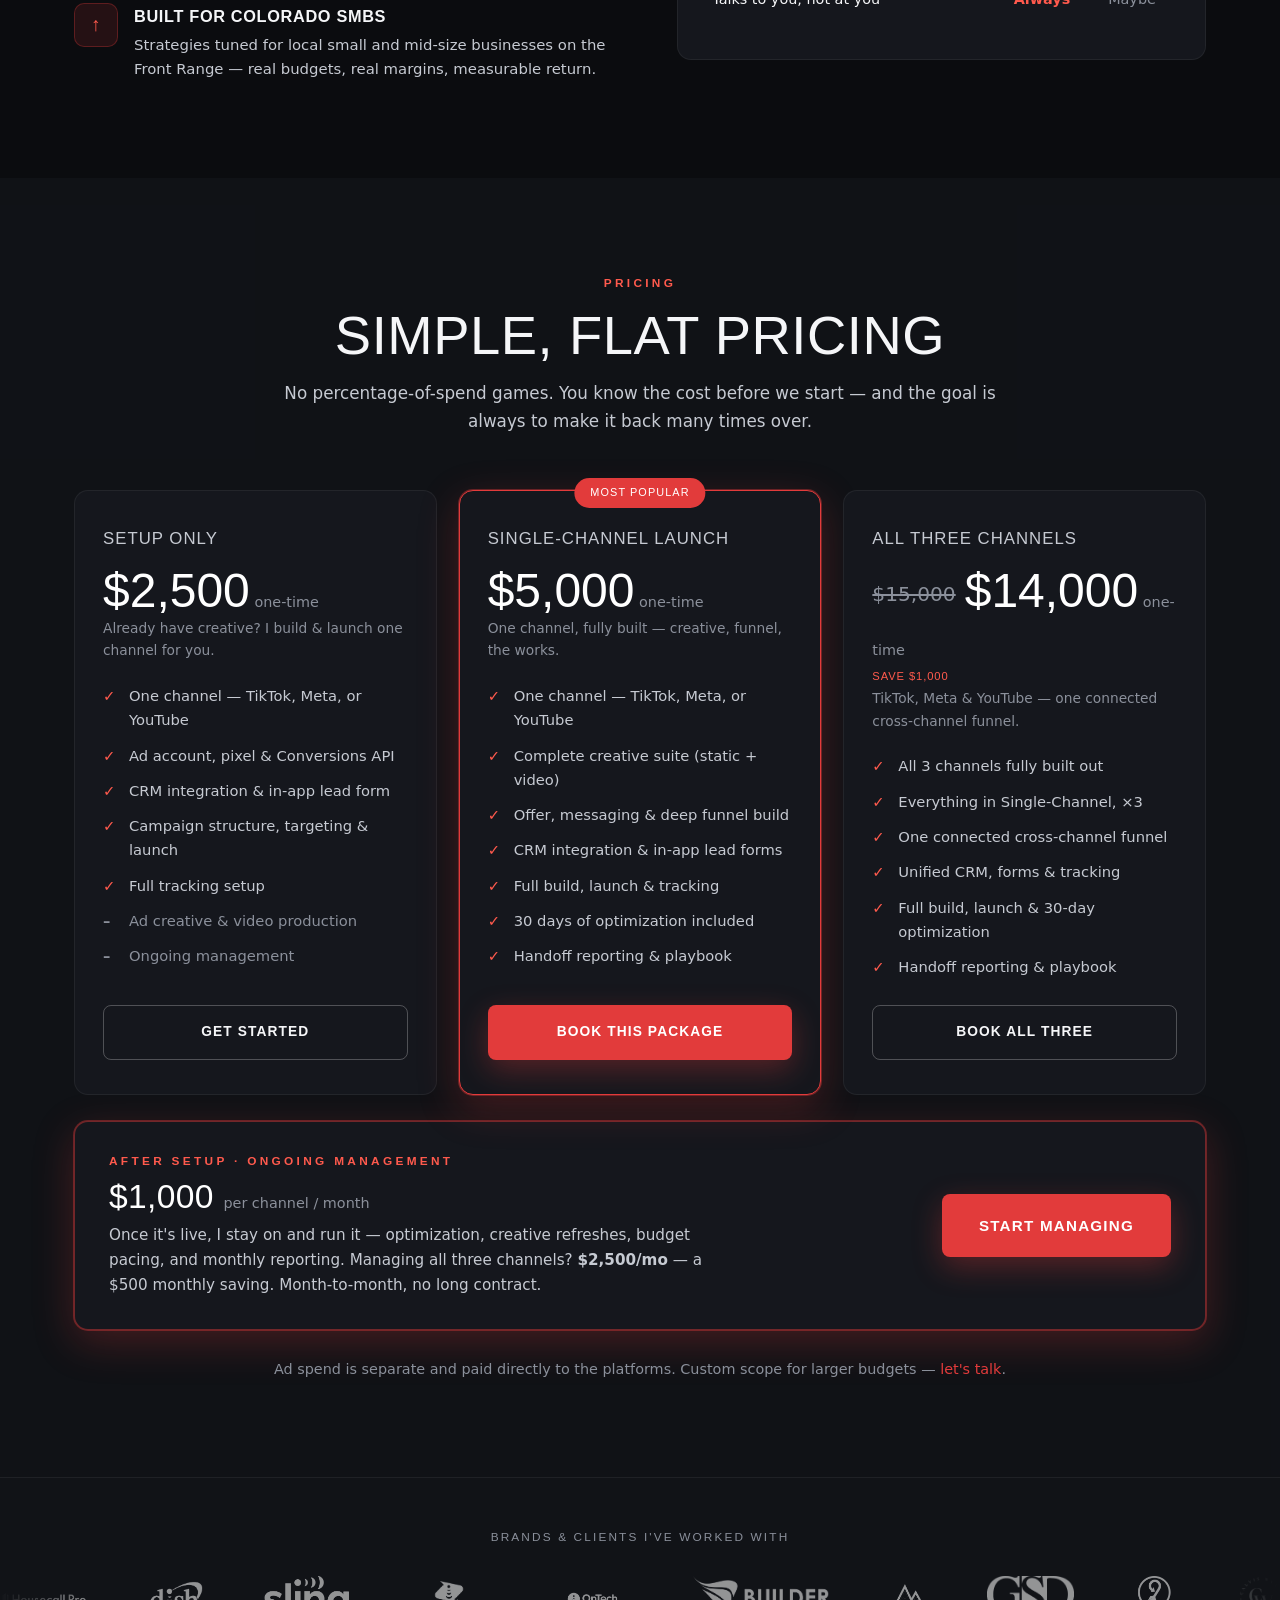
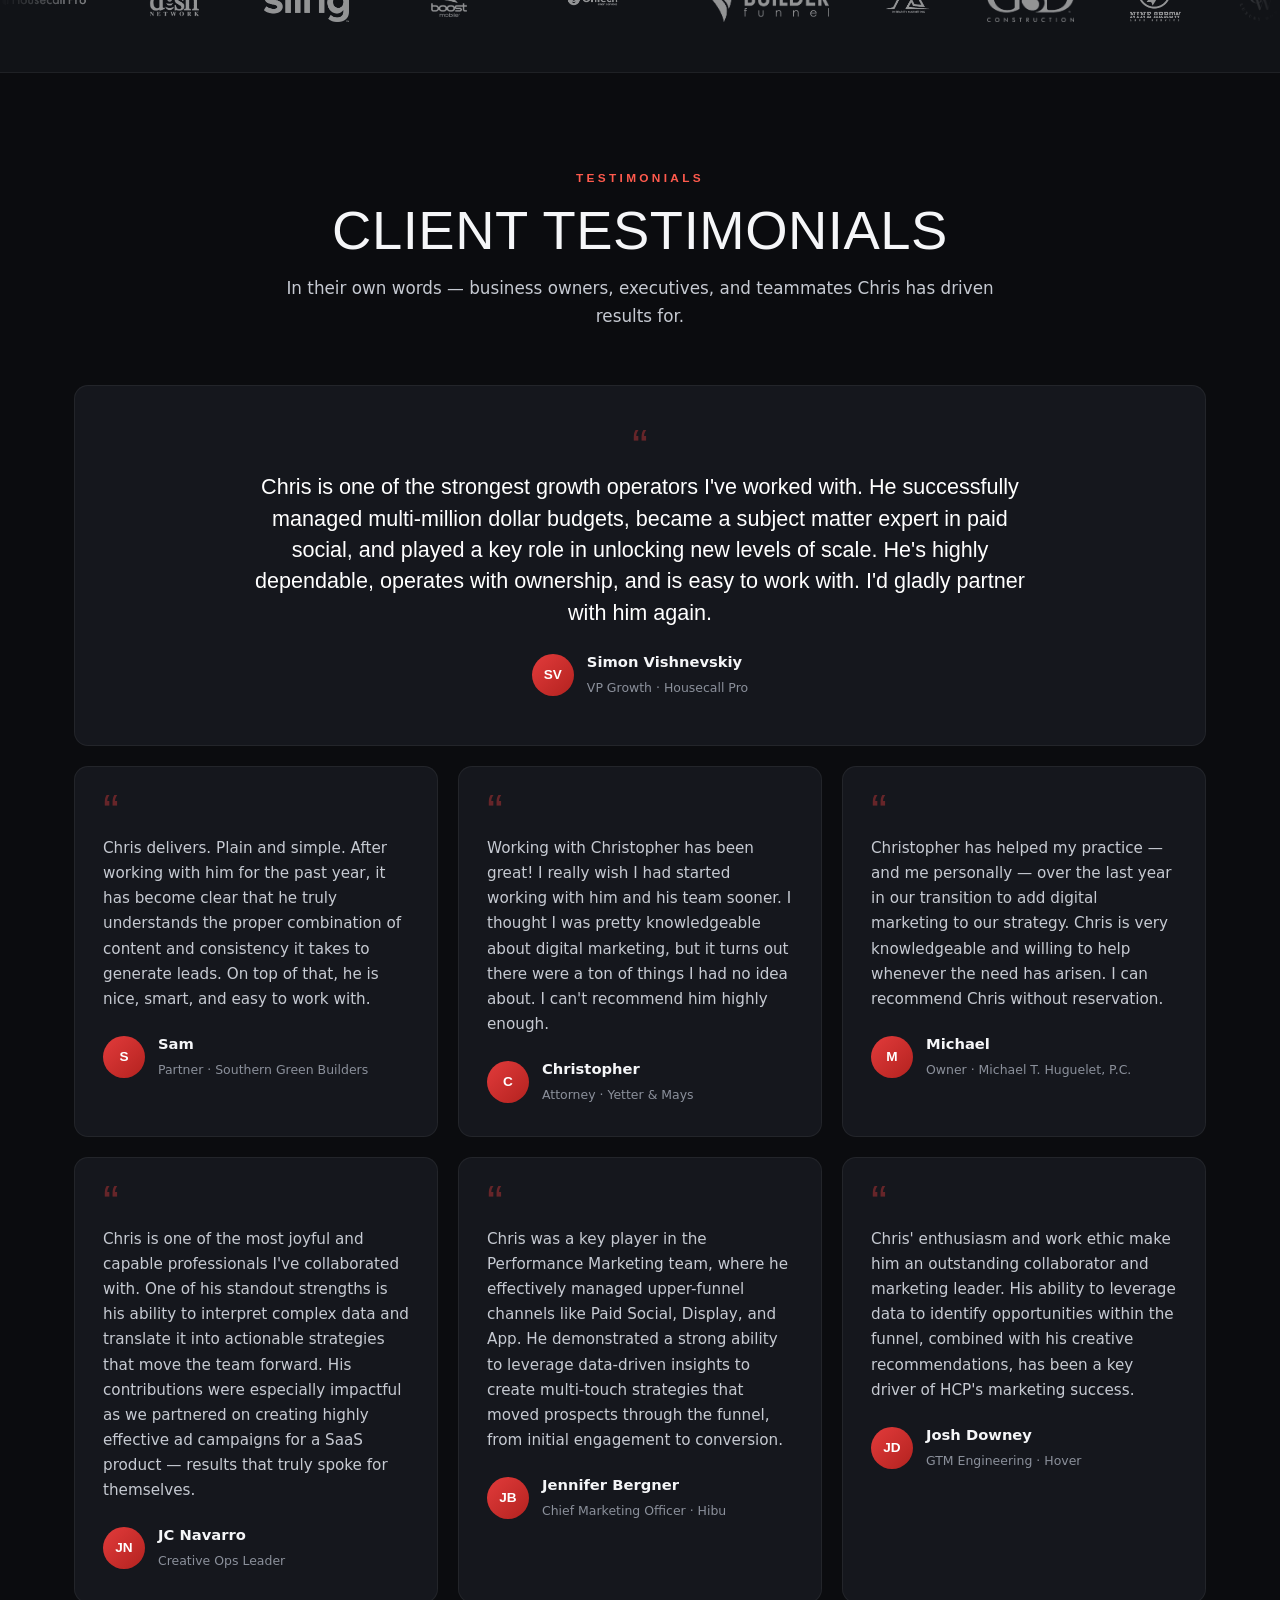
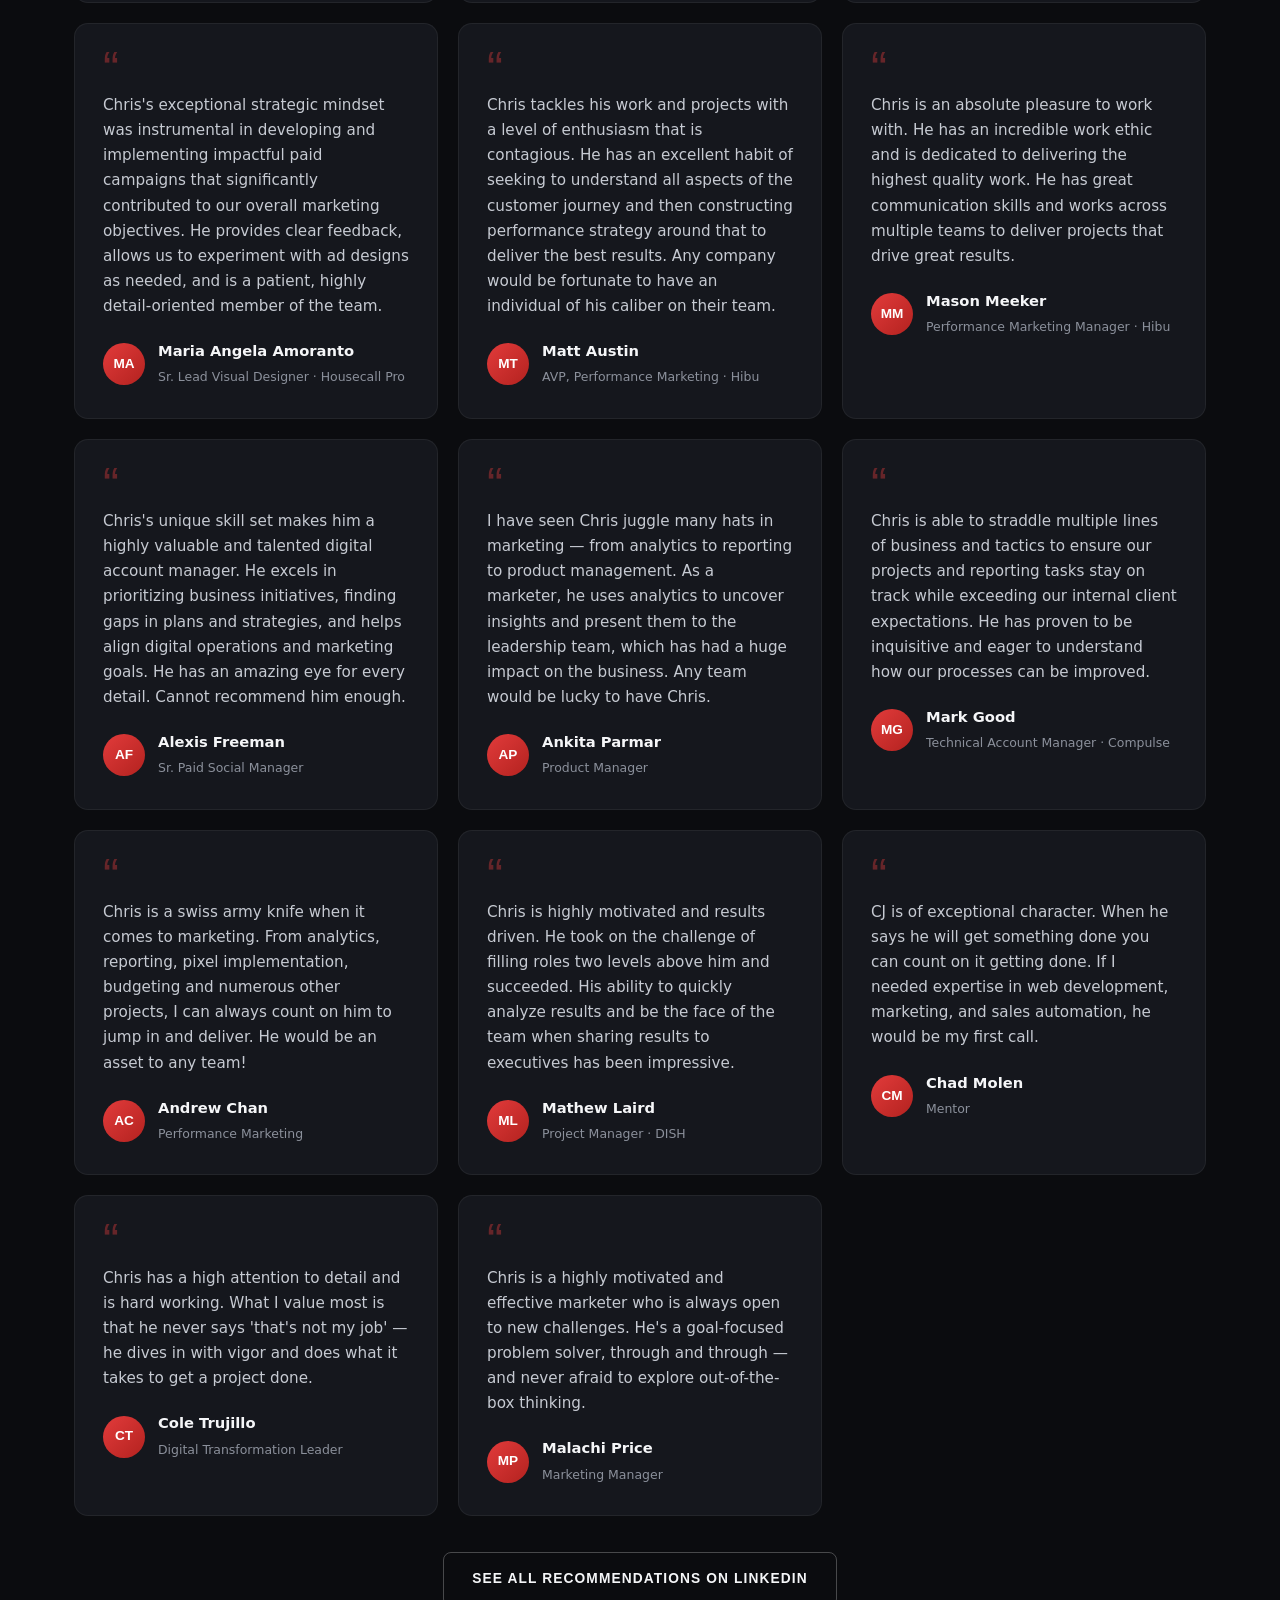
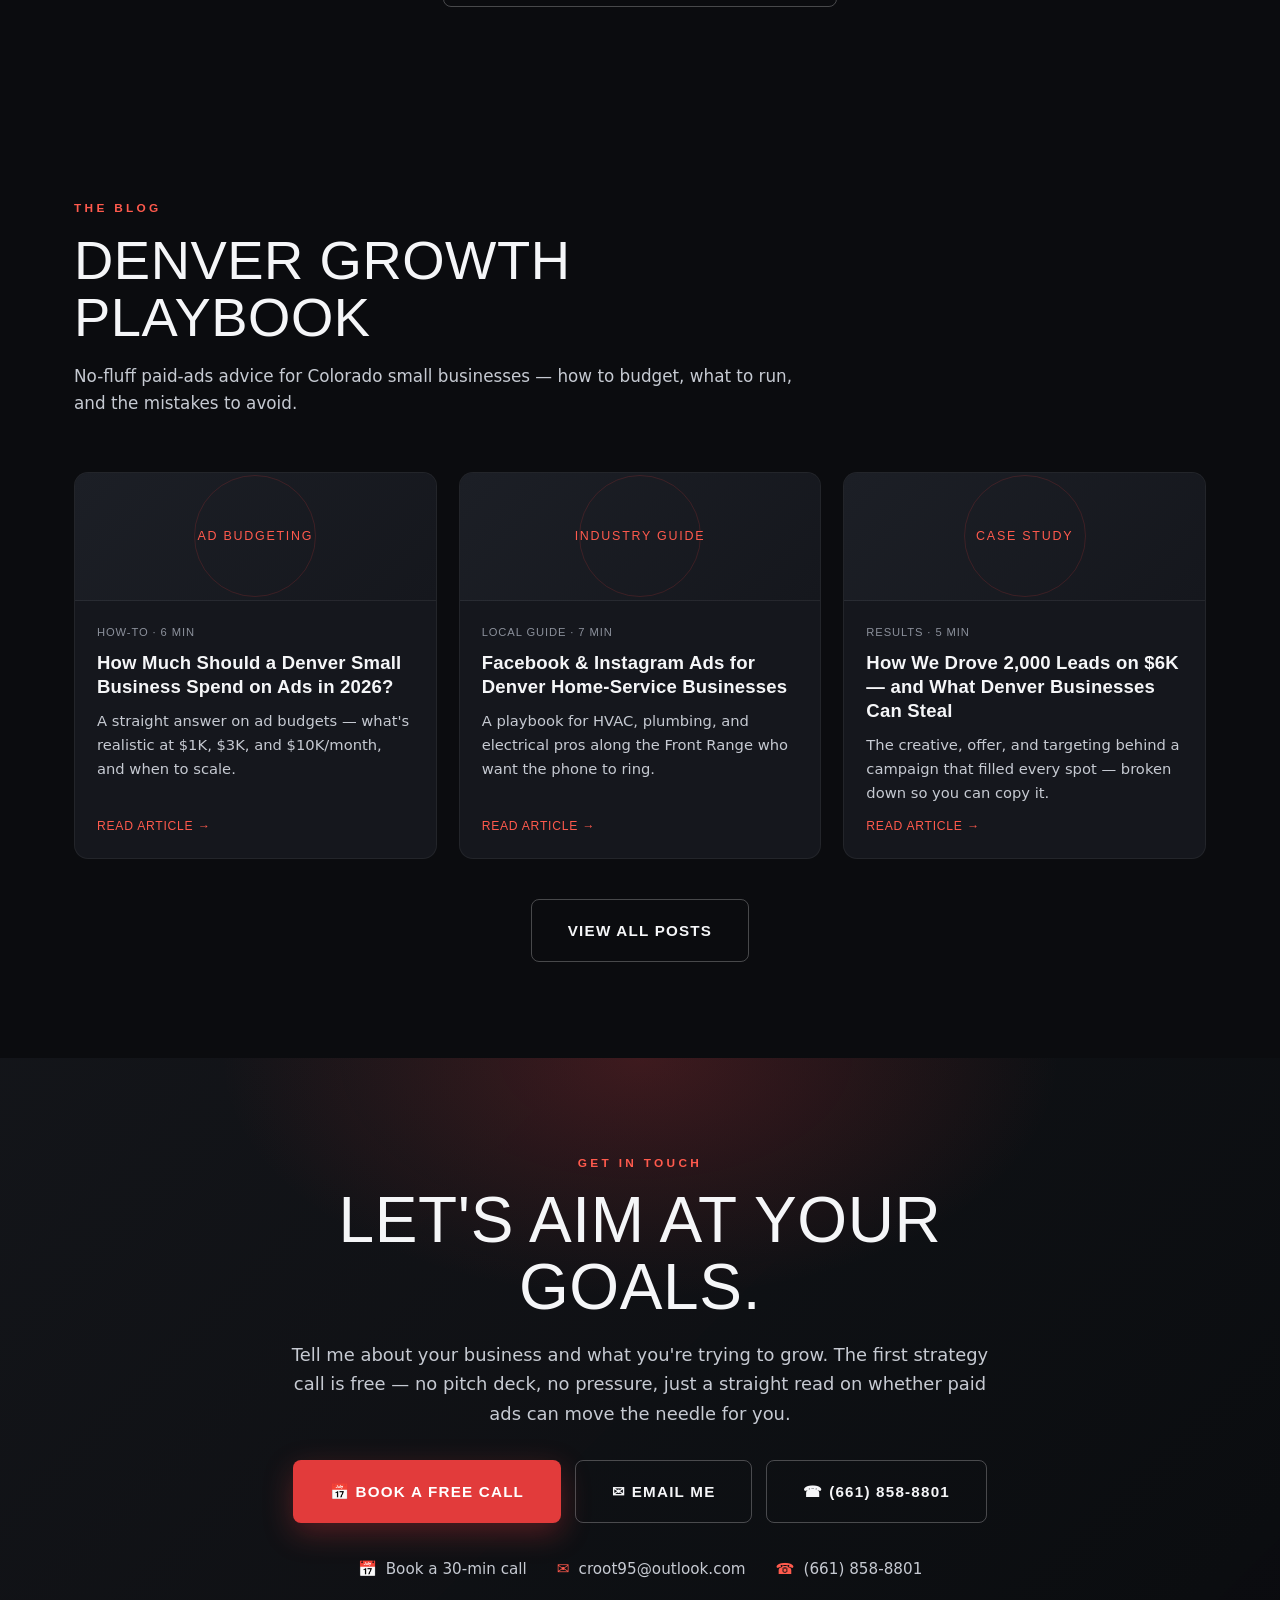
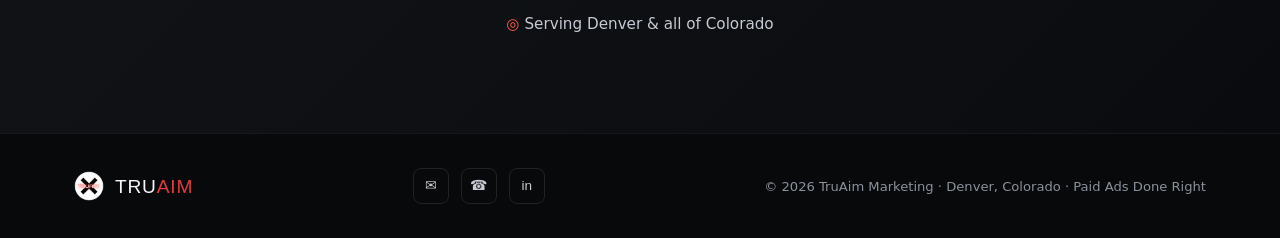
==== commit c35accf2: "Add files via upload" ====
--- a/index.html
+++ b/index.html
@@ -96,7 +96,7 @@
       <li><a href="#process">Process</a></li>
       <li><a href="#results">Results</a></li>
       <li><a href="#pricing">Pricing</a></li>
-      <li><a href="#testimonials">Reviews</a></li>
+      <li><a href="#testimonials">Testimonials</a></li>
       <li><a href="blog.html">Blog</a></li>
       <li><a href="https://calendly.com/chrisroot/30min" target="_blank" rel="noopener" class="btn btn-primary">Free Strategy Call</a></li>
     </ul>
@@ -531,46 +531,55 @@
 <section class="section" id="testimonials">
   <div class="container">
     <div class="section-head center reveal">
-      <div class="eyebrow">Reviews</div>
-      <h2>What Clients Say</h2>
-      <p style="margin-left:auto;margin-right:auto;">A few words from business owners and marketing leaders I've worked with.</p>
+      <div class="eyebrow">Testimonials</div>
+      <h2>Client Testimonials</h2>
+      <p style="margin-left:auto;margin-right:auto;">In their own words — business owners, executives, and teammates Chris has driven results for.</p>
     </div>
     <div class="quote-grid">
 
       <div class="quote feat-quote reveal">
         <span class="mark" style="margin-left:auto;margin-right:auto">&ldquo;</span>
-        <p>Chris delivers. Plain and simple. He truly understands the combination of content and consistency it takes to generate leads. On top of that, he's nice, smart, and easy to work with.</p>
-        <div class="who" style="justify-content:center;margin-top:22px"><div class="avatar">S</div><div style="text-align:left"><strong>Sam</strong><small>Partner · Southern Green Builders</small></div></div>
-      </div>
-
-      <div class="quote reveal"><span class="mark">&ldquo;</span><p>Working with Christopher has been great! I really wish I'd started sooner. I thought I was knowledgeable about digital marketing, but it turns out there were a ton of things I had no idea about. I can't recommend him highly enough.</p><div class="who"><div class="avatar">C</div><div><strong>Christopher</strong><small>Attorney · Yetter &amp; Mays</small></div></div></div>
-
-      <div class="quote reveal"><span class="mark">&ldquo;</span><p>Christopher has helped my practice — and me personally — in our transition to add digital marketing. He's very knowledgeable and willing to help whenever the need arises. I recommend him without reservation.</p><div class="who"><div class="avatar">M</div><div><strong>Michael</strong><small>Owner · Michael T. Huguelet, P.C.</small></div></div></div>
-
-      <div class="quote reveal"><span class="mark">&ldquo;</span><p>One of the strongest growth operators I've worked with — managed multi-million-dollar budgets, became a subject-matter expert in paid social, and played a key role in unlocking new levels of scale.</p><div class="who"><div class="avatar">SV</div><div><strong>Simon Vishnevsky</strong><small>VP of Growth · Housecall Pro</small></div></div></div>
-
-      <div class="quote reveal"><span class="mark">&ldquo;</span><p>His ability to leverage data to identify opportunities within the funnel, combined with creative recommendations, has been a key driver of marketing success.</p><div class="who"><div class="avatar">JD</div><div><strong>Josh Downey</strong><small>GTM Engineering · Housecall Pro</small></div></div></div>
-
-      <div class="quote reveal"><span class="mark">&ldquo;</span><p>A swiss army knife when it comes to marketing — analytics, reporting, pixel implementation, budgeting. I can always count on him to jump in and deliver.</p><div class="who"><div class="avatar">AC</div><div><strong>Andrew Chan</strong><small>Performance Marketing · DISH</small></div></div></div>
-
-    </div>
-  </div>
-</section>
-
-<!-- ============ ABOUT ============ -->
-<section class="section bg-2" id="about">
-  <div class="container about-grid">
-    <div class="about-photo reveal">
-      <img src="assets/headshot.jpg" alt="Christopher Root — founder of TruAim Marketing">
-      <span class="pin">◎ Denver, CO</span>
-    </div>
-    <div class="about-body reveal">
-      <div class="eyebrow">The Person Behind TruAim</div>
-      <h2>Hi, I'm Christopher Root.</h2>
-      <p>I've spent 10+ years building data-driven paid growth for everyone from local small businesses to high-growth SaaS — running $25M+ annual budgets and purchasing over $200M in media along the way. TruAim is where I bring that senior, in-the-weeds experience directly to Colorado businesses that can't justify a big agency or a full-time hire.</p>
-      <p>My background spans business, psychology, and marketing — which means campaigns get built with both precision and messaging that actually resonates. I keep the roster small on purpose: I'd rather help a select few businesses really hit their target than spread thin across dozens.</p>
-      <p>Based in Denver, husband and dad to one daughter. Family keeps me grounded — and is a big part of why I care so much about doing work I'm proud of.</p>
-      <div class="sig">Christopher Root<small>Founder · TruAim Marketing · Denver, CO</small></div>
+        <p>Chris is one of the strongest growth operators I've worked with. He successfully managed multi-million dollar budgets, became a subject matter expert in paid social, and played a key role in unlocking new levels of scale. He's highly dependable, operates with ownership, and is easy to work with. I'd gladly partner with him again.</p>
+        <div class="who" style="justify-content:center;margin-top:22px"><div class="avatar">SV</div><div style="text-align:left"><strong>Simon Vishnevskiy</strong><small>VP Growth · Housecall Pro</small></div></div>
+      </div>
+
+      <div class="quote reveal"><span class="mark">&ldquo;</span><p>Chris delivers. Plain and simple. After working with him for the past year, it has become clear that he truly understands the proper combination of content and consistency it takes to generate leads. On top of that, he is nice, smart, and easy to work with.</p><div class="who"><div class="avatar">S</div><div><strong>Sam</strong><small>Partner · Southern Green Builders</small></div></div></div>
+
+      <div class="quote reveal"><span class="mark">&ldquo;</span><p>Working with Christopher has been great! I really wish I had started working with him and his team sooner. I thought I was pretty knowledgeable about digital marketing, but it turns out there were a ton of things I had no idea about. I can't recommend him highly enough.</p><div class="who"><div class="avatar">C</div><div><strong>Christopher</strong><small>Attorney · Yetter &amp; Mays</small></div></div></div>
+
+      <div class="quote reveal"><span class="mark">&ldquo;</span><p>Christopher has helped my practice — and me personally — over the last year in our transition to add digital marketing to our strategy. Chris is very knowledgeable and willing to help whenever the need has arisen. I can recommend Chris without reservation.</p><div class="who"><div class="avatar">M</div><div><strong>Michael</strong><small>Owner · Michael T. Huguelet, P.C.</small></div></div></div>
+
+      <div class="quote reveal"><span class="mark">&ldquo;</span><p>Chris is one of the most joyful and capable professionals I've collaborated with. One of his standout strengths is his ability to interpret complex data and translate it into actionable strategies that move the team forward. His contributions were especially impactful as we partnered on creating highly effective ad campaigns for a SaaS product — results that truly spoke for themselves.</p><div class="who"><div class="avatar">JN</div><div><strong>JC Navarro</strong><small>Creative Ops Leader</small></div></div></div>
+
+      <div class="quote reveal"><span class="mark">&ldquo;</span><p>Chris was a key player in the Performance Marketing team, where he effectively managed upper-funnel channels like Paid Social, Display, and App. He demonstrated a strong ability to leverage data-driven insights to create multi-touch strategies that moved prospects through the funnel, from initial engagement to conversion.</p><div class="who"><div class="avatar">JB</div><div><strong>Jennifer Bergner</strong><small>Chief Marketing Officer · Hibu</small></div></div></div>
+
+      <div class="quote reveal"><span class="mark">&ldquo;</span><p>Chris' enthusiasm and work ethic make him an outstanding collaborator and marketing leader. His ability to leverage data to identify opportunities within the funnel, combined with his creative recommendations, has been a key driver of HCP's marketing success.</p><div class="who"><div class="avatar">JD</div><div><strong>Josh Downey</strong><small>GTM Engineering · Hover</small></div></div></div>
+
+      <div class="quote reveal"><span class="mark">&ldquo;</span><p>Chris's exceptional strategic mindset was instrumental in developing and implementing impactful paid campaigns that significantly contributed to our overall marketing objectives. He provides clear feedback, allows us to experiment with ad designs as needed, and is a patient, highly detail-oriented member of the team.</p><div class="who"><div class="avatar">MA</div><div><strong>Maria Angela Amoranto</strong><small>Sr. Lead Visual Designer · Housecall Pro</small></div></div></div>
+
+      <div class="quote reveal"><span class="mark">&ldquo;</span><p>Chris tackles his work and projects with a level of enthusiasm that is contagious. He has an excellent habit of seeking to understand all aspects of the customer journey and then constructing performance strategy around that to deliver the best results. Any company would be fortunate to have an individual of his caliber on their team.</p><div class="who"><div class="avatar">MT</div><div><strong>Matt Austin</strong><small>AVP, Performance Marketing · Hibu</small></div></div></div>
+
+      <div class="quote reveal"><span class="mark">&ldquo;</span><p>Chris is an absolute pleasure to work with. He has an incredible work ethic and is dedicated to delivering the highest quality work. He has great communication skills and works across multiple teams to deliver projects that drive great results.</p><div class="who"><div class="avatar">MM</div><div><strong>Mason Meeker</strong><small>Performance Marketing Manager · Hibu</small></div></div></div>
+
+      <div class="quote reveal"><span class="mark">&ldquo;</span><p>Chris's unique skill set makes him a highly valuable and talented digital account manager. He excels in prioritizing business initiatives, finding gaps in plans and strategies, and helps align digital operations and marketing goals. He has an amazing eye for every detail. Cannot recommend him enough.</p><div class="who"><div class="avatar">AF</div><div><strong>Alexis Freeman</strong><small>Sr. Paid Social Manager</small></div></div></div>
+
+      <div class="quote reveal"><span class="mark">&ldquo;</span><p>I have seen Chris juggle many hats in marketing — from analytics to reporting to product management. As a marketer, he uses analytics to uncover insights and present them to the leadership team, which has had a huge impact on the business. Any team would be lucky to have Chris.</p><div class="who"><div class="avatar">AP</div><div><strong>Ankita Parmar</strong><small>Product Manager</small></div></div></div>
+
+      <div class="quote reveal"><span class="mark">&ldquo;</span><p>Chris is able to straddle multiple lines of business and tactics to ensure our projects and reporting tasks stay on track while exceeding our internal client expectations. He has proven to be inquisitive and eager to understand how our processes can be improved.</p><div class="who"><div class="avatar">MG</div><div><strong>Mark Good</strong><small>Technical Account Manager · Compulse</small></div></div></div>
+
+      <div class="quote reveal"><span class="mark">&ldquo;</span><p>Chris is a swiss army knife when it comes to marketing. From analytics, reporting, pixel implementation, budgeting and numerous other projects, I can always count on him to jump in and deliver. He would be an asset to any team!</p><div class="who"><div class="avatar">AC</div><div><strong>Andrew Chan</strong><small>Performance Marketing</small></div></div></div>
+
+      <div class="quote reveal"><span class="mark">&ldquo;</span><p>Chris is highly motivated and results driven. He took on the challenge of filling roles two levels above him and succeeded. His ability to quickly analyze results and be the face of the team when sharing results to executives has been impressive.</p><div class="who"><div class="avatar">ML</div><div><strong>Mathew Laird</strong><small>Project Manager · DISH</small></div></div></div>
+
+      <div class="quote reveal"><span class="mark">&ldquo;</span><p>CJ is of exceptional character. When he says he will get something done you can count on it getting done. If I needed expertise in web development, marketing, and sales automation, he would be my first call.</p><div class="who"><div class="avatar">CM</div><div><strong>Chad Molen</strong><small>Mentor</small></div></div></div>
+
+      <div class="quote reveal"><span class="mark">&ldquo;</span><p>Chris has a high attention to detail and is hard working. What I value most is that he never says 'that's not my job' — he dives in with vigor and does what it takes to get a project done.</p><div class="who"><div class="avatar">CT</div><div><strong>Cole Trujillo</strong><small>Digital Transformation Leader</small></div></div></div>
+
+      <div class="quote reveal"><span class="mark">&ldquo;</span><p>Chris is a highly motivated and effective marketer who is always open to new challenges. He's a goal-focused problem solver, through and through — and never afraid to explore out-of-the-box thinking.</p><div class="who"><div class="avatar">MP</div><div><strong>Malachi Price</strong><small>Marketing Manager</small></div></div></div>
+
+    </div>
+    <div class="center" style="text-align:center;margin-top:36px">
+      <a href="https://www.linkedin.com/in/christopher-root-53abb6142/details/recommendations/?detailScreenTabIndex=0" target="_blank" rel="noopener" class="btn btn-ghost">See all recommendations on LinkedIn</a>
     </div>
   </div>
 </section>
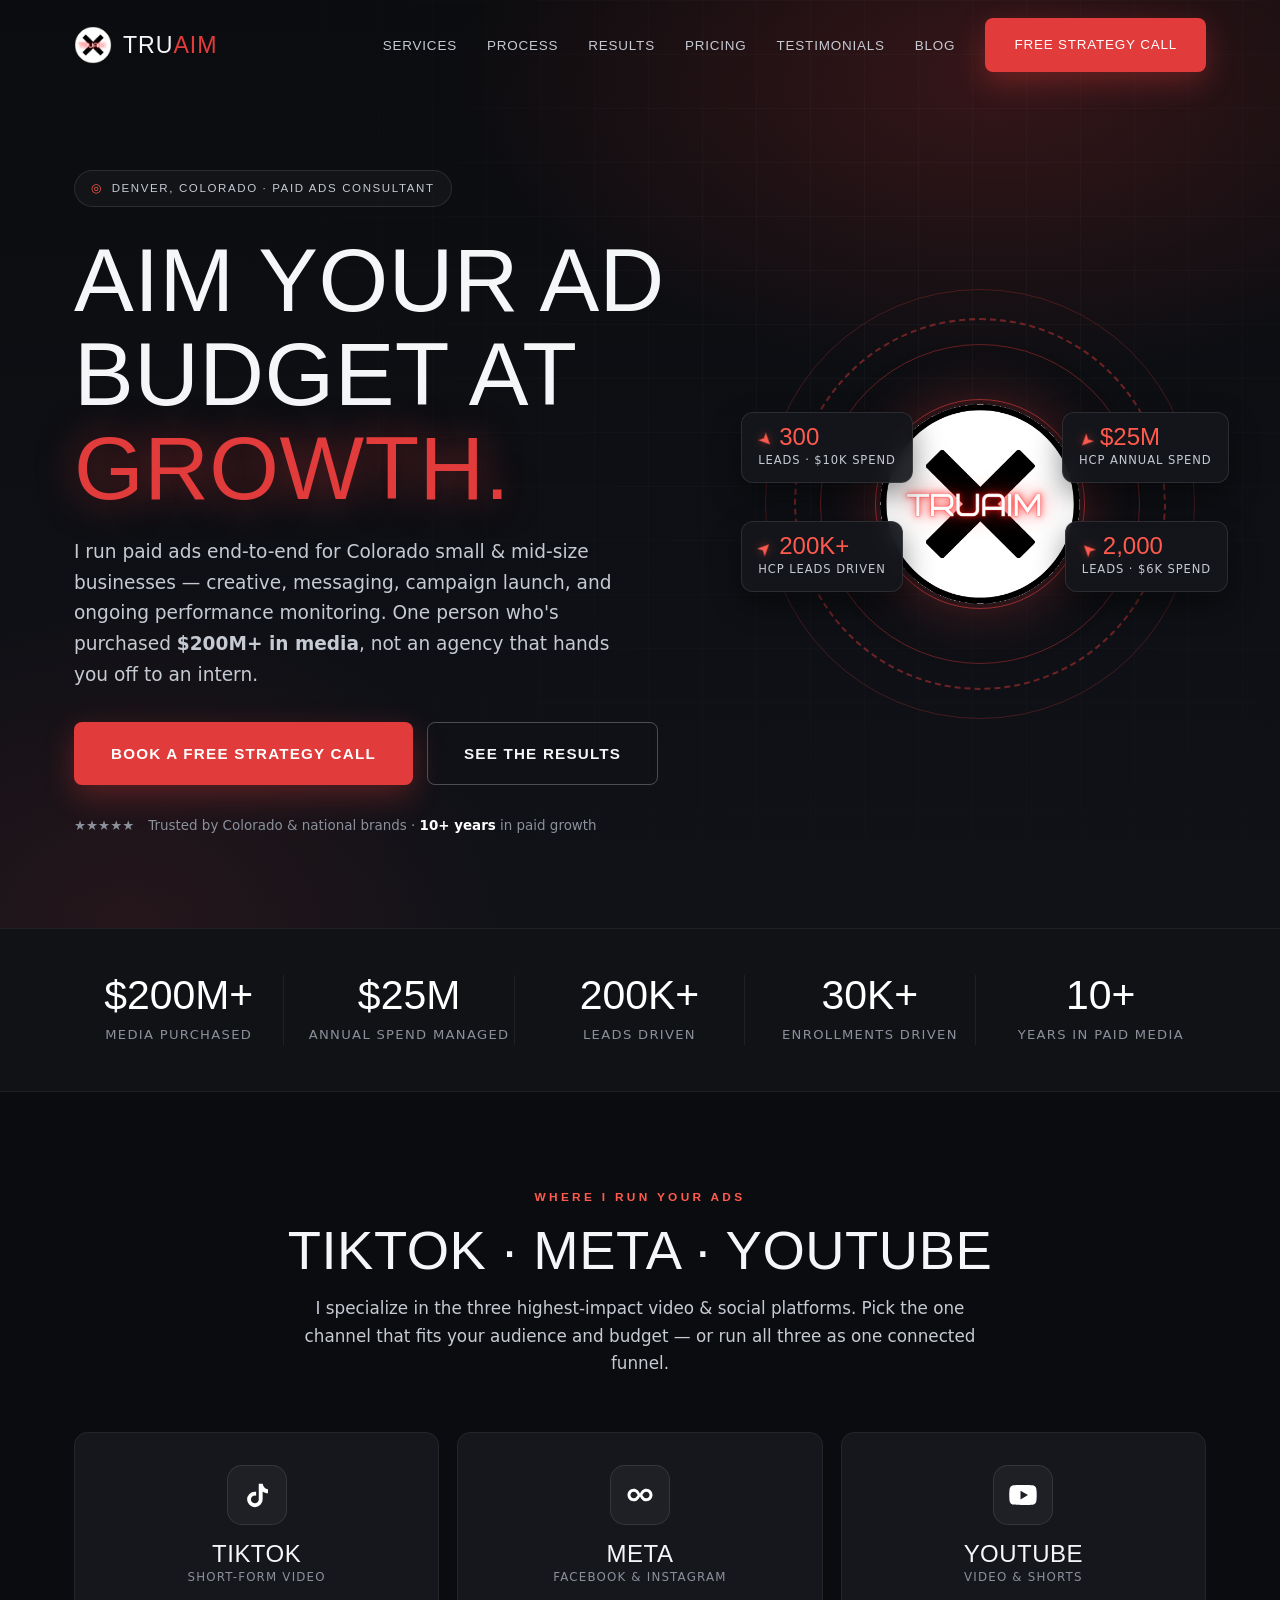
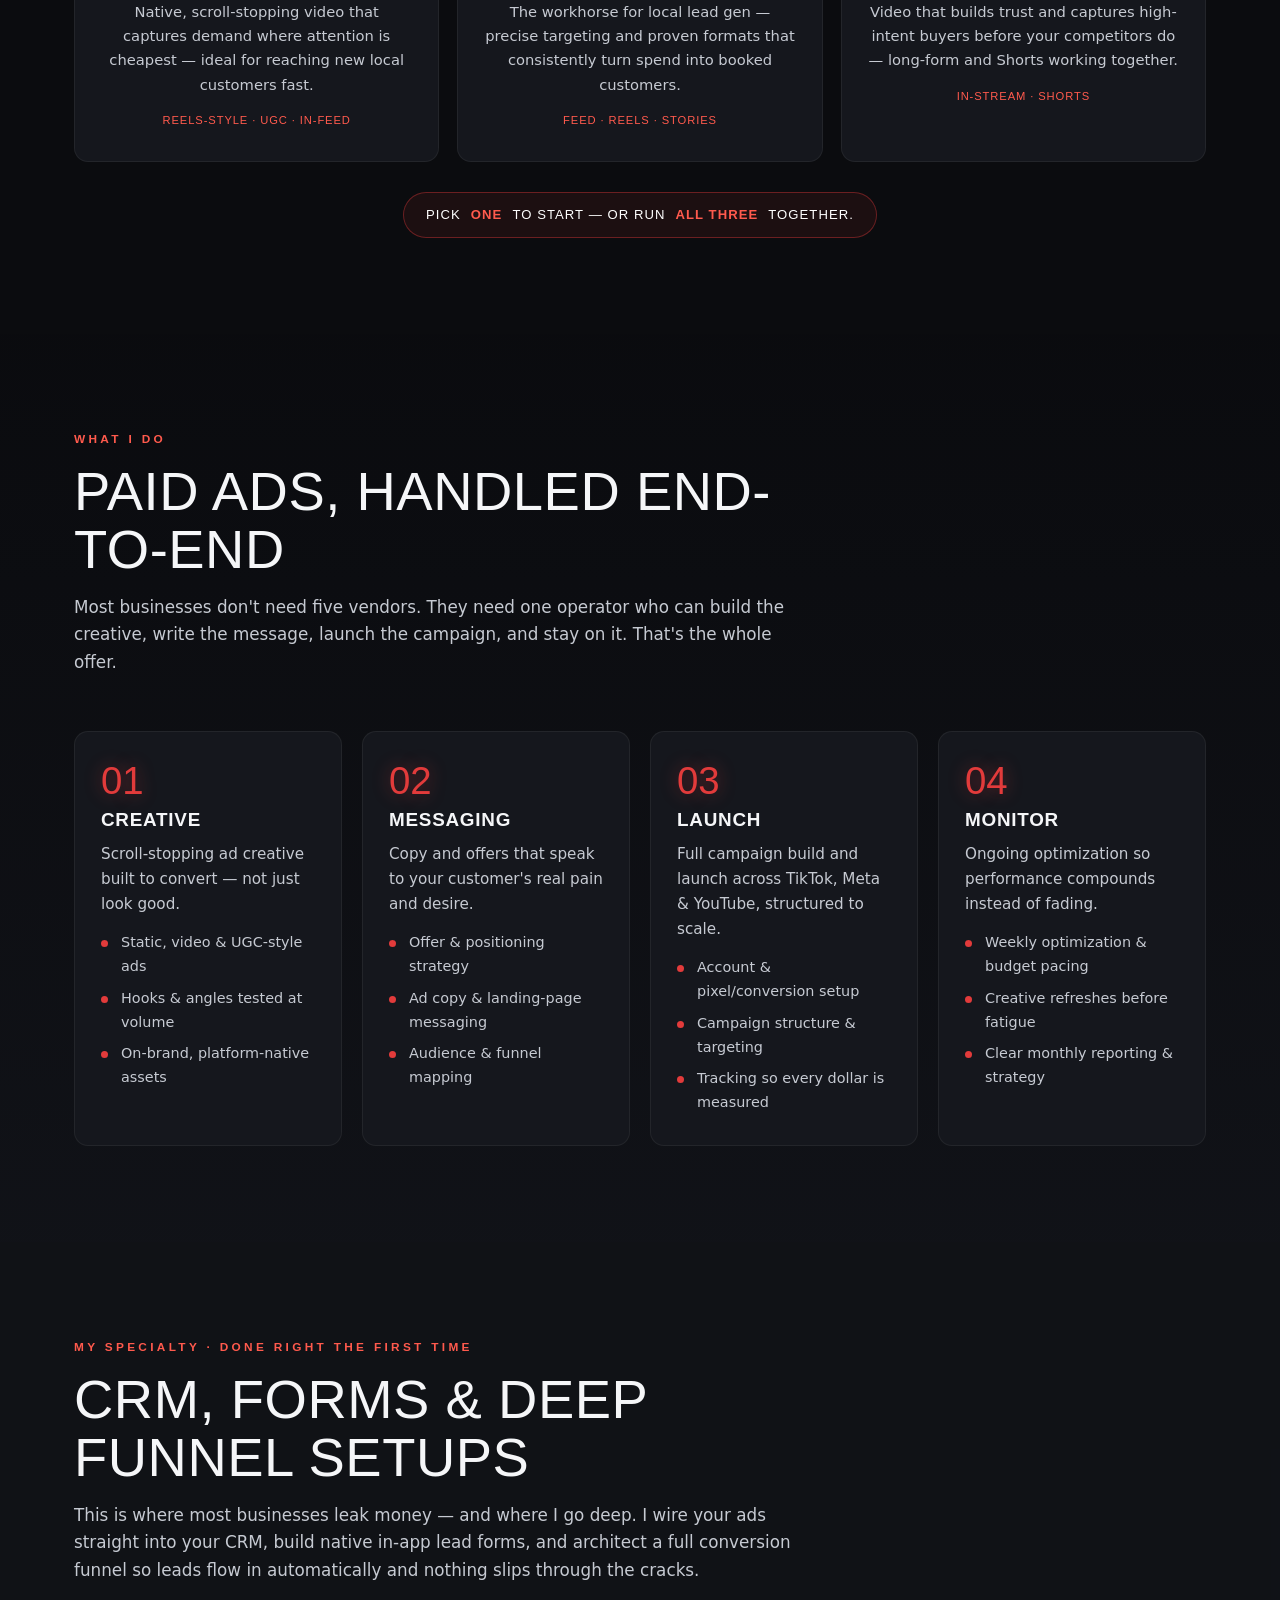
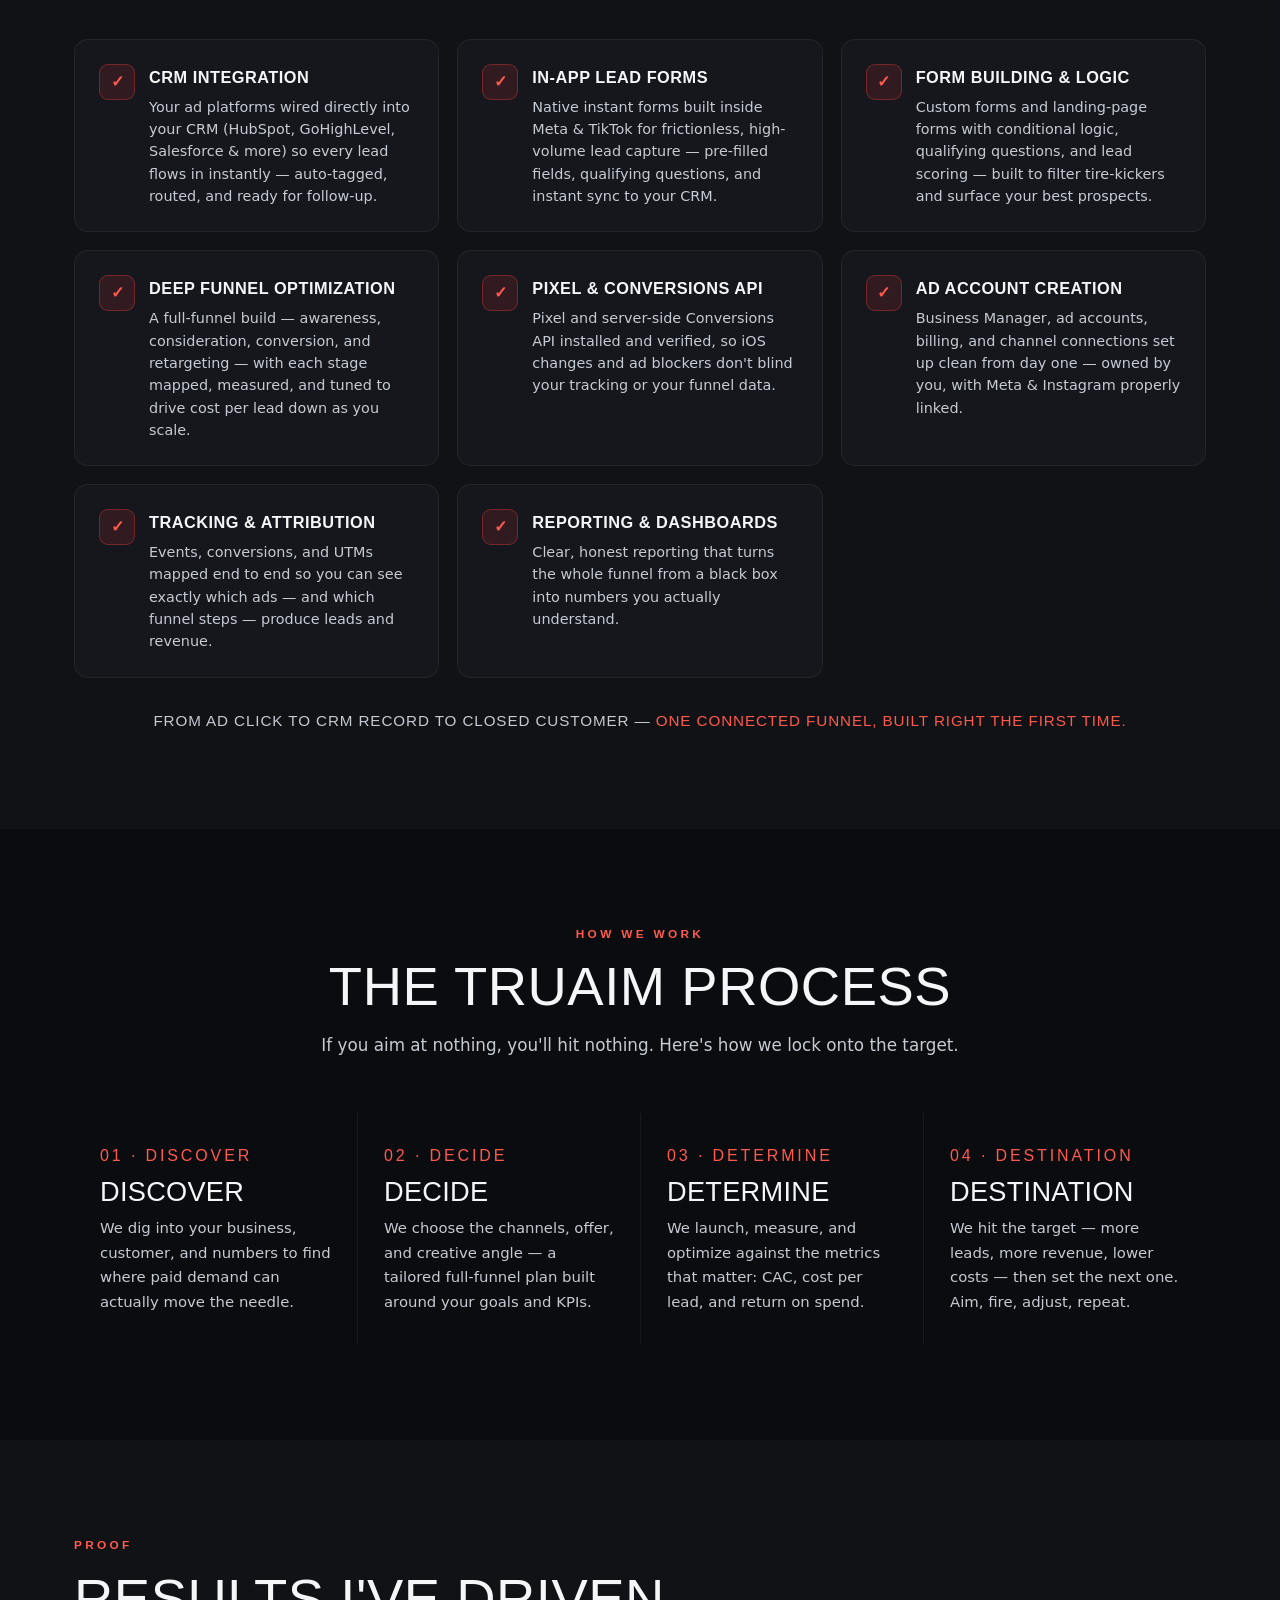
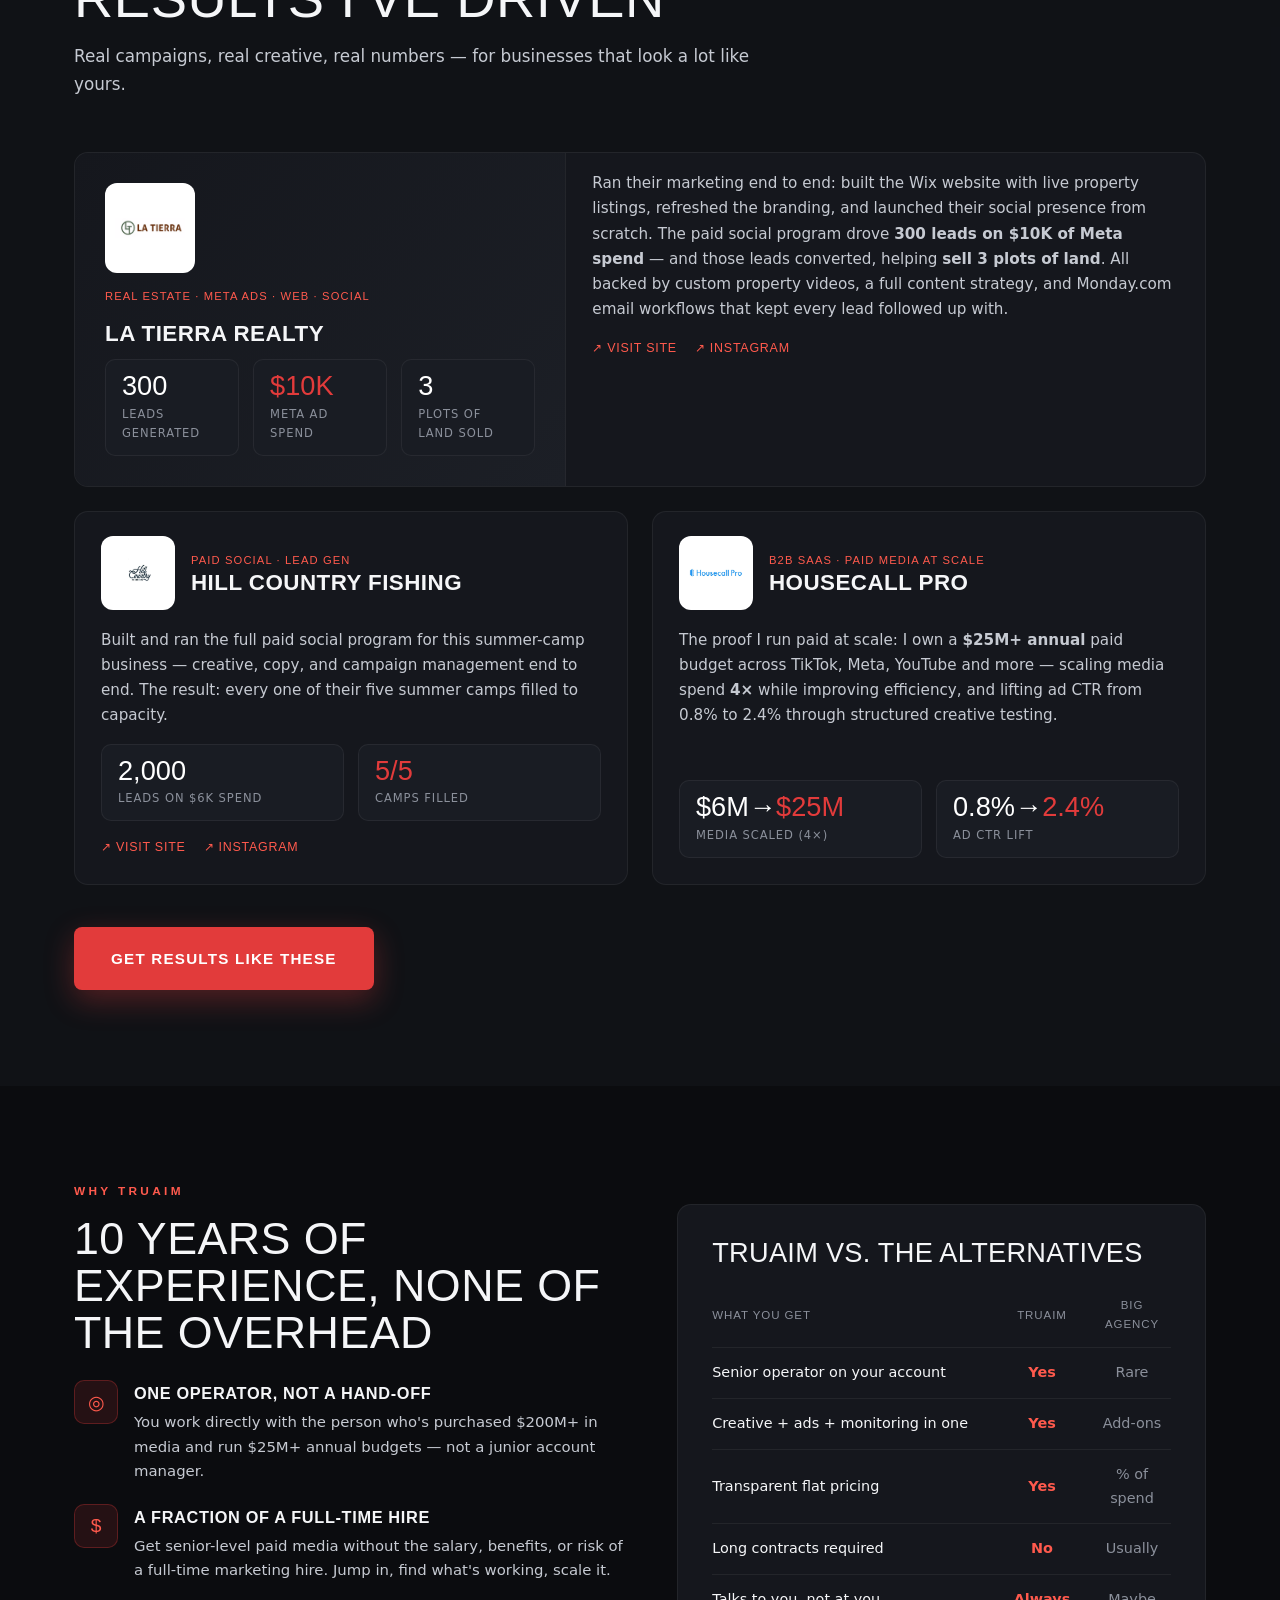
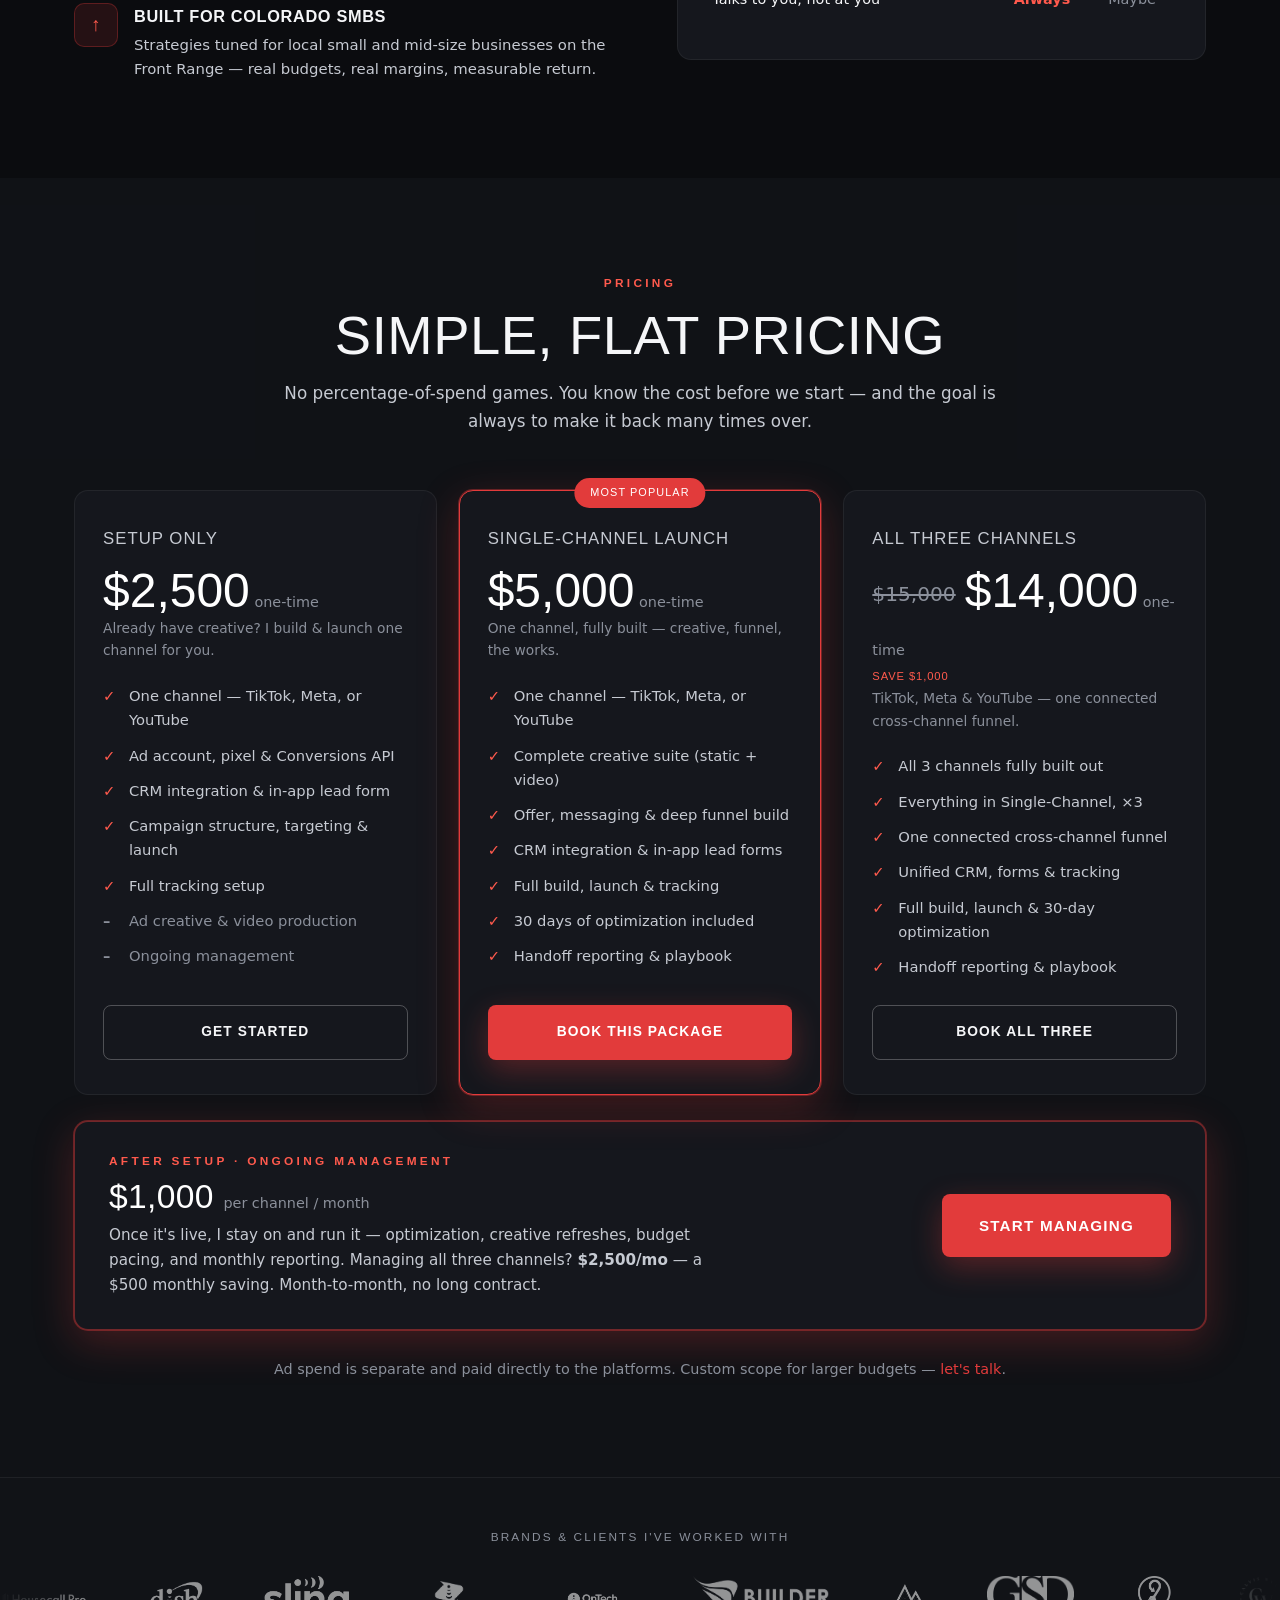
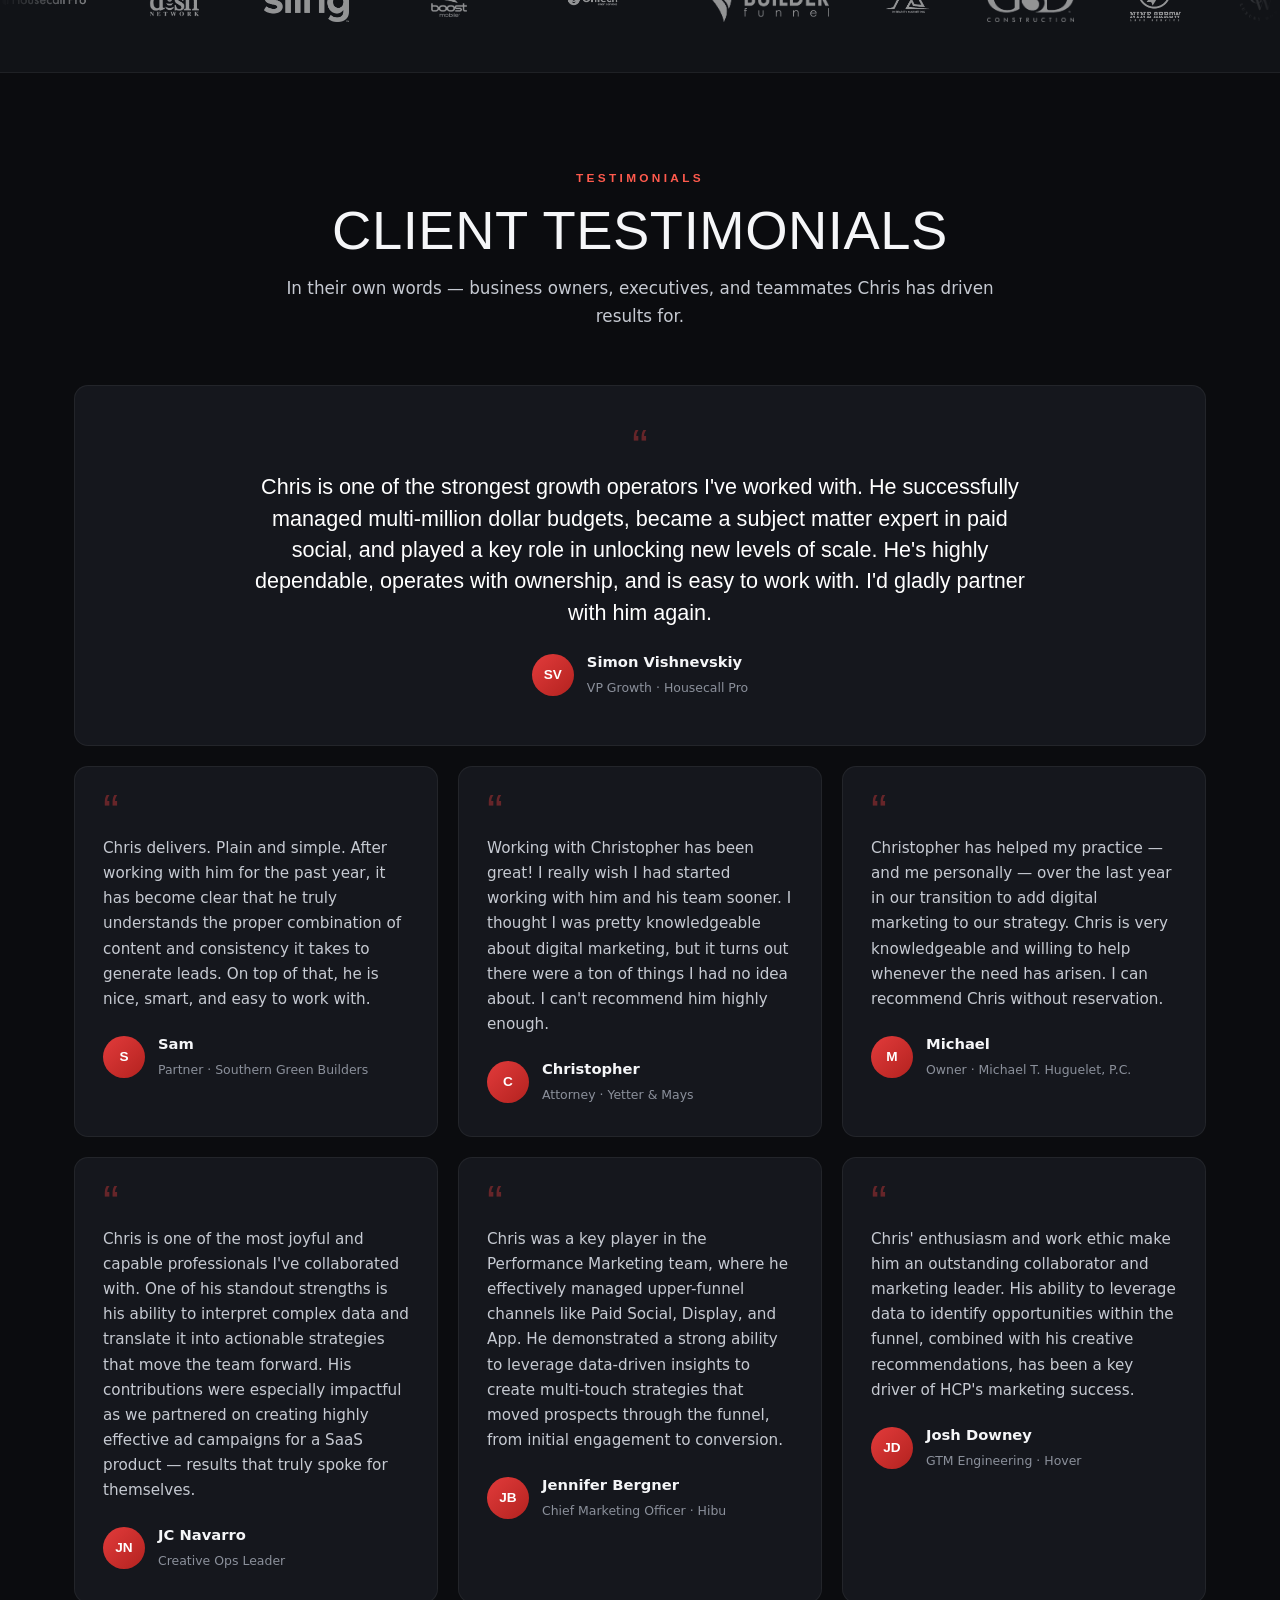
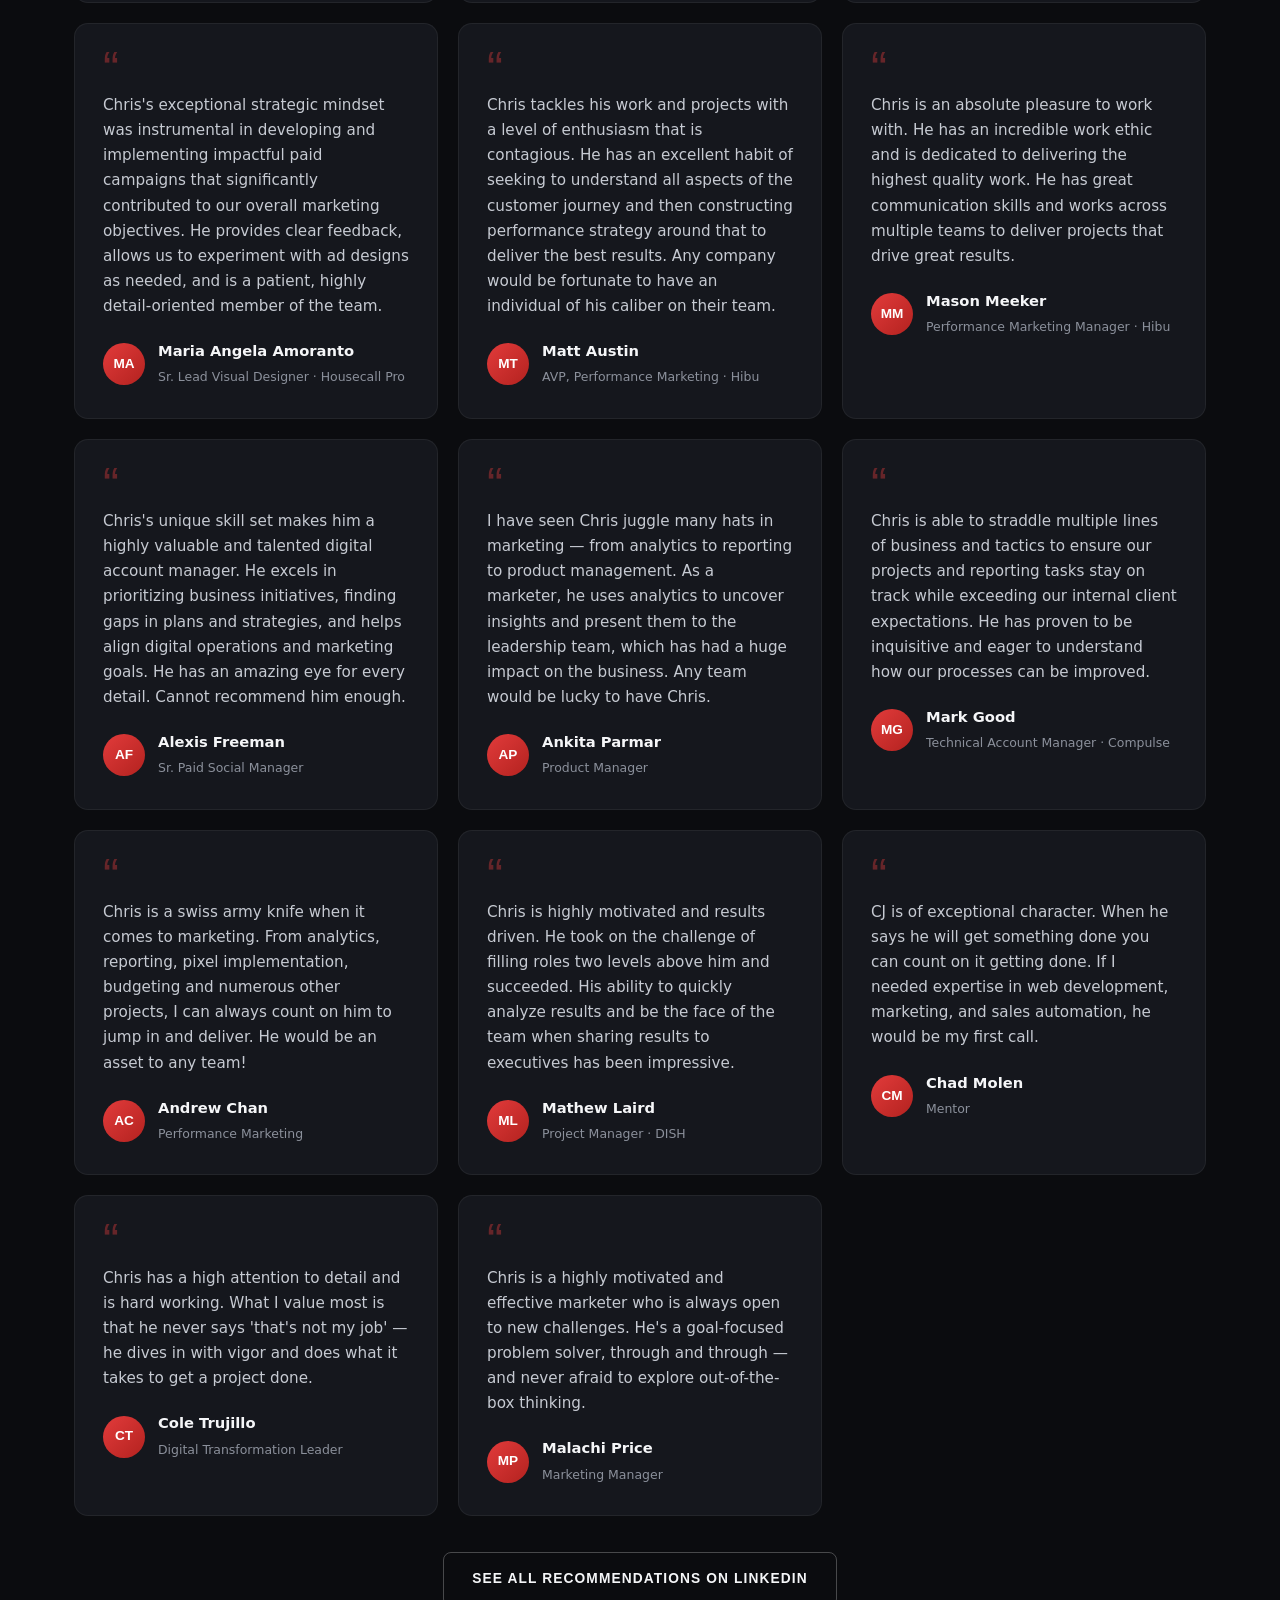
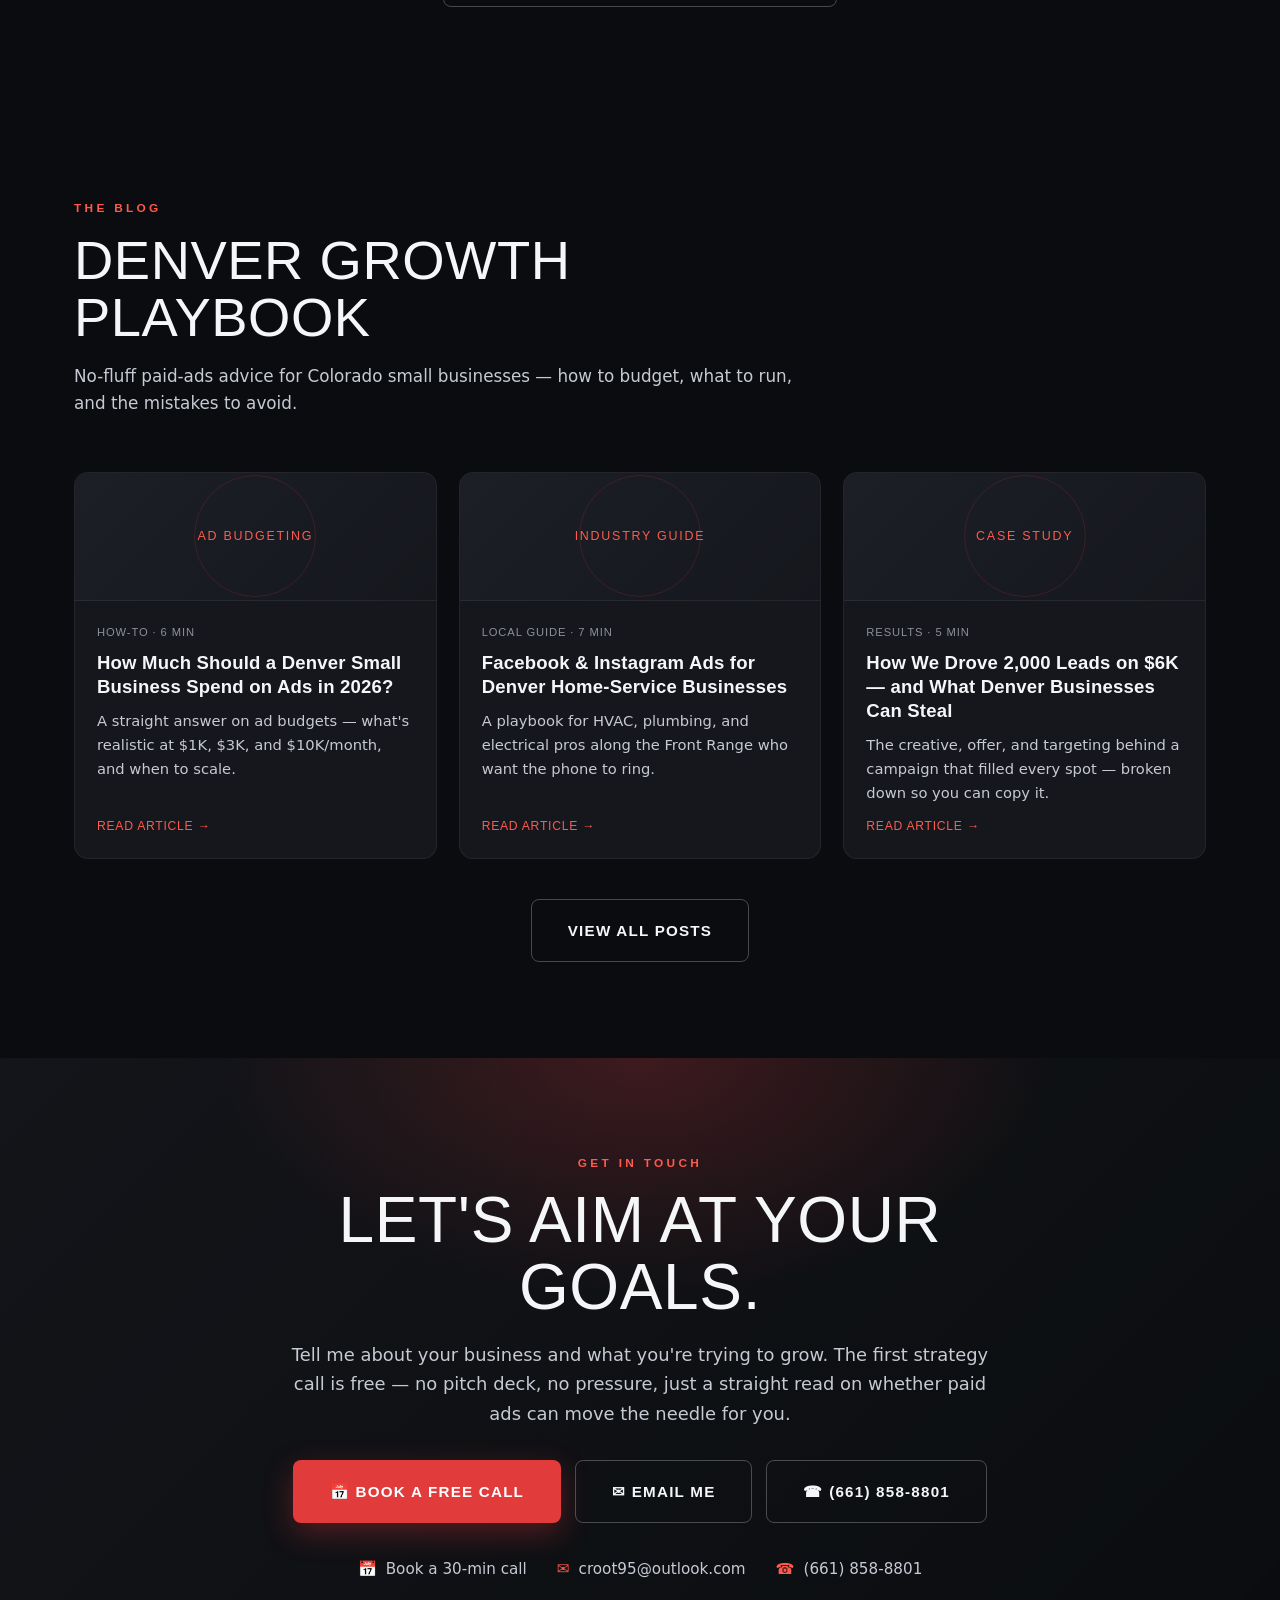
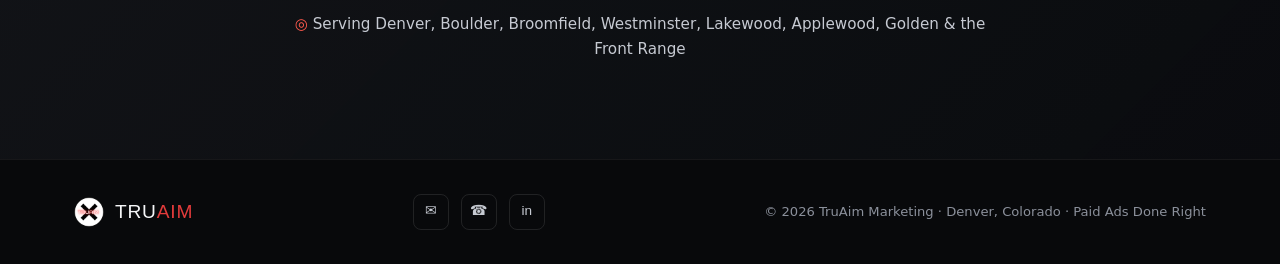
==== commit 833db1c7: "Add files via upload" ====
--- a/index.html
+++ b/index.html
@@ -15,7 +15,7 @@
 <!-- ===== SEO: Denver / Colorado paid ads ===== -->
 <title>Denver Paid Ads Consultant | TruAim Marketing — TikTok, Meta &amp; YouTube Ads for Colorado Businesses</title>
 <meta name="description" content="TruAim Marketing is a Denver-based paid ads consultant running end-to-end TikTok, Meta &amp; YouTube Ads for Colorado small and mid-size businesses — creative, messaging, campaign launch, and monthly performance management. $5K single-channel builds, $14K all-three setups, $1K/channel/mo management.">
-<meta name="keywords" content="Denver paid ads consultant, Colorado TikTok ads, Denver Facebook ads, Meta ads Colorado, YouTube ads Colorado, CRM integration Denver, lead form setup, Meta lead ads CRM, funnel optimization consultant, form building, paid social freelancer Denver, small business advertising Denver, lead generation Denver">
+<meta name="keywords" content="Denver paid ads consultant, Colorado TikTok ads, Denver Facebook ads, Meta ads Colorado, YouTube ads Colorado, CRM integration Denver, lead form setup, Meta lead ads CRM, funnel optimization consultant, form building, paid social freelancer Denver, small business advertising Denver, Boulder paid ads, Broomfield marketing, Westminster ads, Lakewood marketing, Golden Colorado ads, Arvada small business marketing, lead generation Denver">
 <meta name="author" content="Christopher Root">
 <link rel="canonical" href="https://truaimmarketing.com/">
 <meta name="robots" content="index, follow">
@@ -60,10 +60,14 @@
   "priceRange": "$$",
   "areaServed": [
     { "@type": "City", "name": "Denver" },
-    { "@type": "City", "name": "Aurora" },
+    { "@type": "City", "name": "Boulder" },
+    { "@type": "City", "name": "Broomfield" },
+    { "@type": "City", "name": "Westminster" },
     { "@type": "City", "name": "Lakewood" },
-    { "@type": "City", "name": "Boulder" },
-    { "@type": "City", "name": "Colorado Springs" },
+    { "@type": "City", "name": "Applewood" },
+    { "@type": "City", "name": "Golden" },
+    { "@type": "City", "name": "Arvada" },
+    { "@type": "City", "name": "Wheat Ridge" },
     { "@type": "State", "name": "Colorado" }
   ],
   "address": { "@type": "PostalAddress", "addressLocality": "Denver", "addressRegion": "CO", "addressCountry": "US" },
@@ -642,7 +646,7 @@
       <a href="https://calendly.com/chrisroot/30min" target="_blank" rel="noopener"><span class="ic">📅</span> Book a 30-min call</a>
       <a href="mailto:croot95@outlook.com"><span class="ic">✉</span> croot95@outlook.com</a>
       <a href="tel:+16618588801"><span class="ic">☎</span> (661) 858-8801</a>
-      <span><span class="ic">◎</span> Serving Denver &amp; all of Colorado</span>
+      <span><span class="ic">◎</span> Serving Denver, Boulder, Broomfield, Westminster, Lakewood, Applewood, Golden &amp; the Front Range</span>
     </div>
   </div>
 </section>
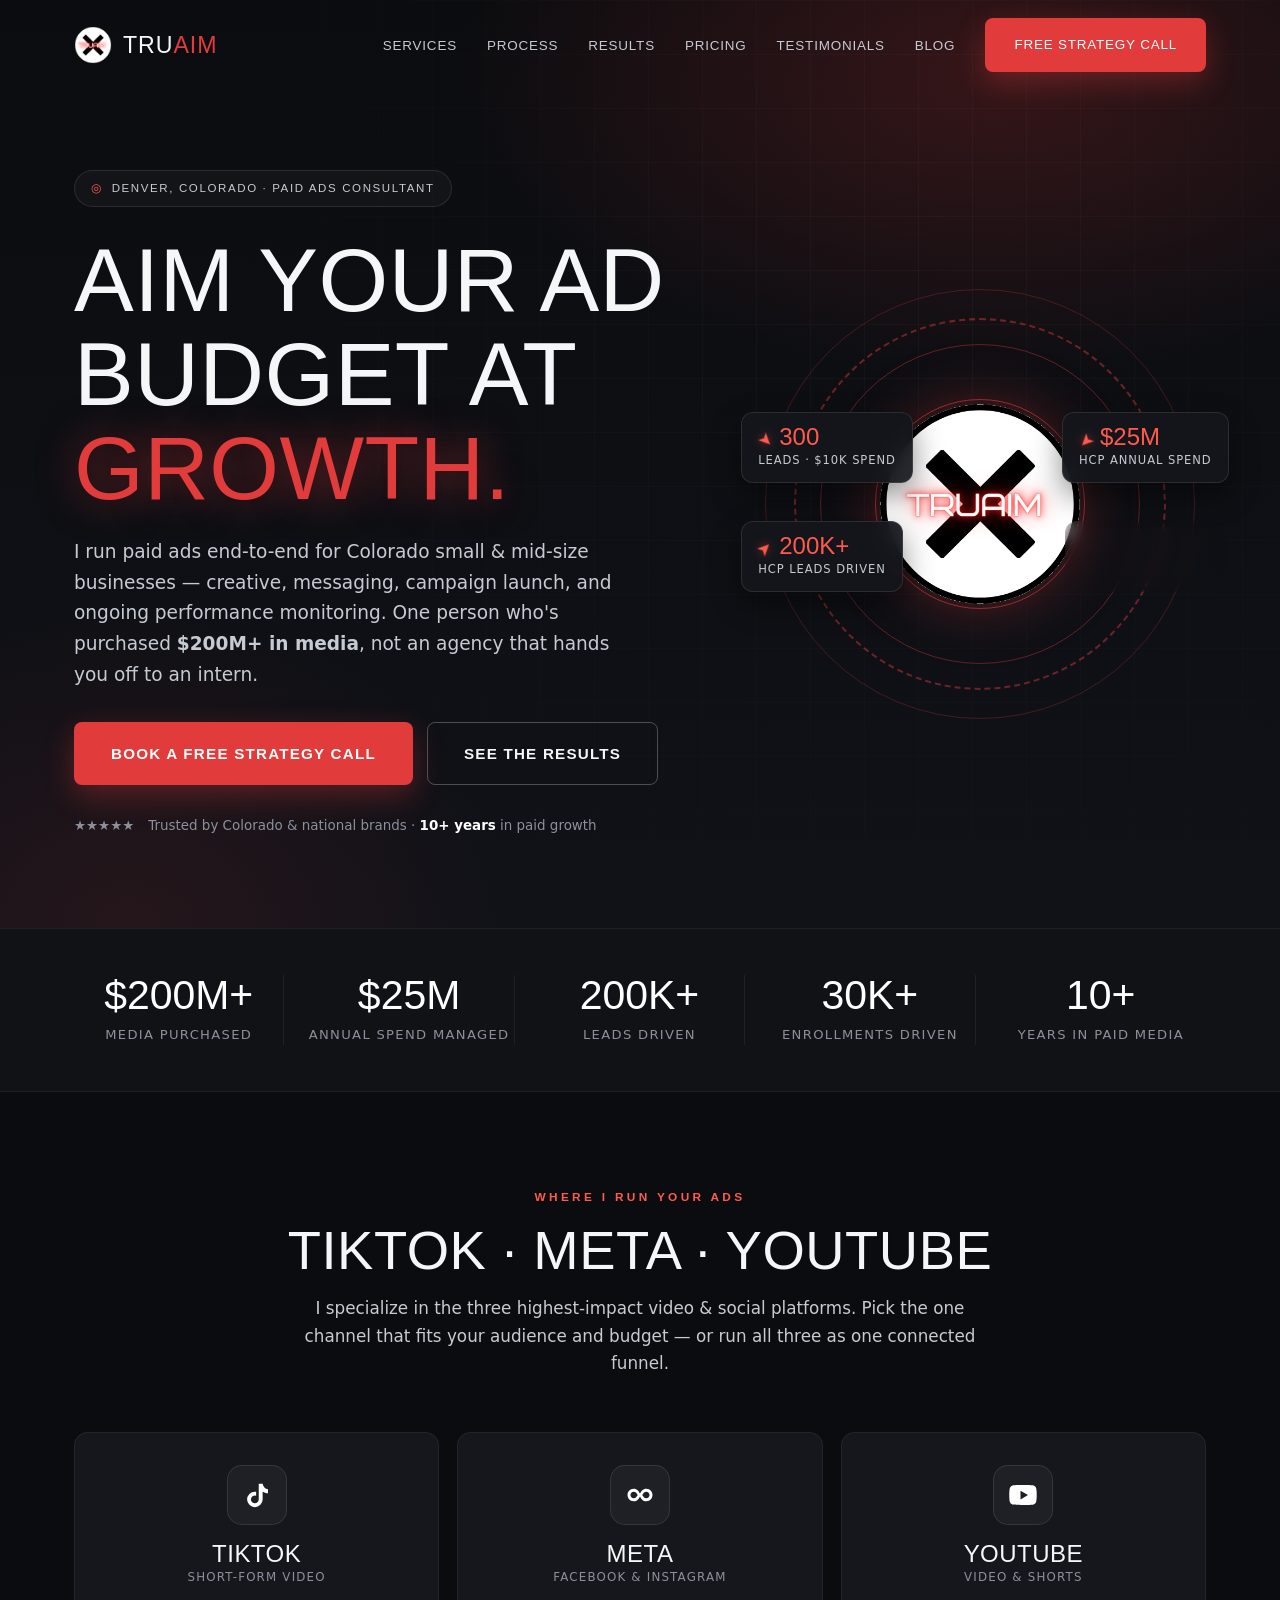
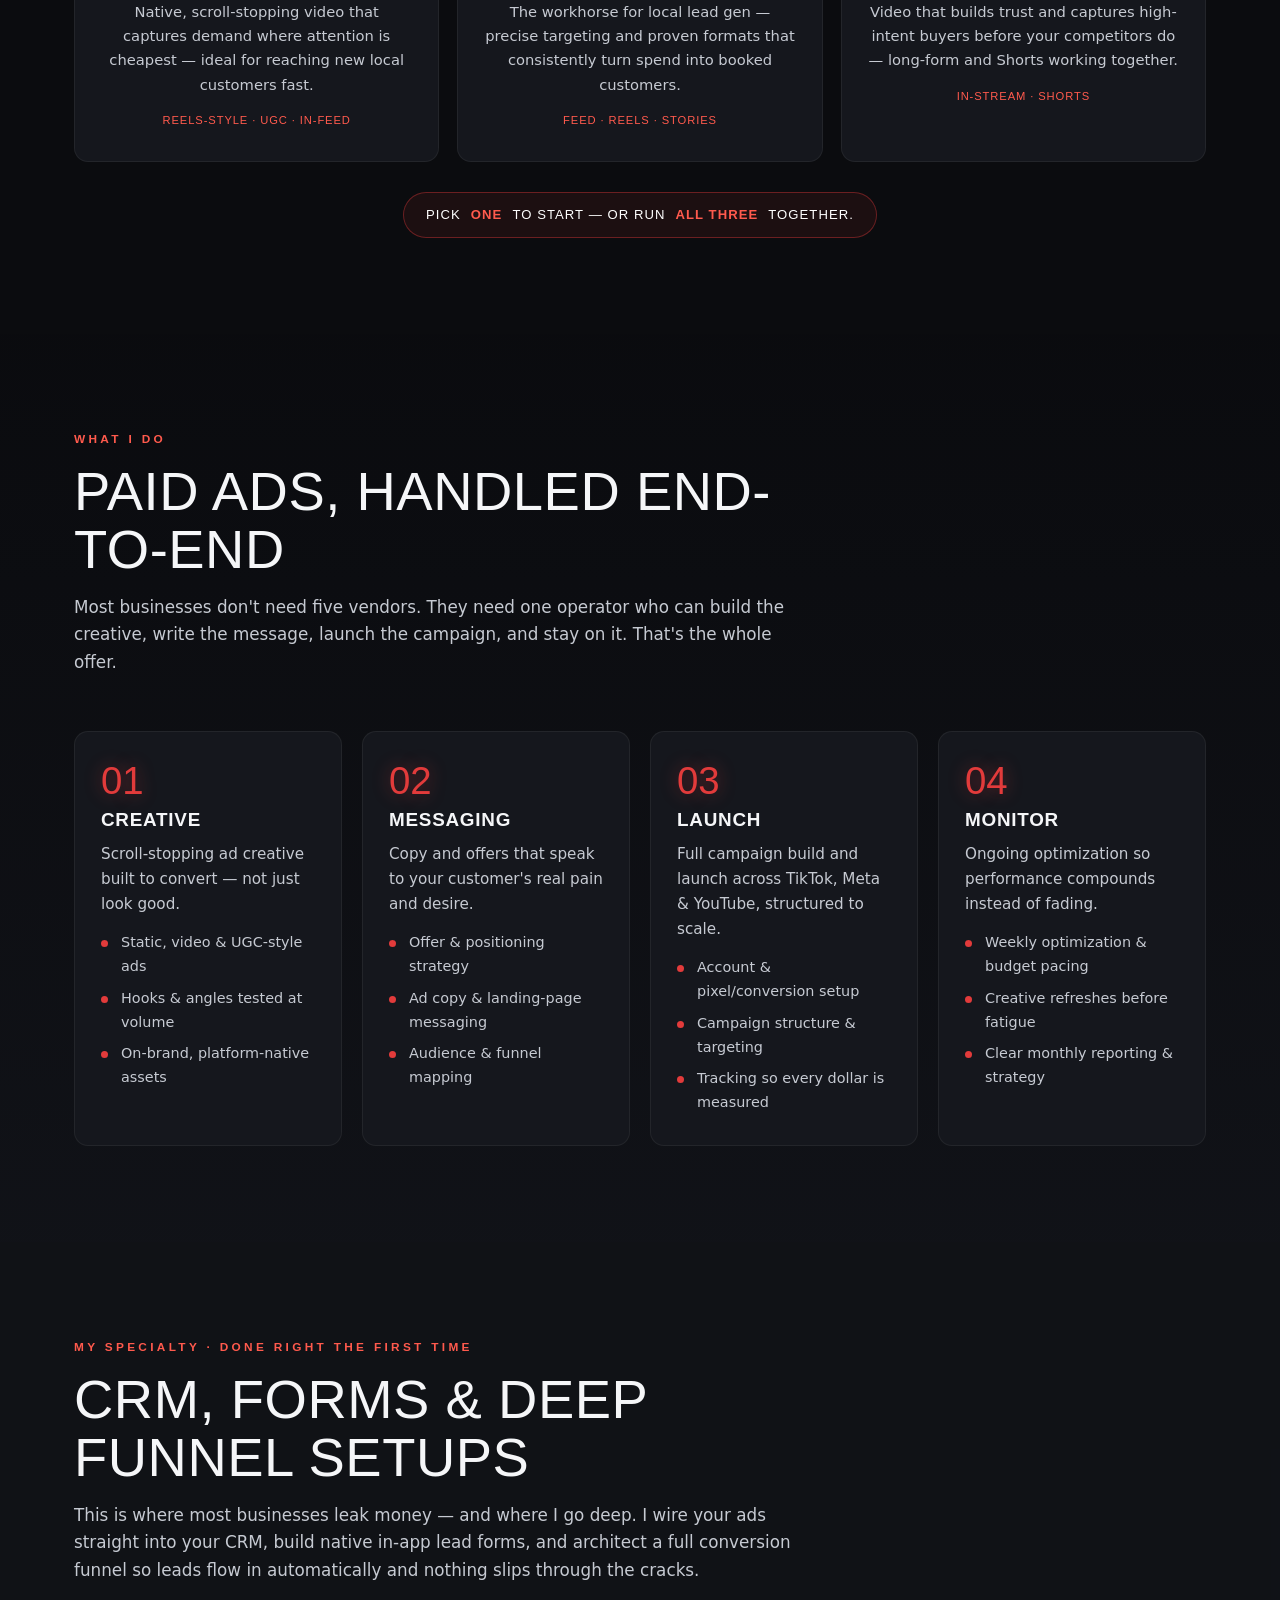
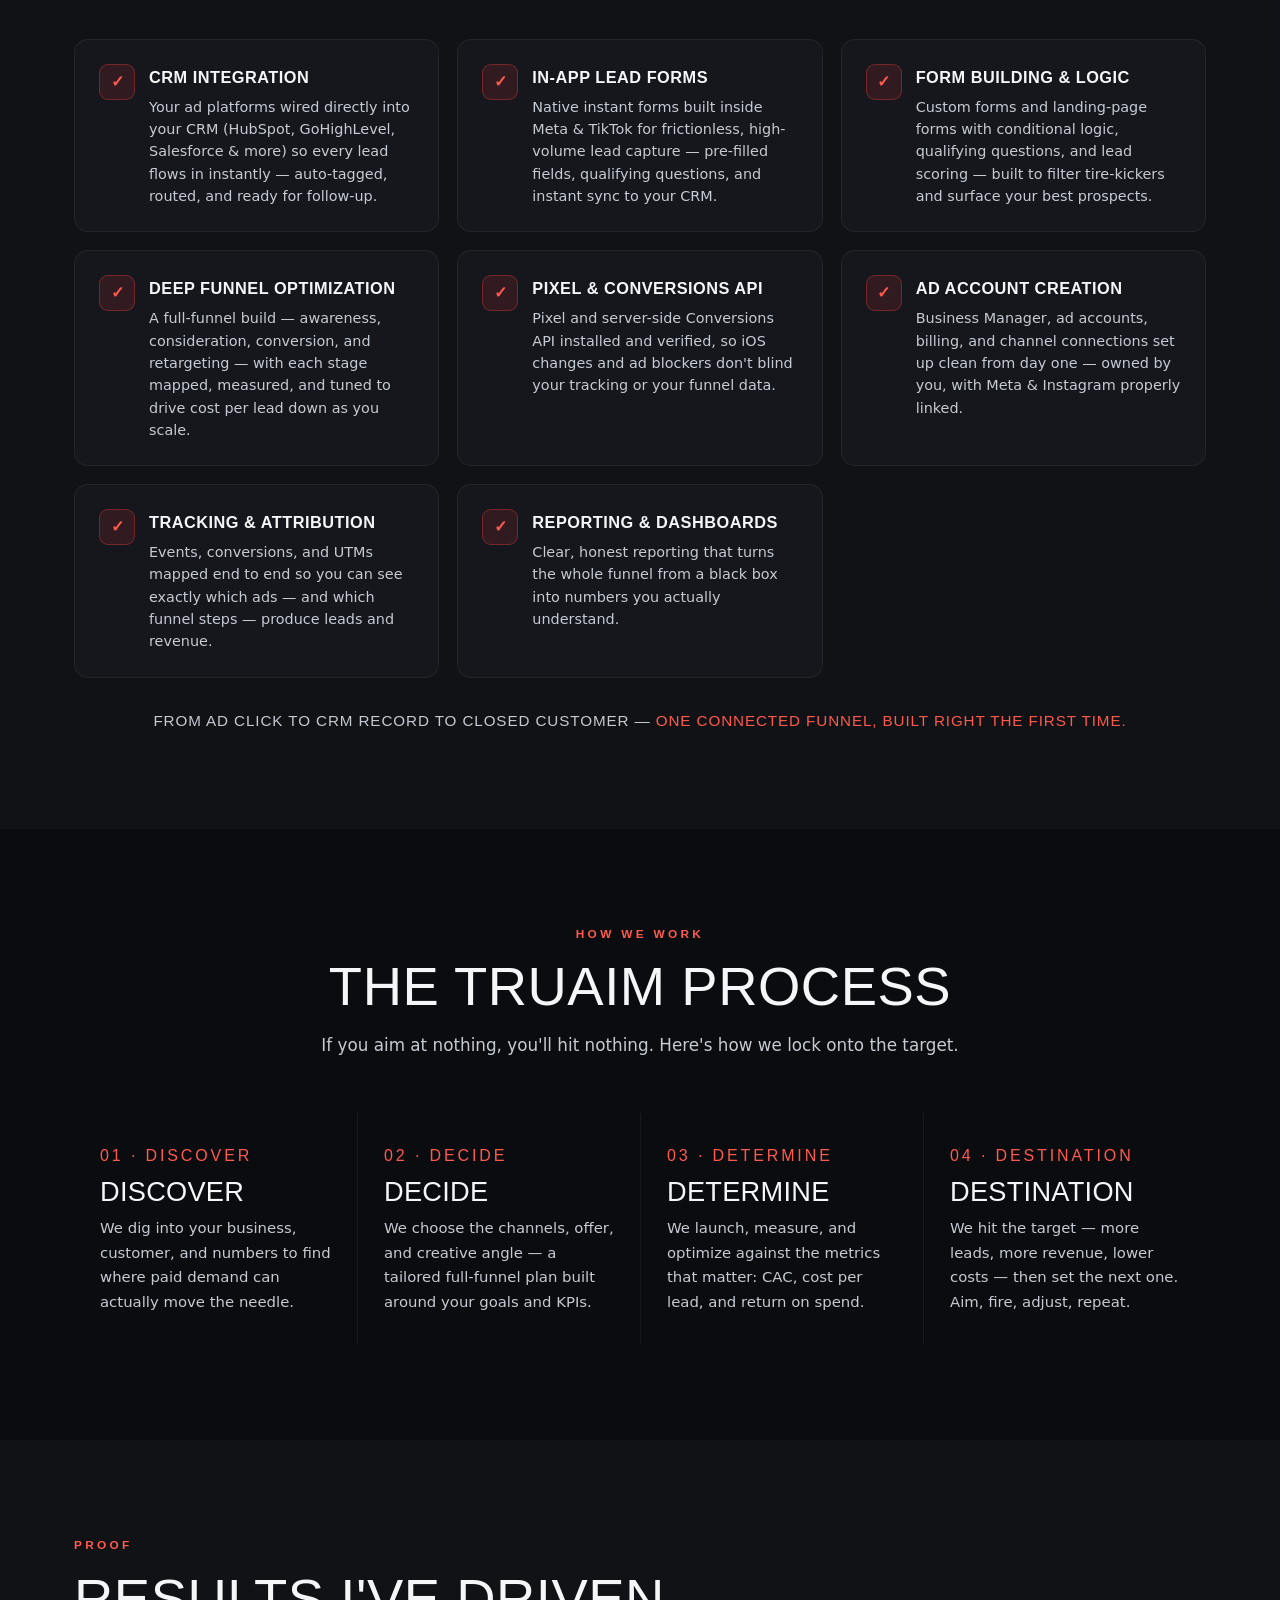
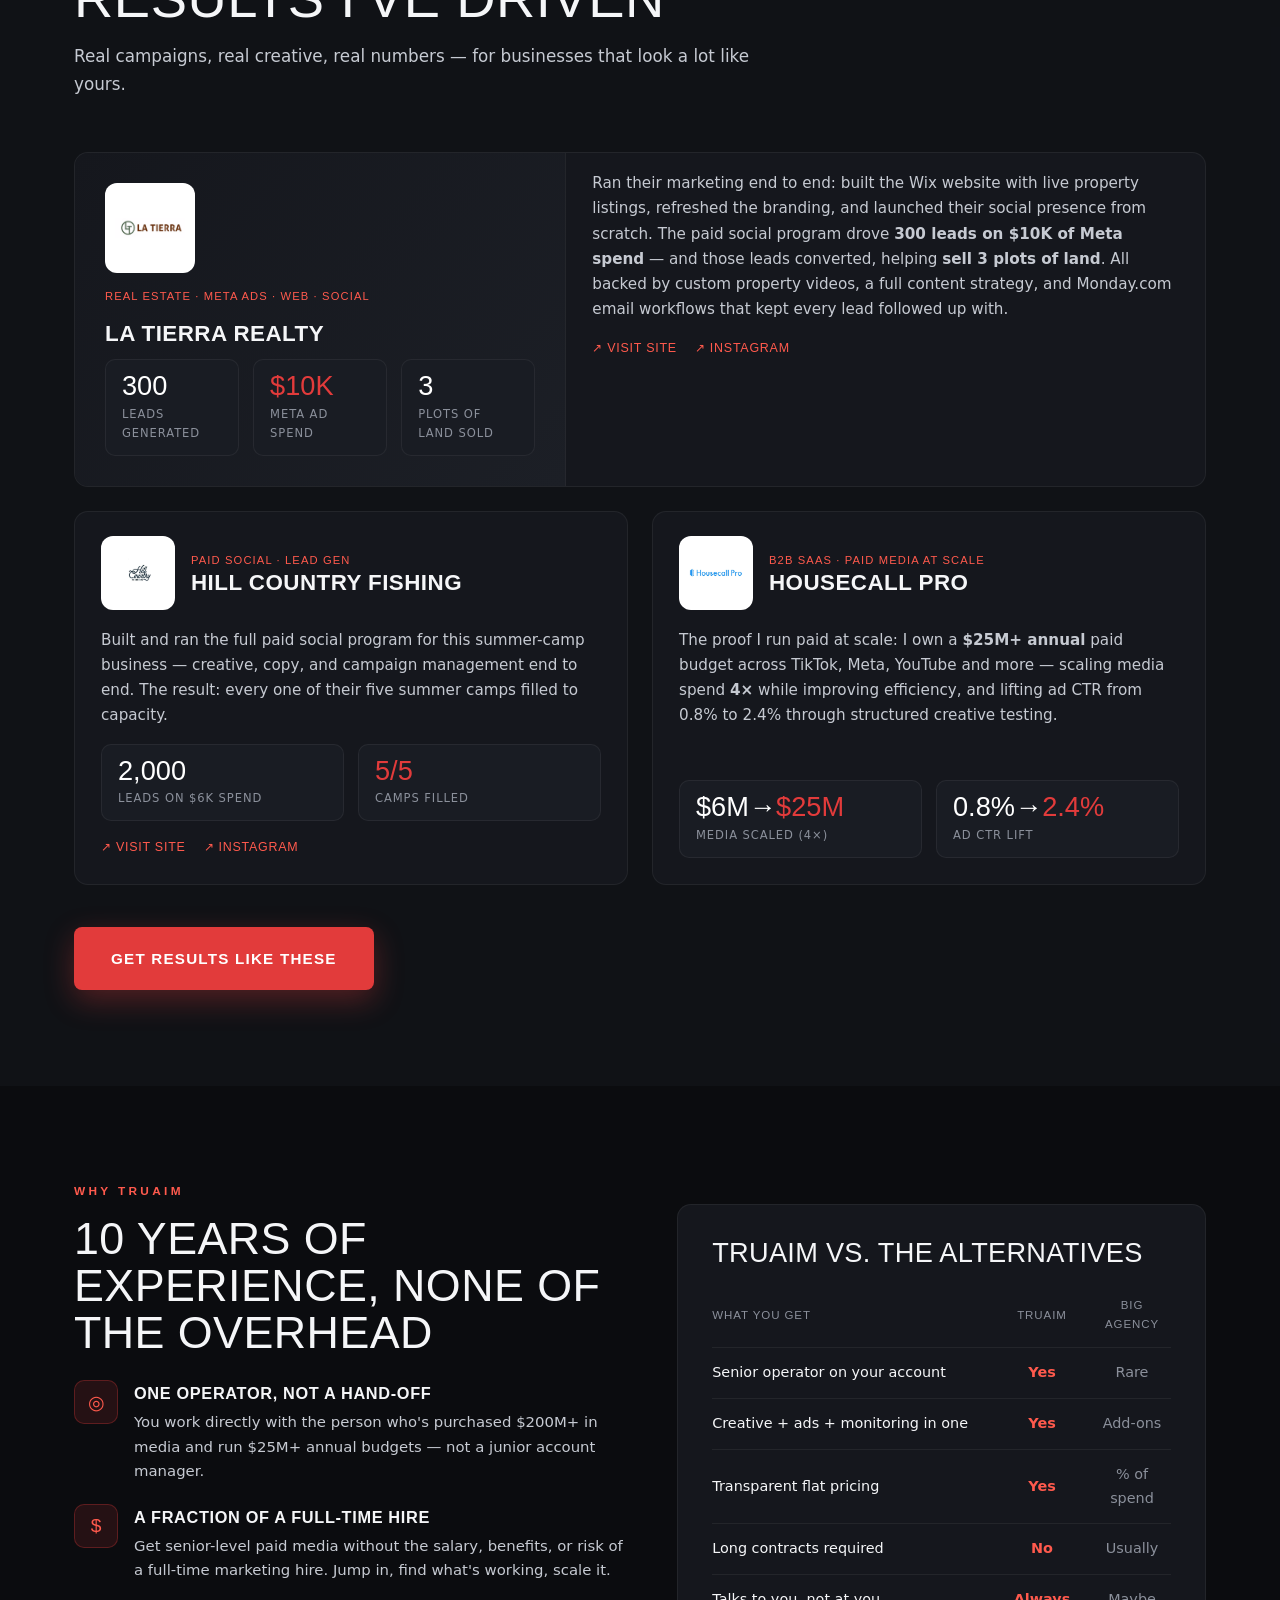
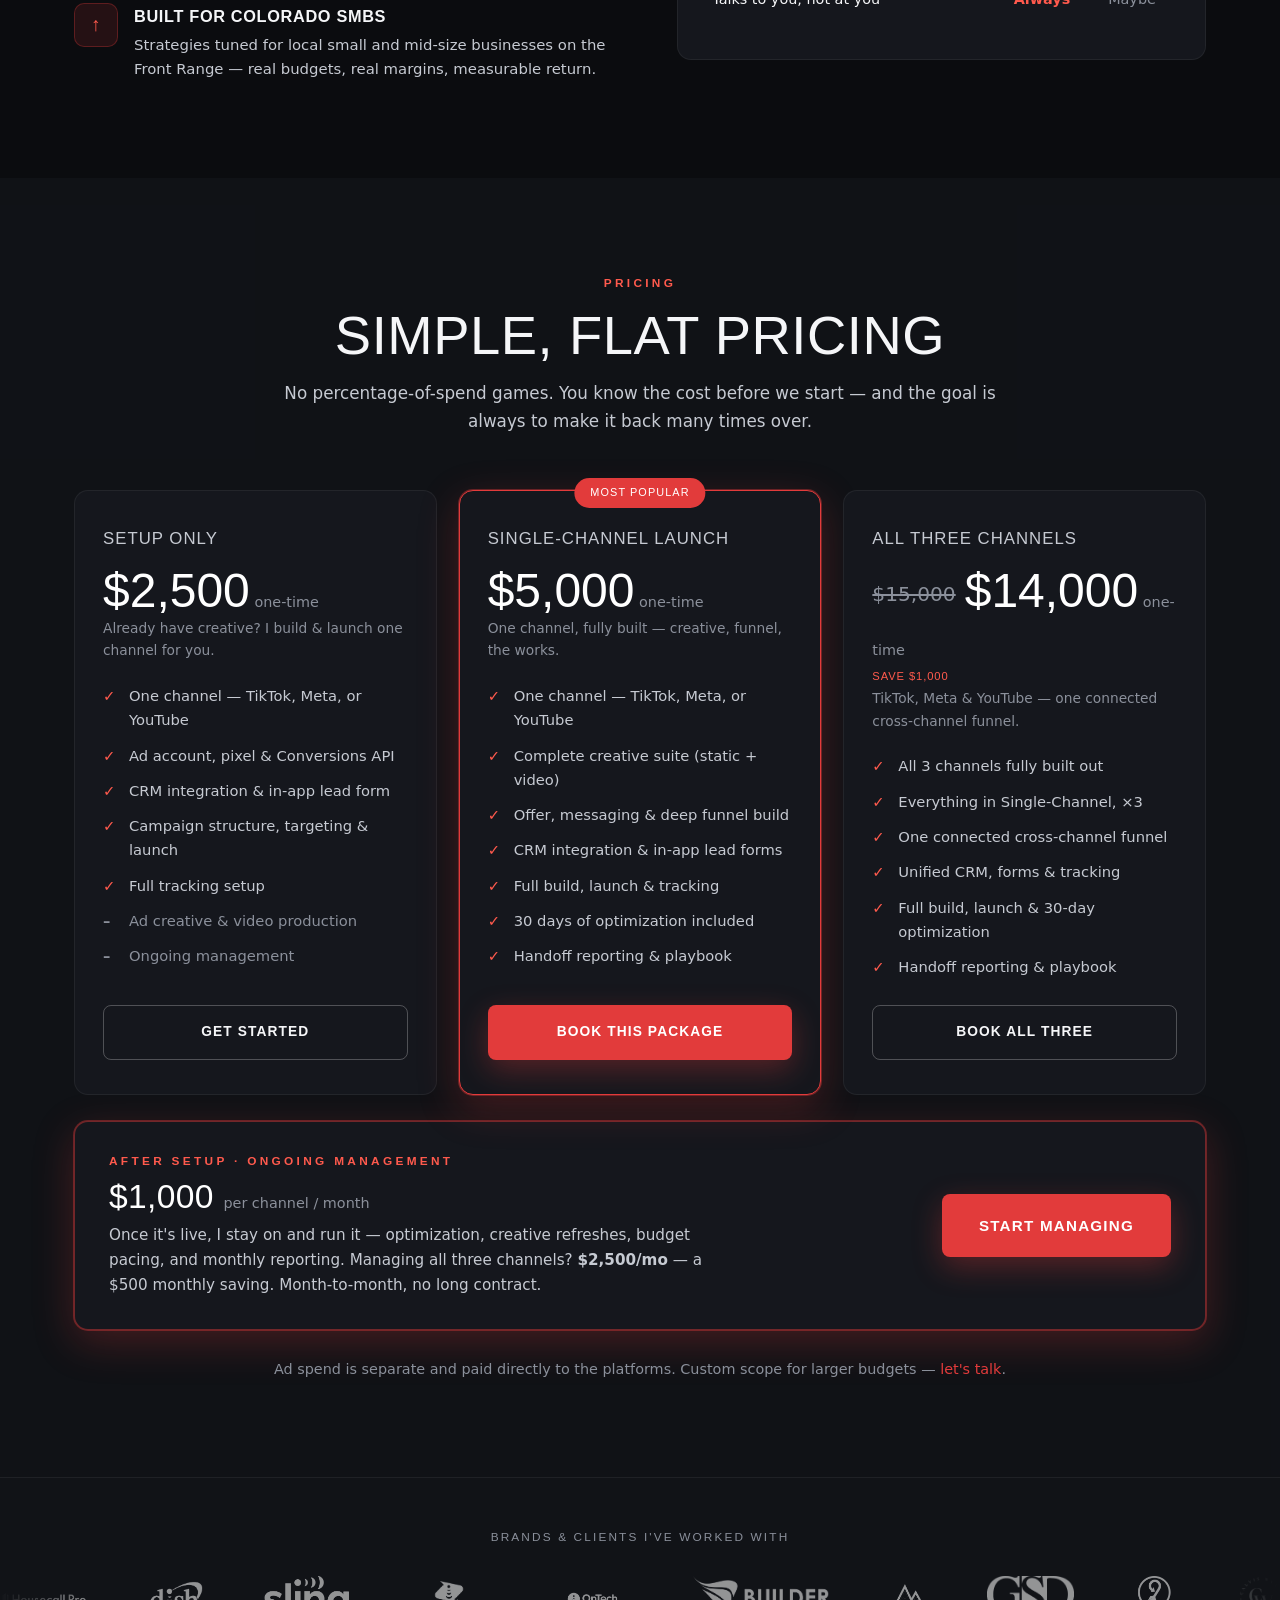
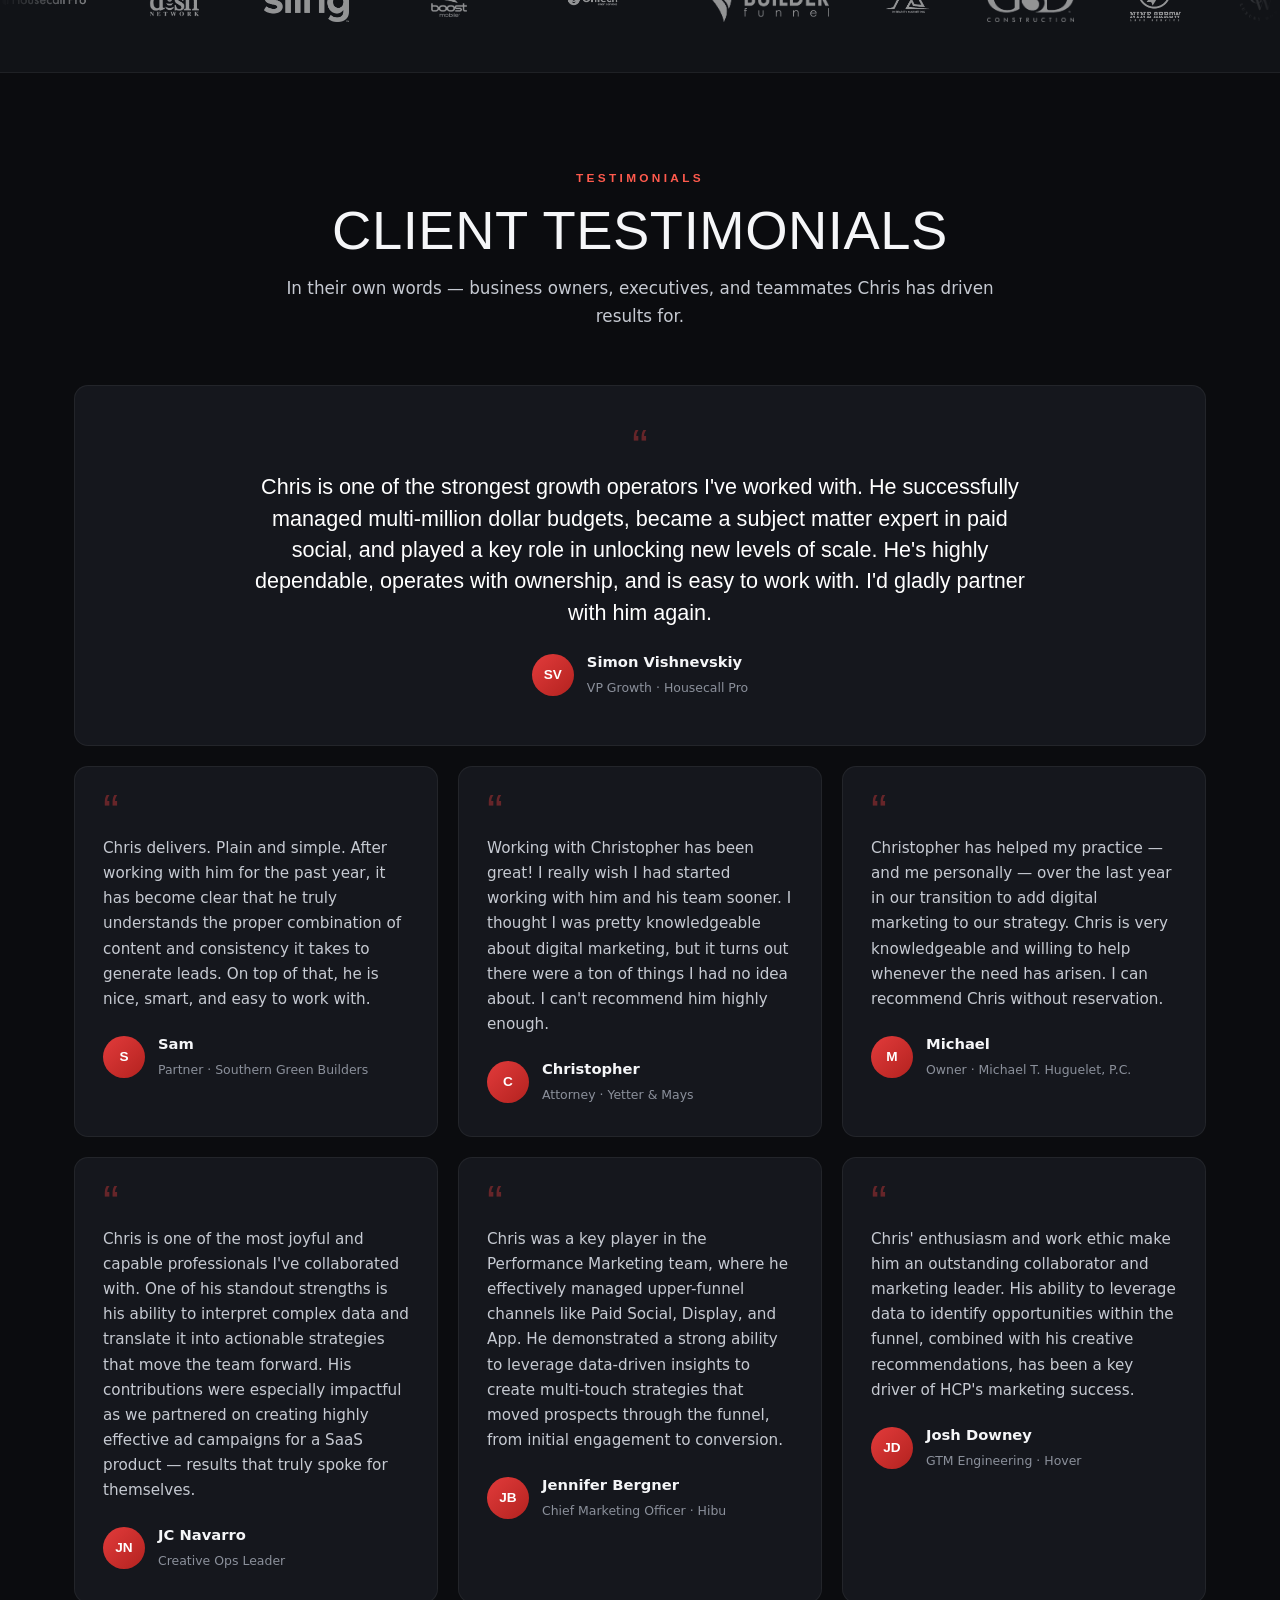
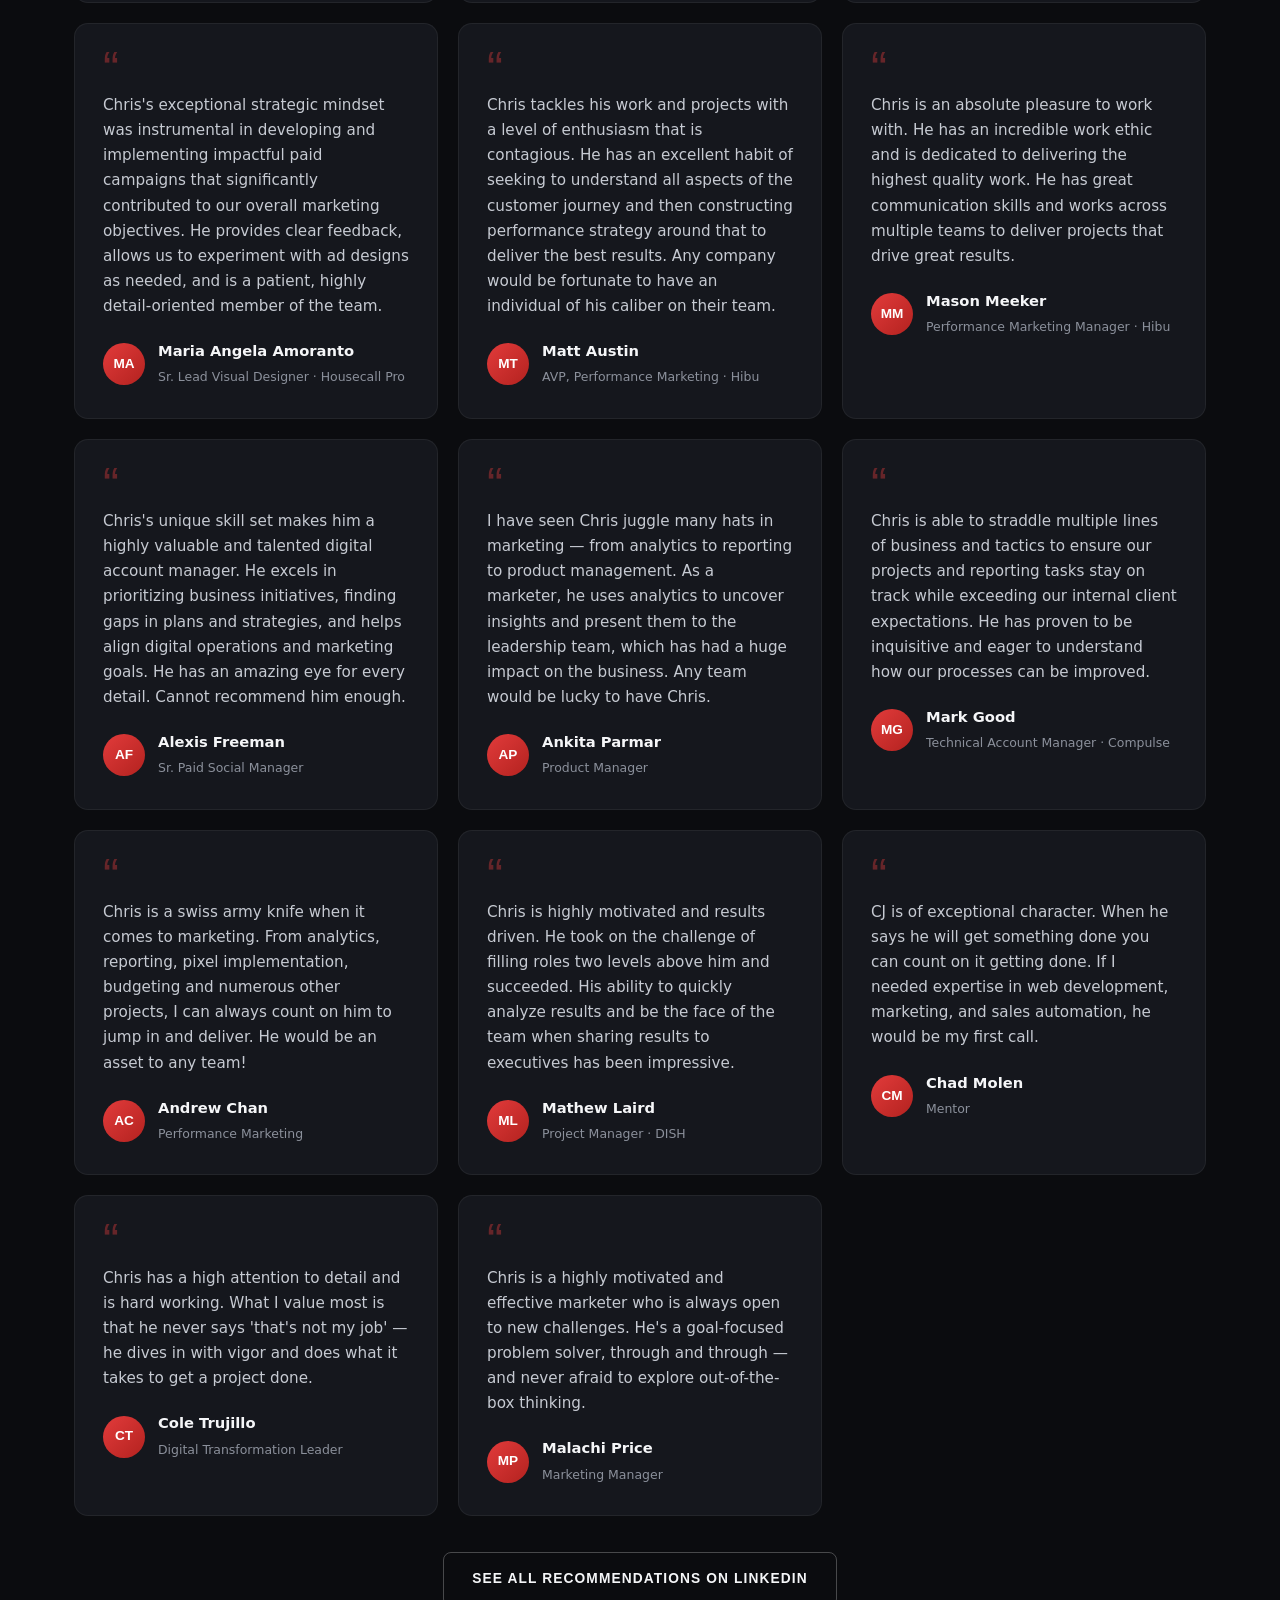
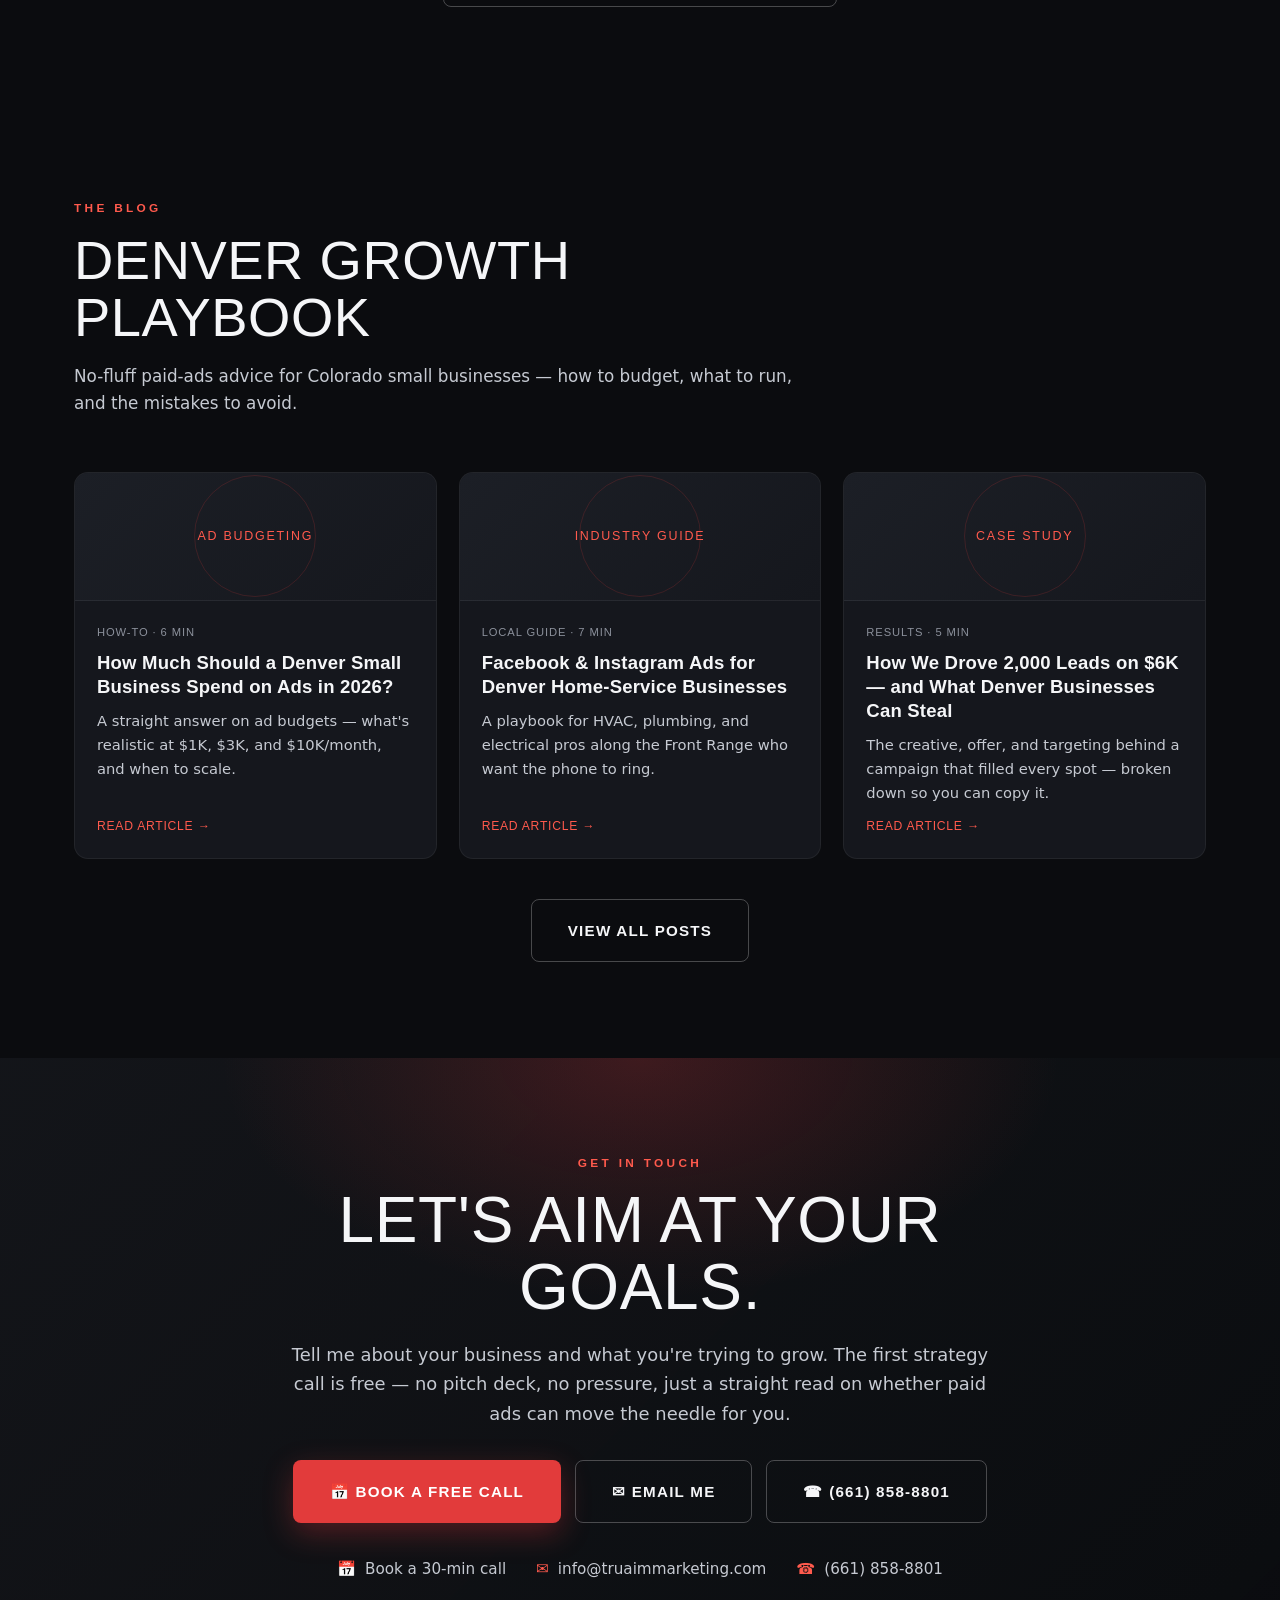
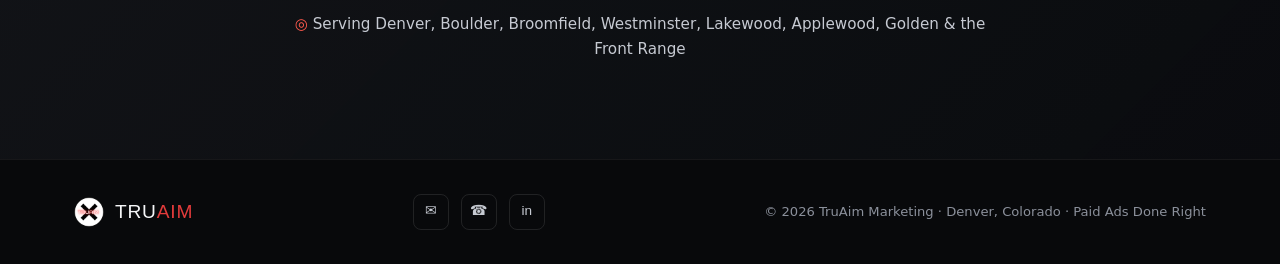
==== commit cf1bff4f: "Add files via upload" ====
--- a/index.html
+++ b/index.html
@@ -56,7 +56,7 @@
   "image": "https://truaimmarketing.com/assets/truaim-logo.png",
   "founder": { "@type": "Person", "name": "Christopher Root" },
   "telephone": "+1-661-858-8801",
-  "email": "croot95@outlook.com",
+  "email": "info@truaimmarketing.com",
   "priceRange": "$$",
   "areaServed": [
     { "@type": "City", "name": "Denver" },
@@ -639,12 +639,12 @@
     <p>Tell me about your business and what you're trying to grow. The first strategy call is free — no pitch deck, no pressure, just a straight read on whether paid ads can move the needle for you.</p>
     <div class="cta-btns">
       <a href="https://calendly.com/chrisroot/30min" target="_blank" rel="noopener" class="btn btn-primary btn-lg">📅 Book a Free Call</a>
-      <a href="mailto:croot95@outlook.com?subject=TruAim%20-%20Free%20Strategy%20Call&body=Hi%20Christopher%2C%0A%0AMy%20business%3A%0AWhat%20I%27m%20trying%20to%20grow%3A%0AMonthly%20ad%20budget%20(rough)%3A%0A%0AThanks!" class="btn btn-ghost btn-lg">✉ Email Me</a>
+      <a href="mailto:info@truaimmarketing.com?subject=TruAim%20-%20Free%20Strategy%20Call&body=Hi%20Christopher%2C%0A%0AMy%20business%3A%0AWhat%20I%27m%20trying%20to%20grow%3A%0AMonthly%20ad%20budget%20(rough)%3A%0A%0AThanks!" class="btn btn-ghost btn-lg">✉ Email Me</a>
       <a href="tel:+16618588801" class="btn btn-ghost btn-lg">☎ (661) 858-8801</a>
     </div>
     <div class="contact-meta">
       <a href="https://calendly.com/chrisroot/30min" target="_blank" rel="noopener"><span class="ic">📅</span> Book a 30-min call</a>
-      <a href="mailto:croot95@outlook.com"><span class="ic">✉</span> croot95@outlook.com</a>
+      <a href="mailto:info@truaimmarketing.com"><span class="ic">✉</span> info@truaimmarketing.com</a>
       <a href="tel:+16618588801"><span class="ic">☎</span> (661) 858-8801</a>
       <span><span class="ic">◎</span> Serving Denver, Boulder, Broomfield, Westminster, Lakewood, Applewood, Golden &amp; the Front Range</span>
     </div>
@@ -656,7 +656,7 @@
   <div class="container footer-inner">
     <a href="#top" class="brand"><img class="logo" src="assets/truaim-logo.png" alt="TruAim" style="height:30px;width:30px"> <b>TRU<span class="x">AIM</span></b></a>
     <div class="footer-social">
-      <a href="mailto:croot95@outlook.com" aria-label="Email">✉</a>
+      <a href="mailto:info@truaimmarketing.com" aria-label="Email">✉</a>
       <a href="tel:+16618588801" aria-label="Phone">☎</a>
       <a href="https://www.linkedin.com/in/christopher-root-53abb6142/" target="_blank" rel="noopener" aria-label="LinkedIn">in</a>
     </div>
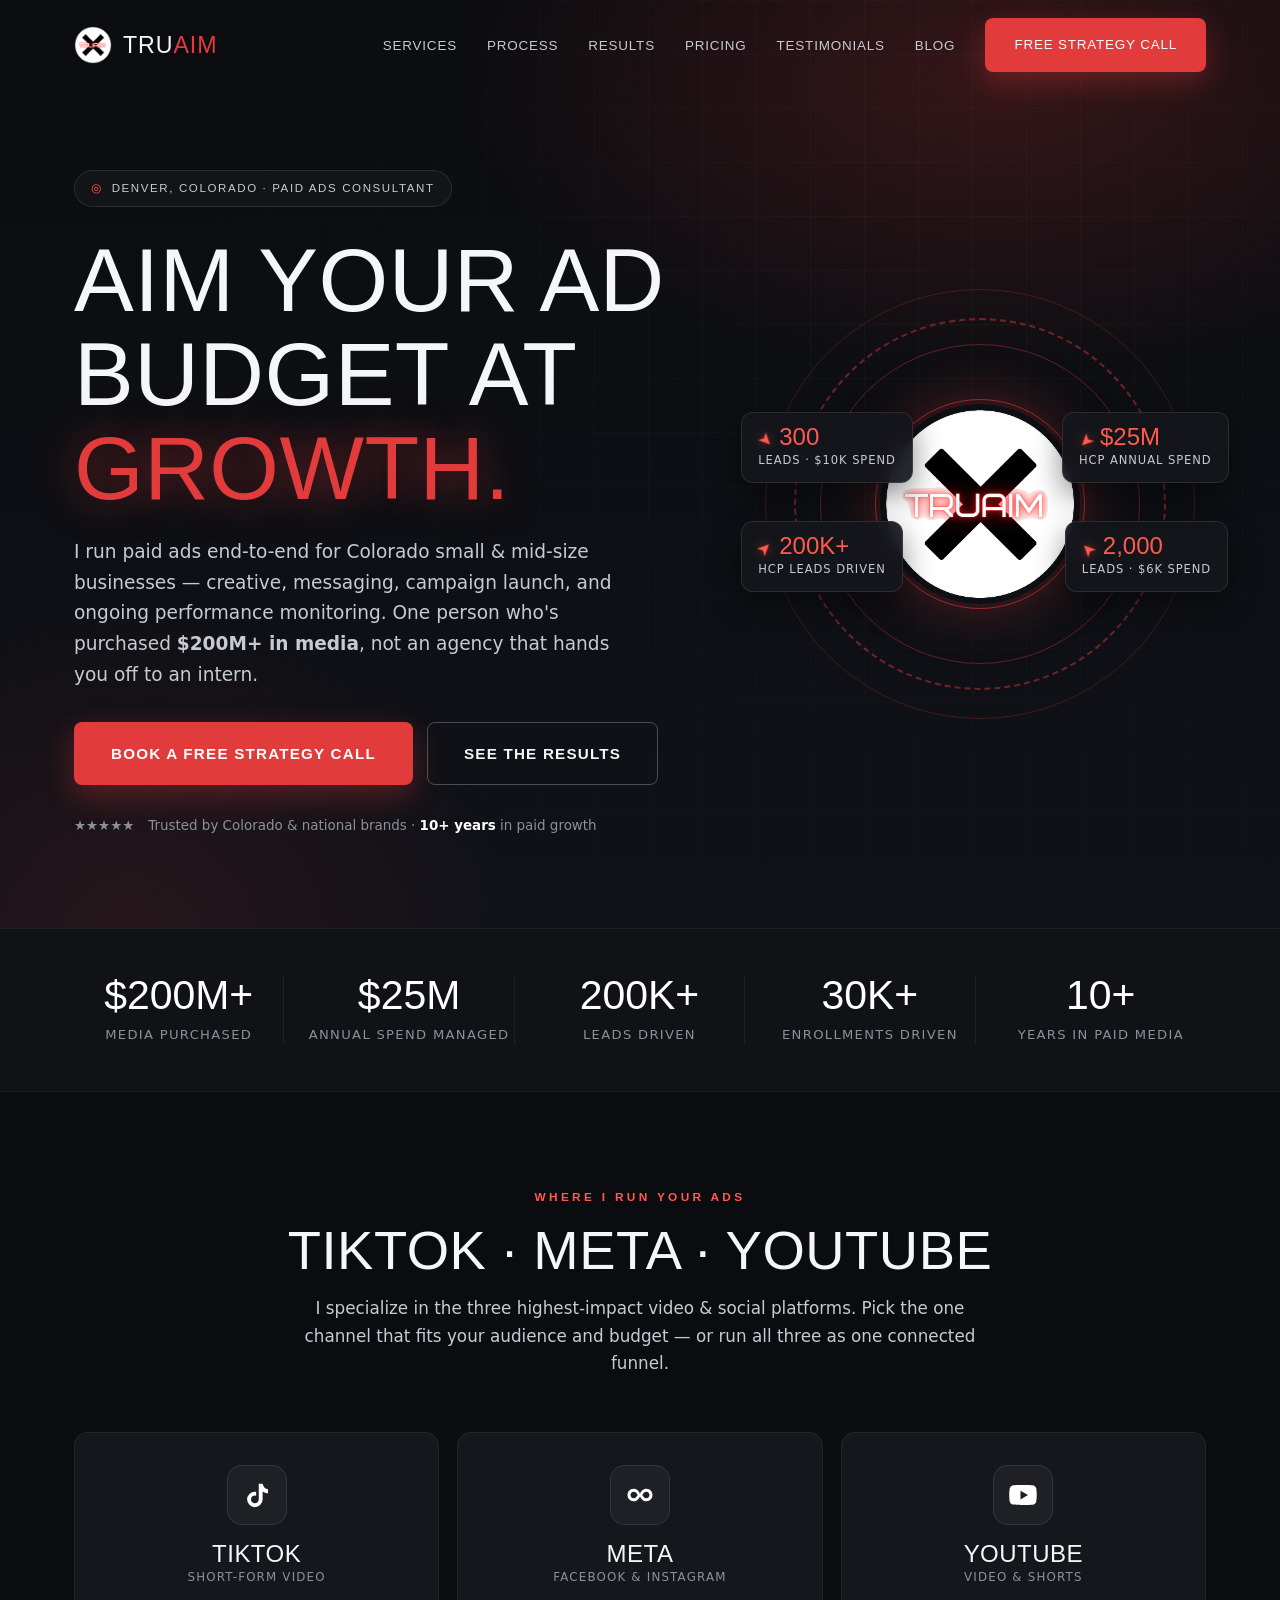
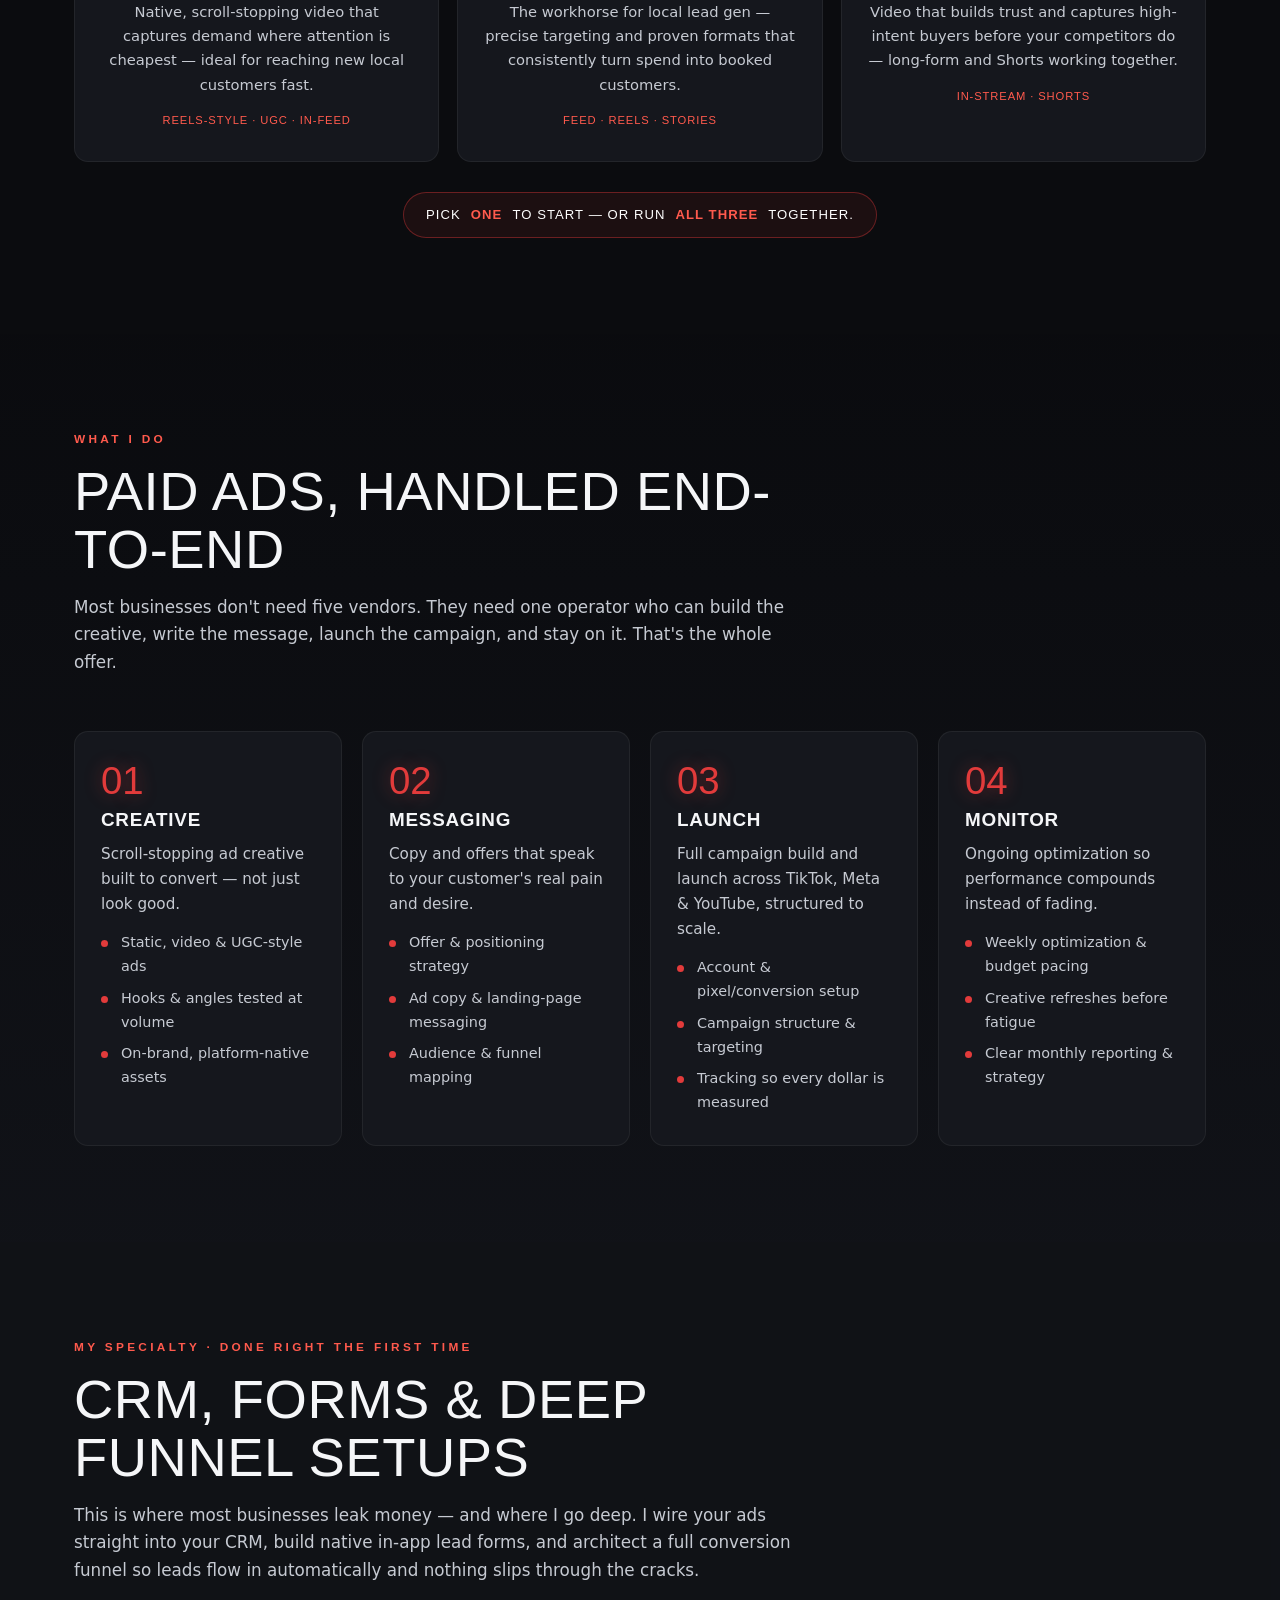
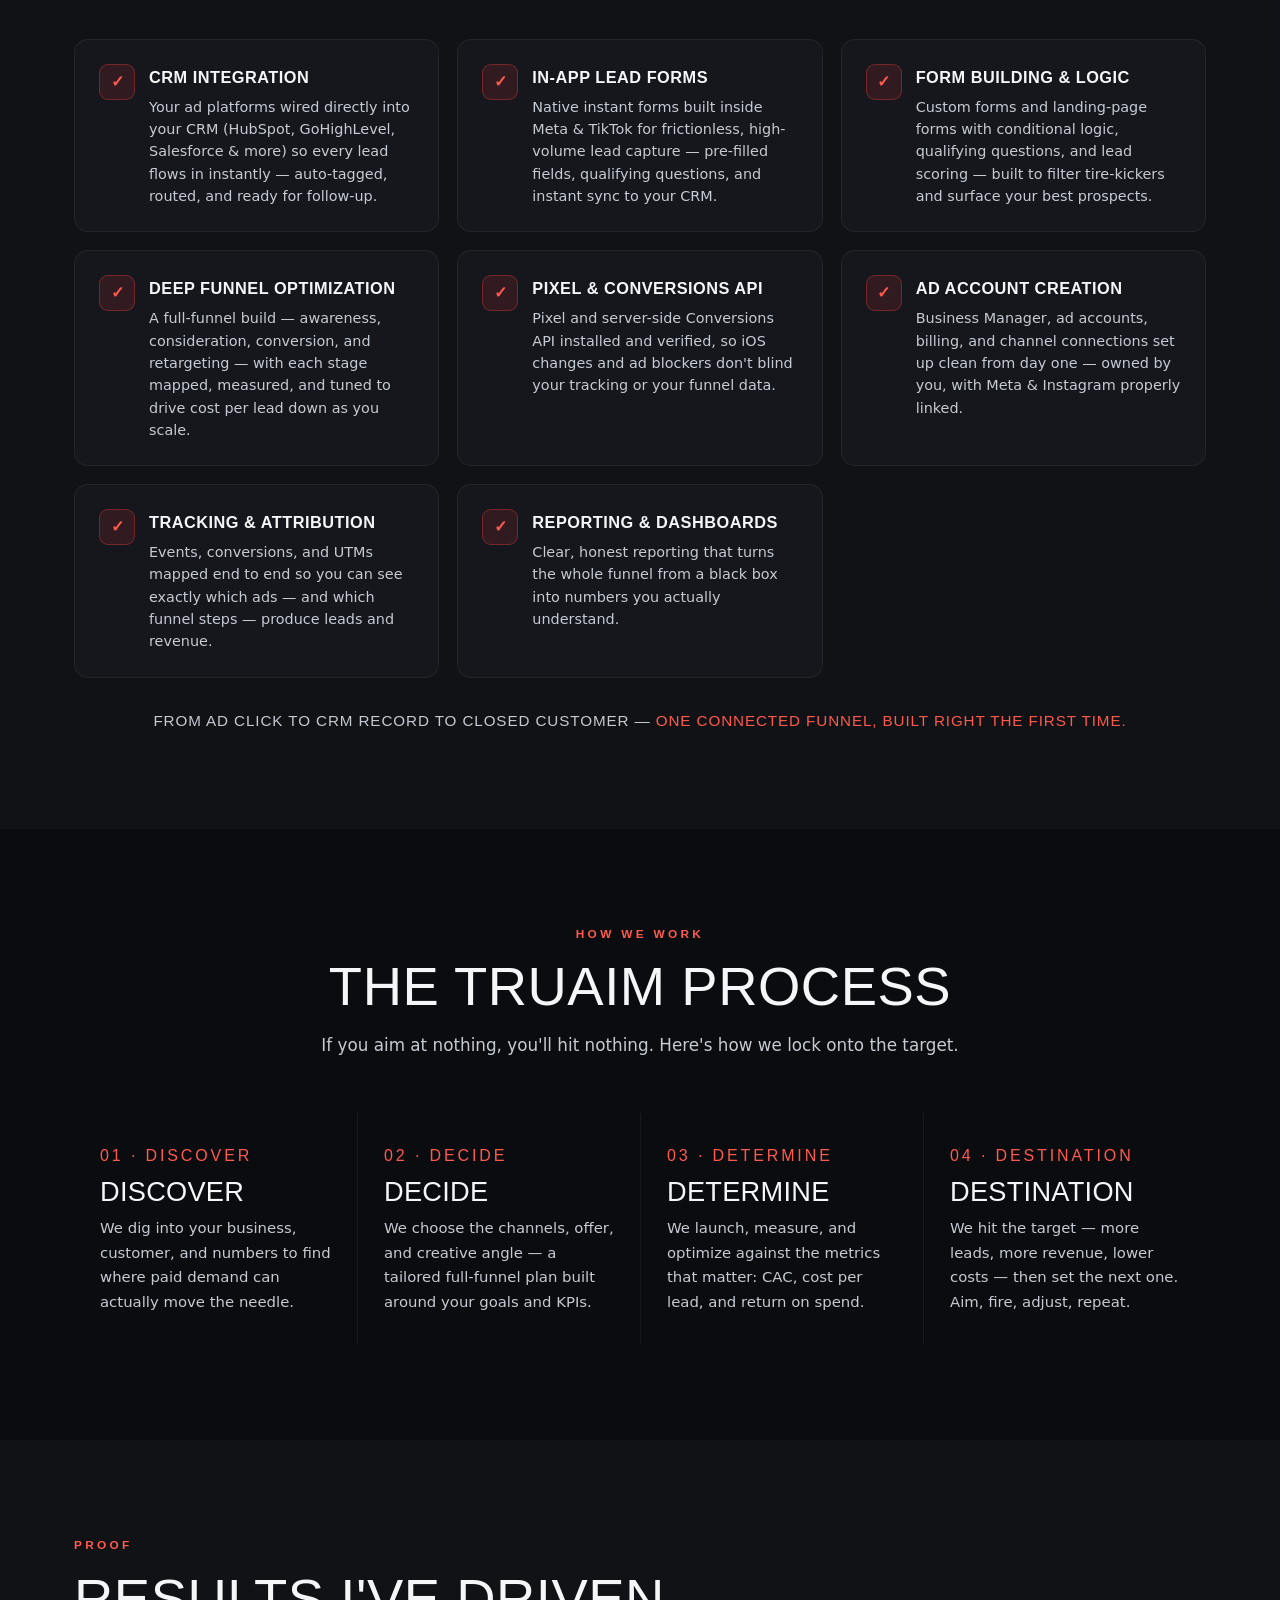
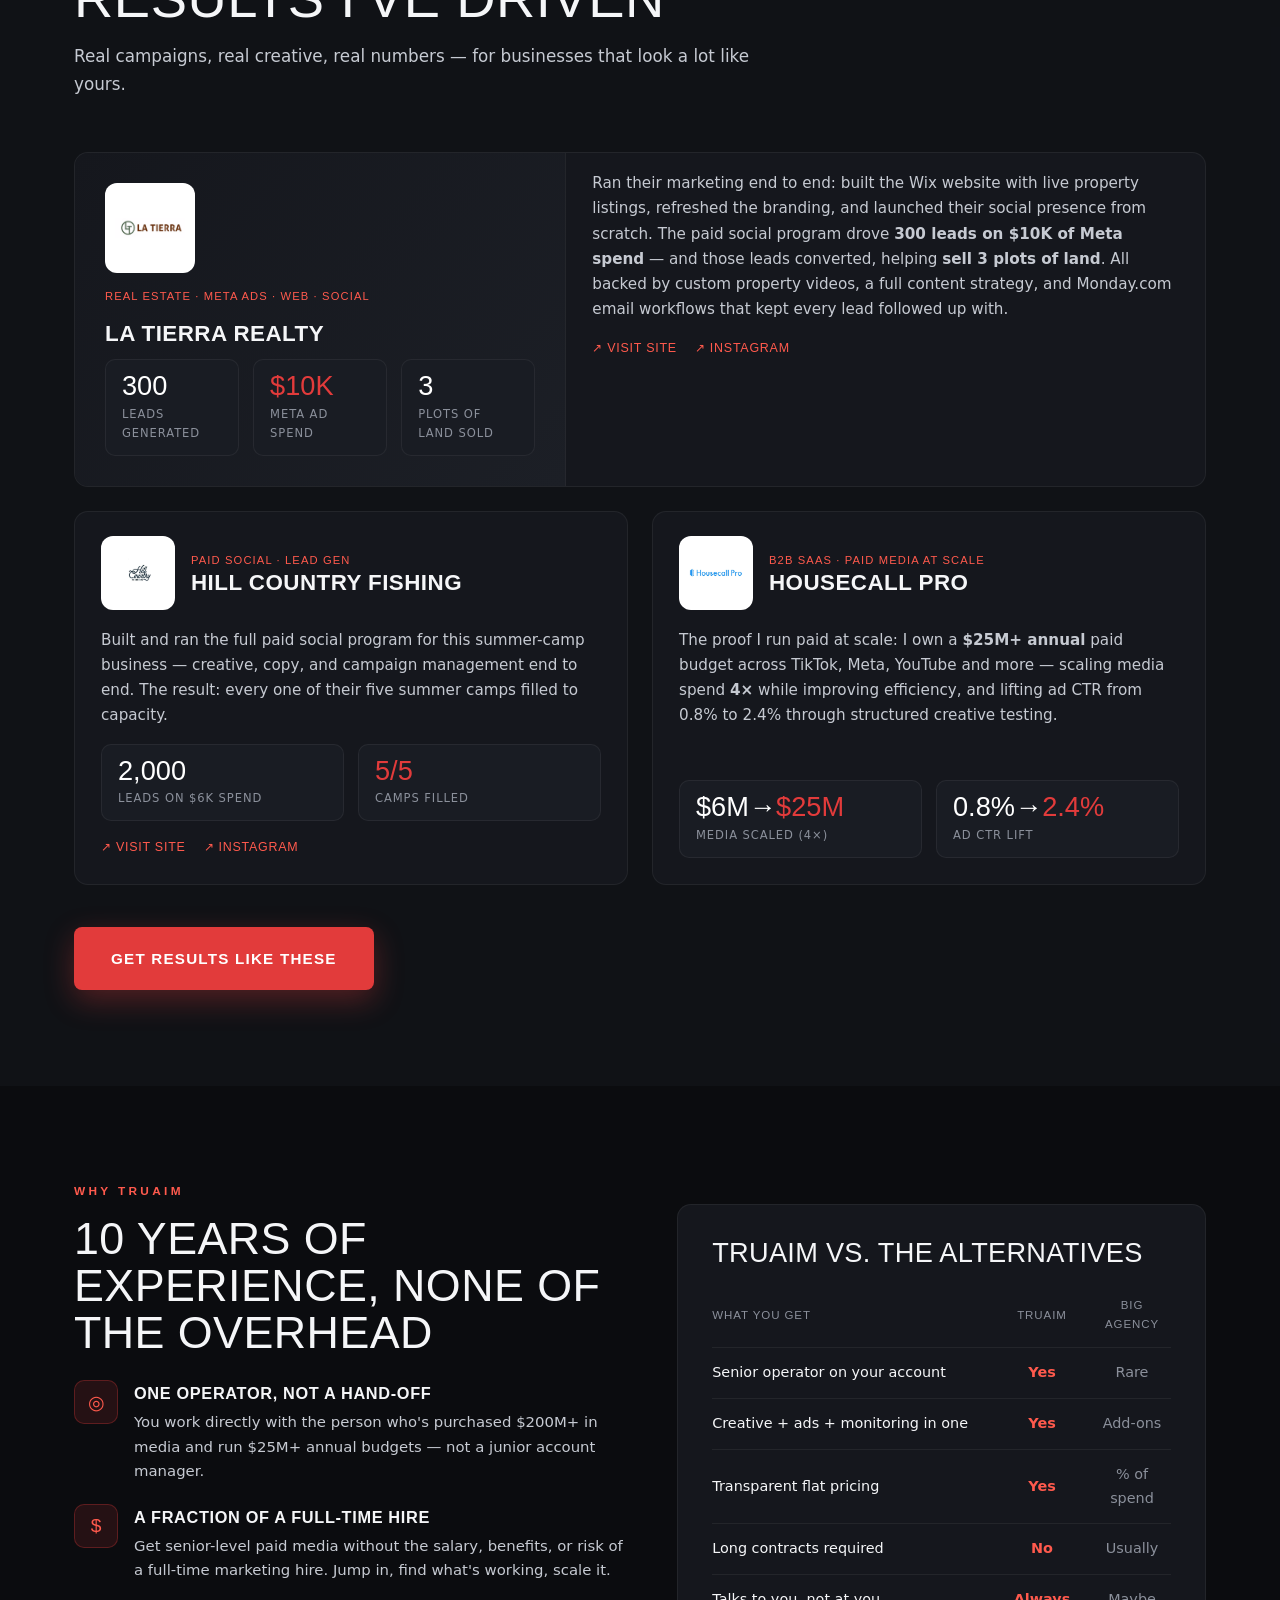
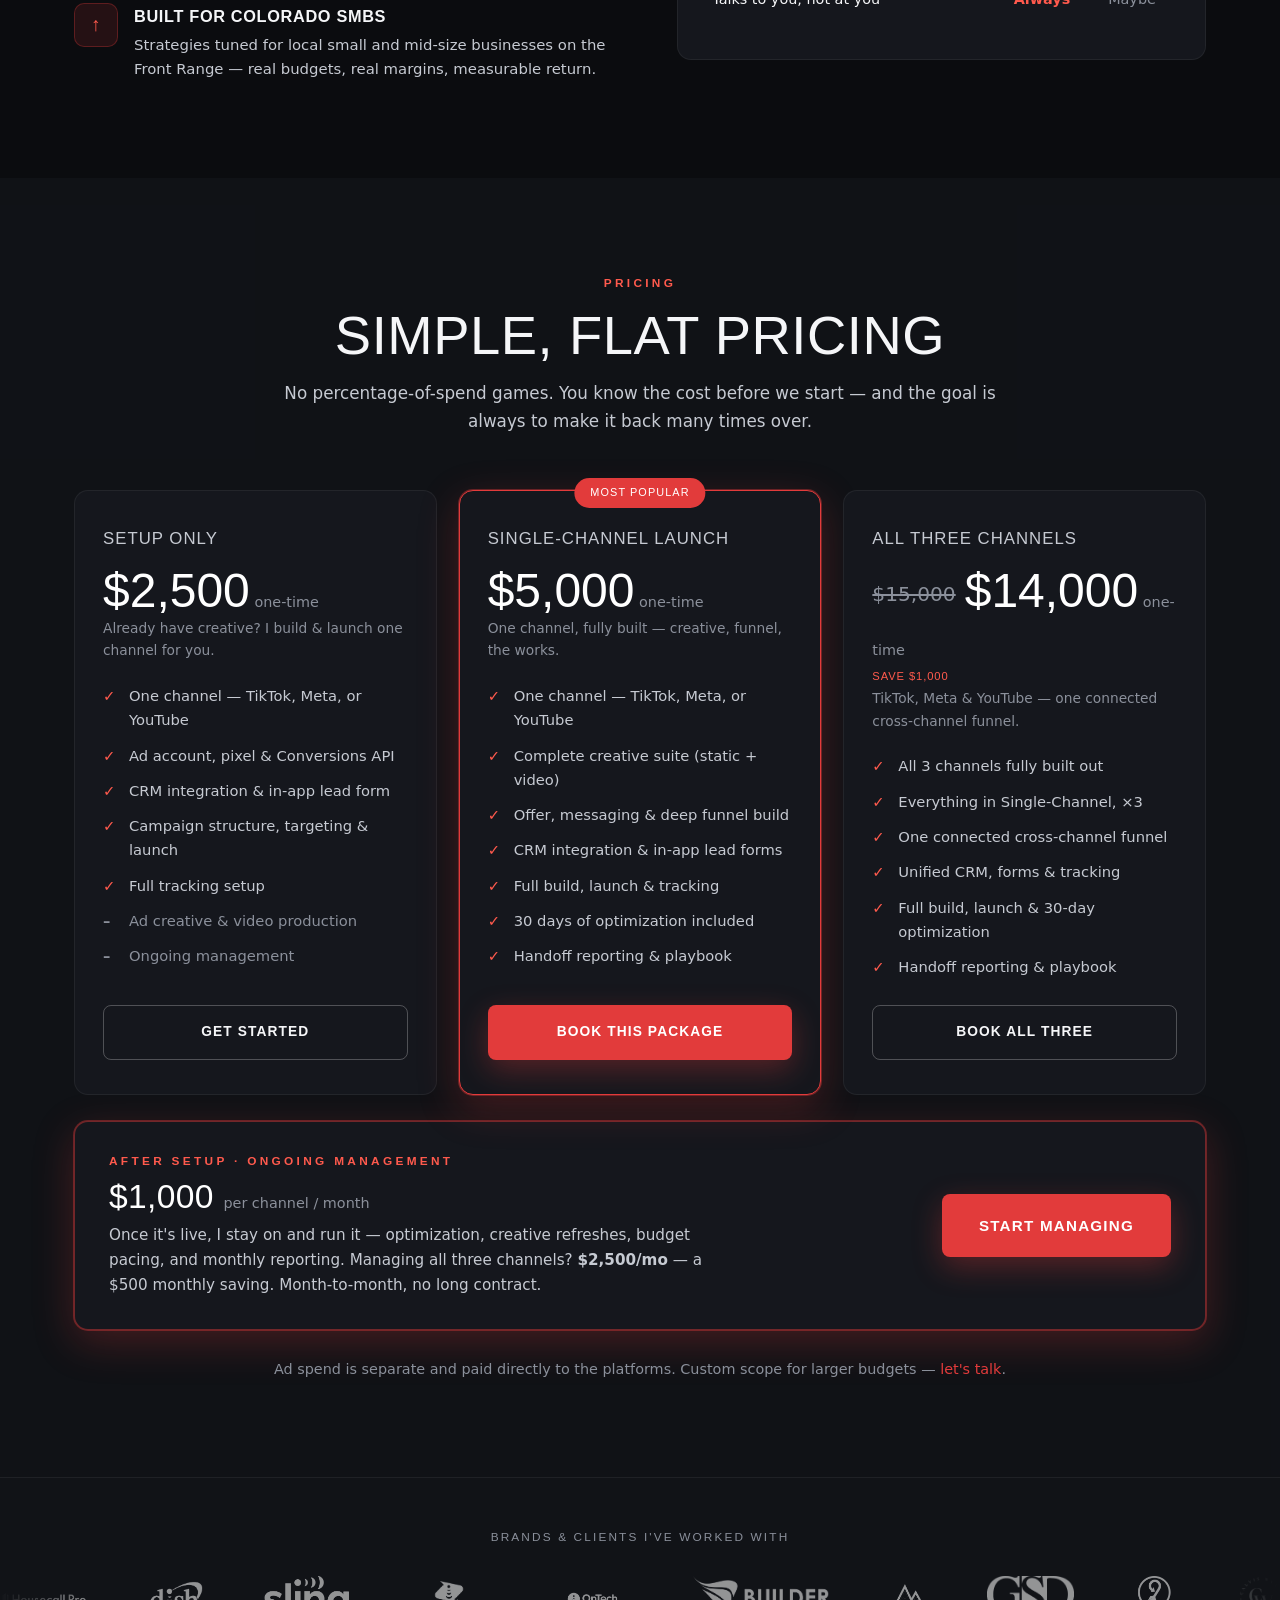
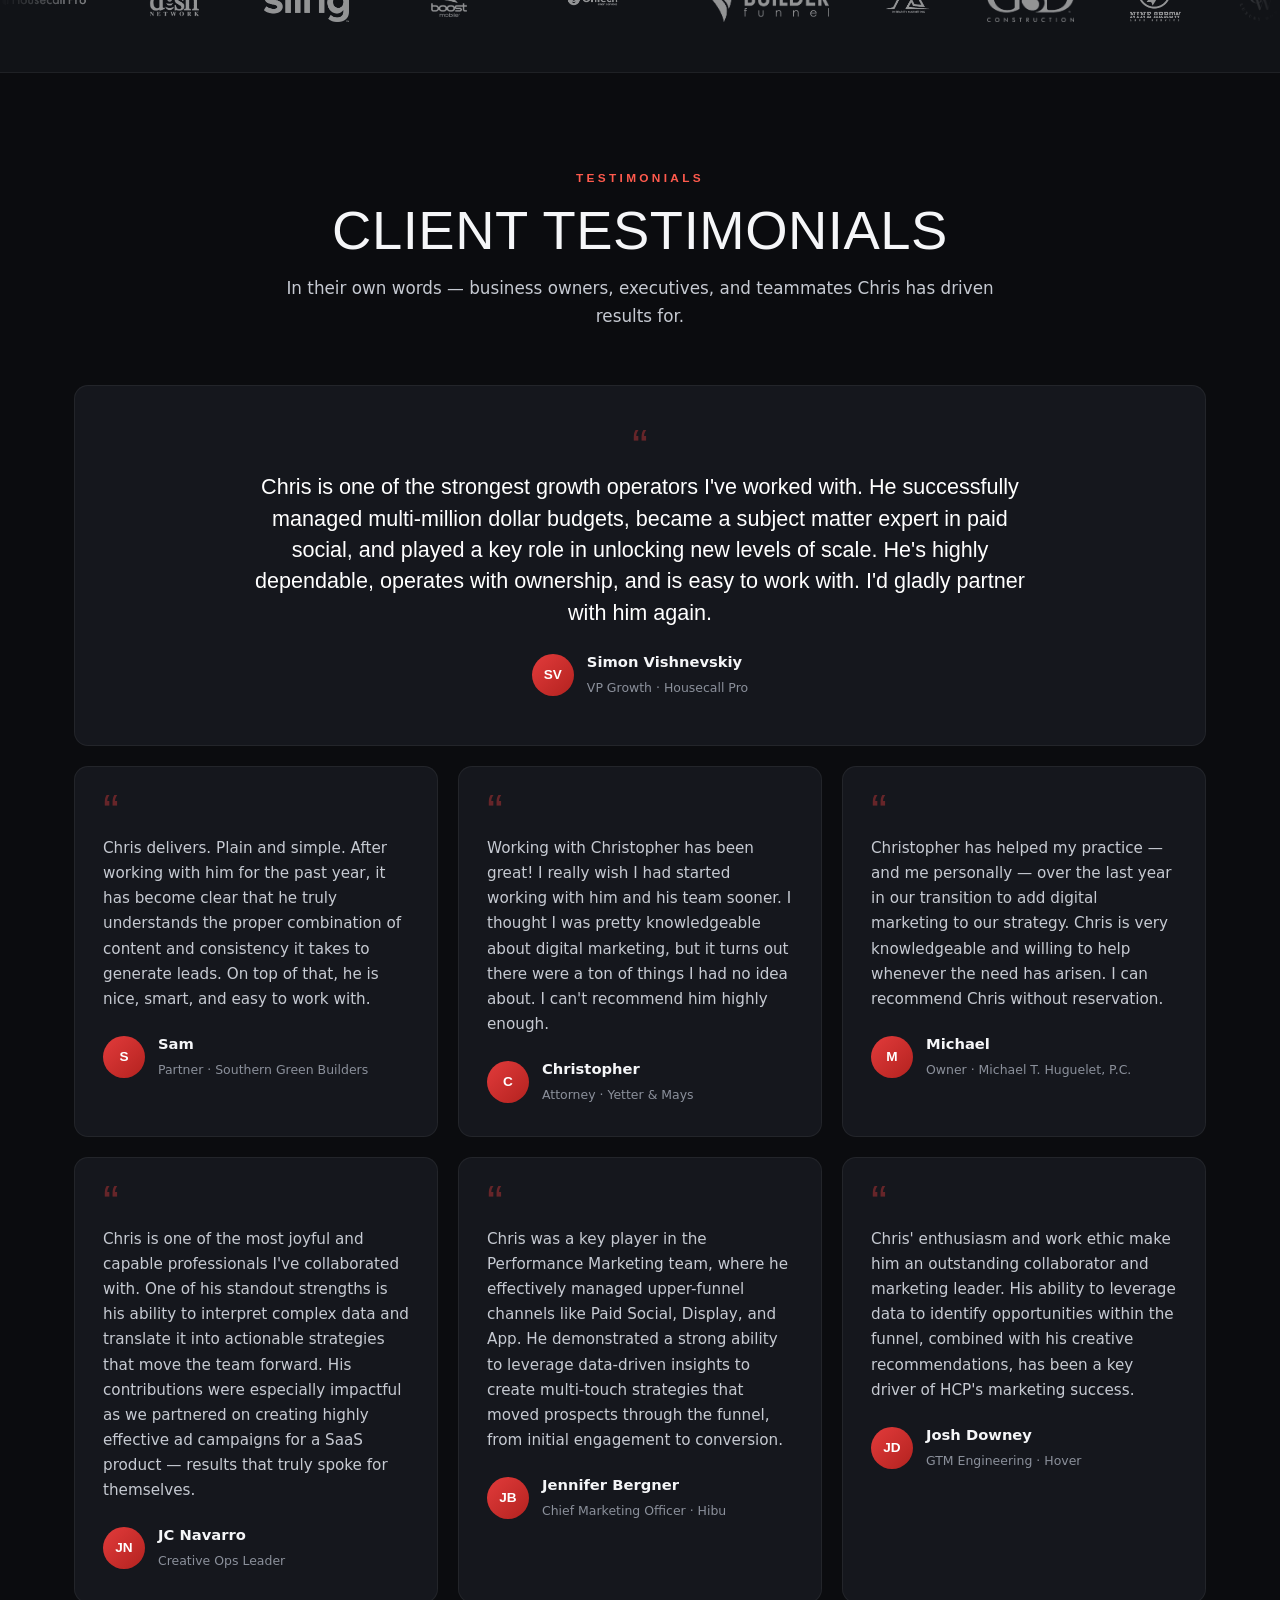
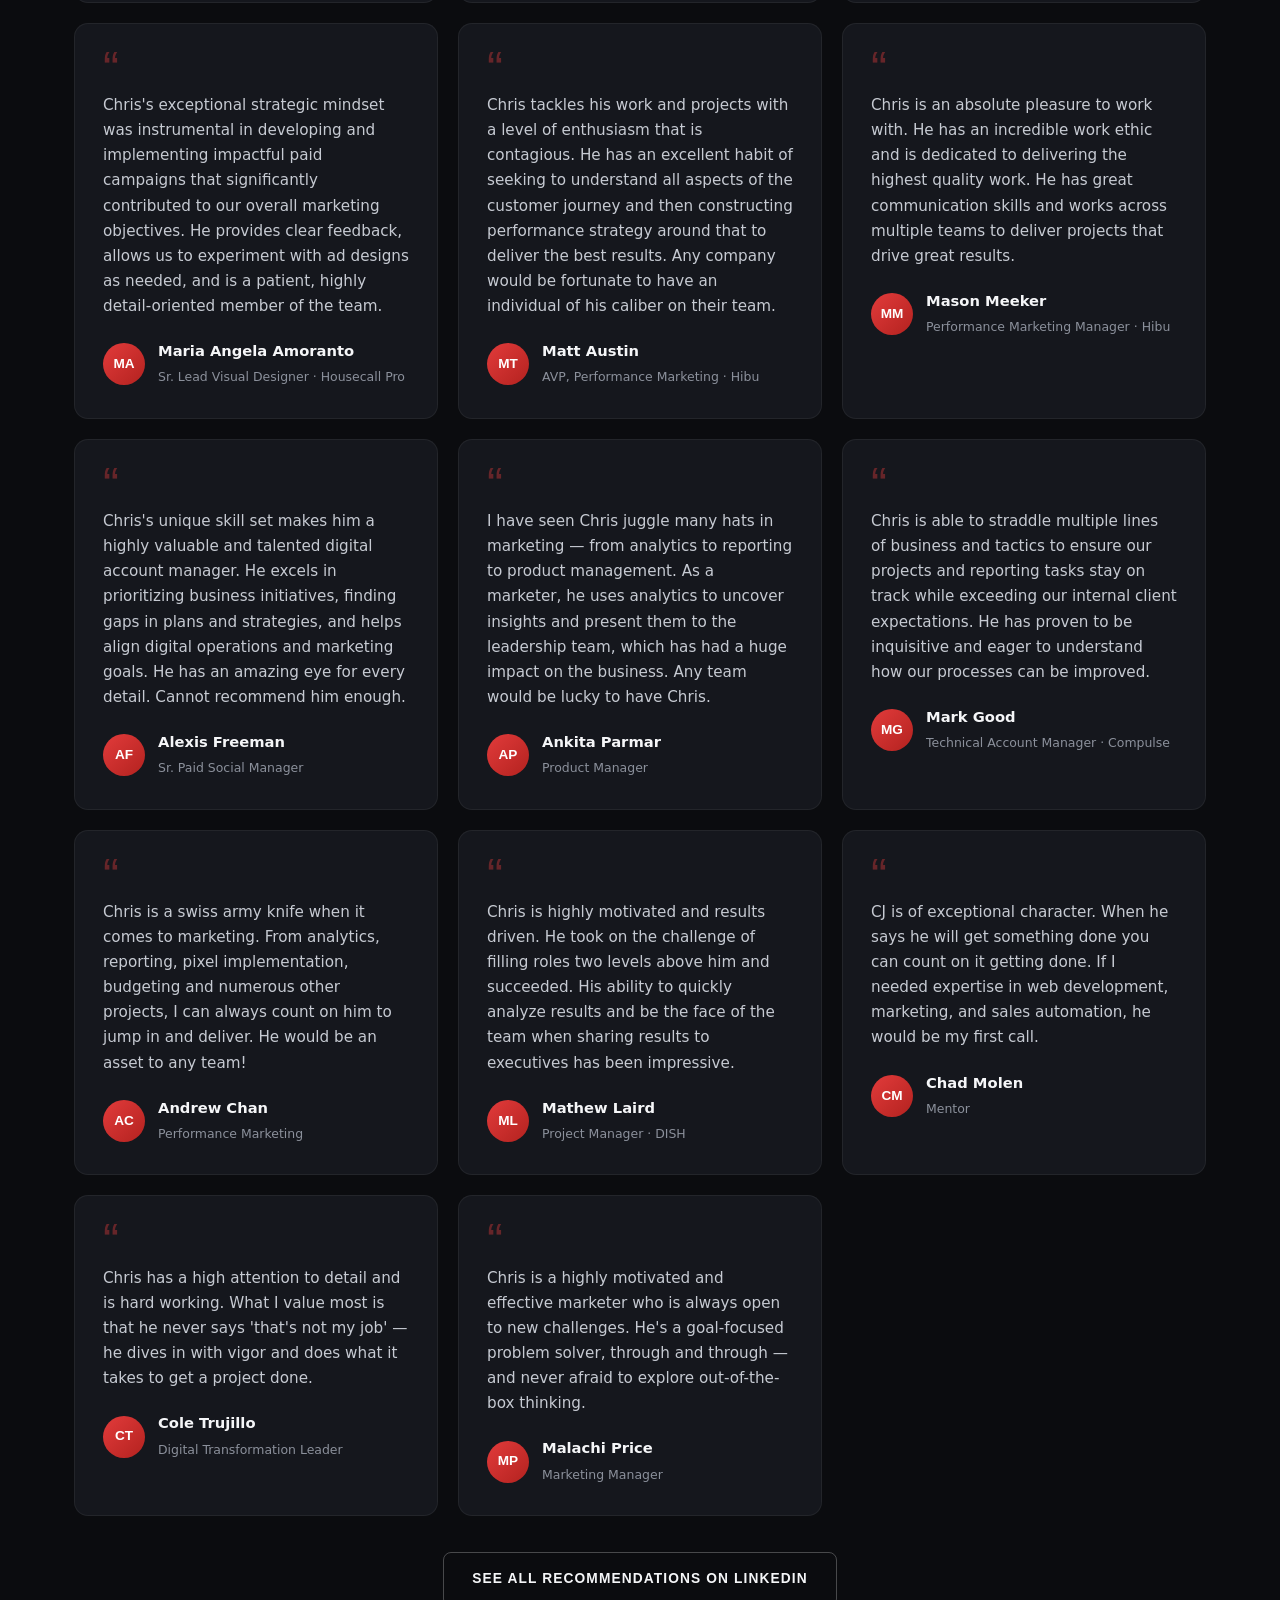
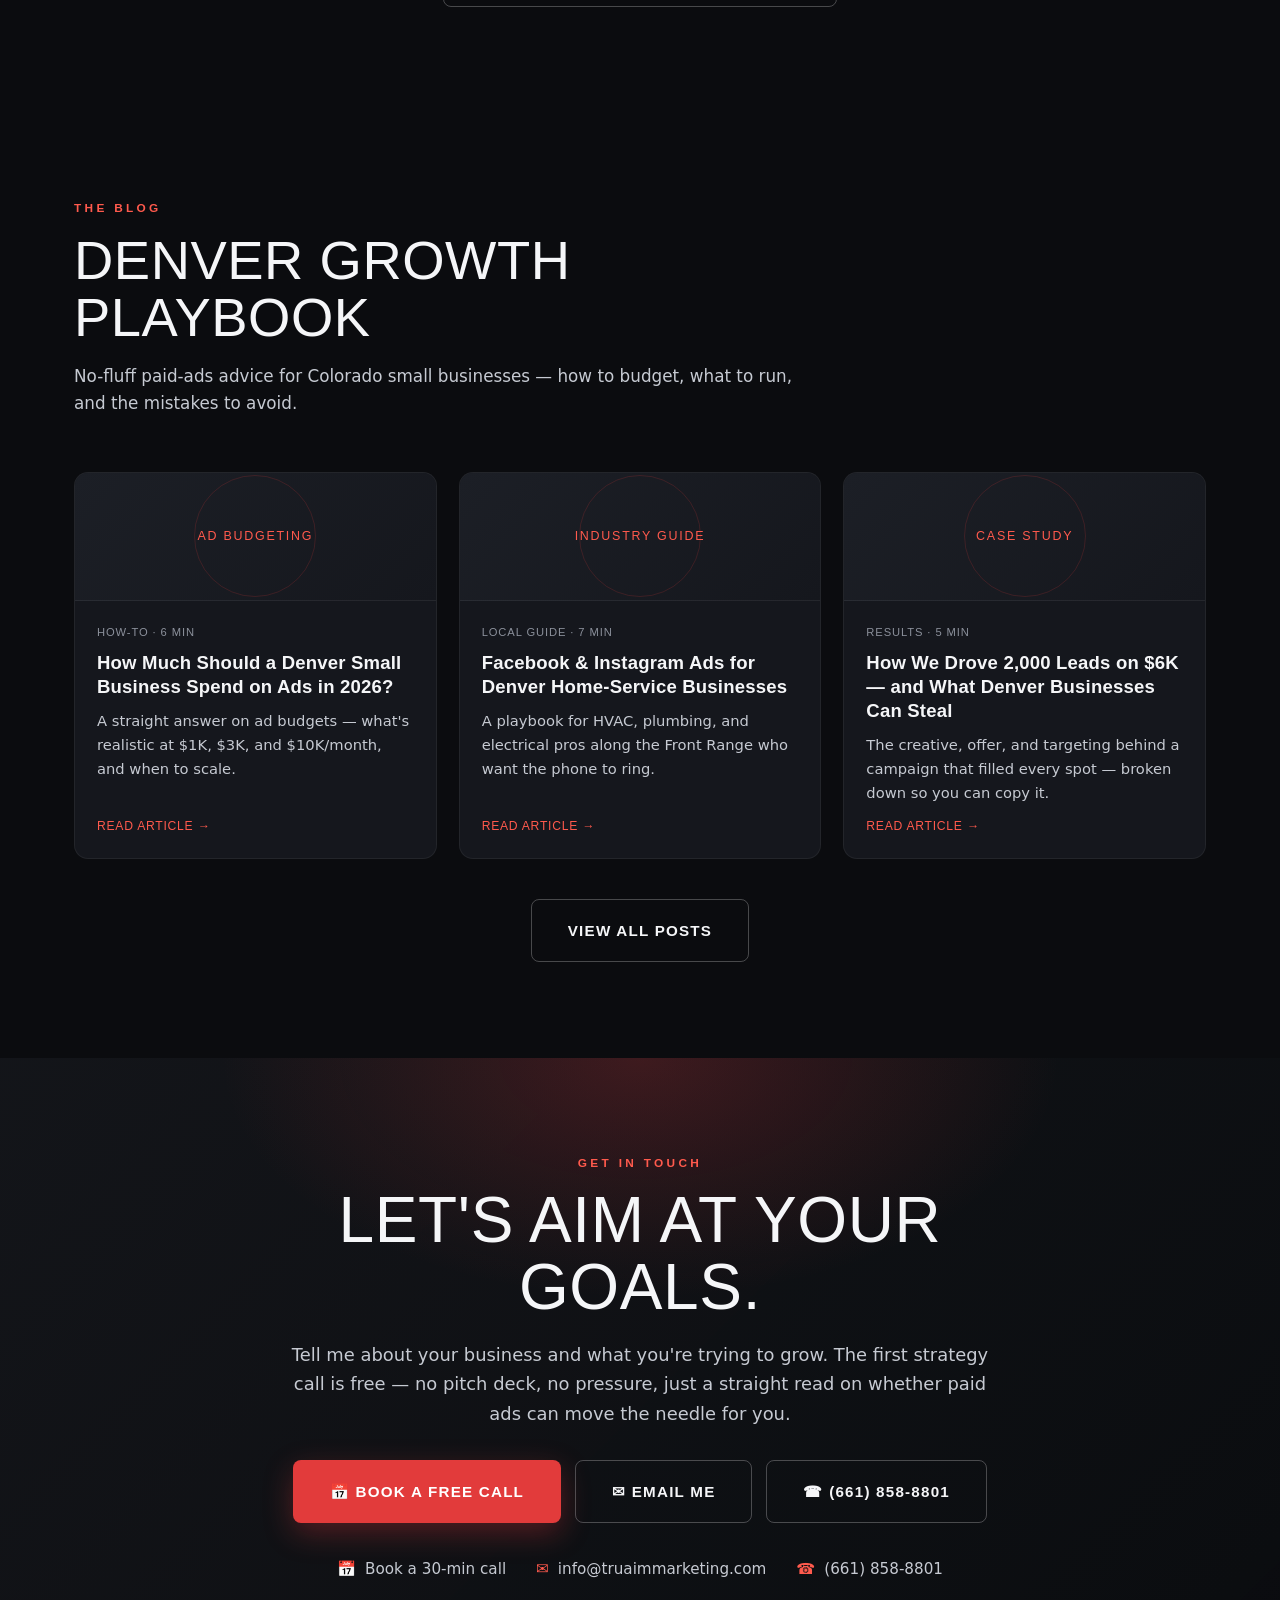
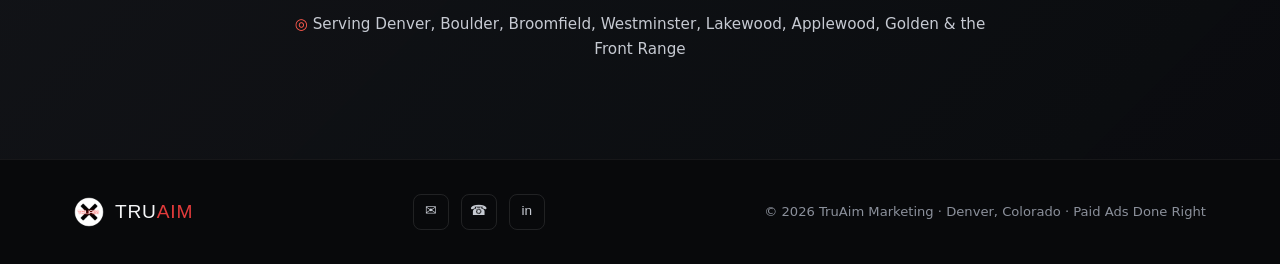
==== commit 06c791c7: "Add files via upload" ====
--- a/index.html
+++ b/index.html
@@ -1,6 +1,23 @@
 <!DOCTYPE html>
 <html lang="en">
 <head>
+<!-- Meta Pixel Code -->
+<script>
+!function(f,b,e,v,n,t,s)
+{if(f.fbq)return;n=f.fbq=function(){n.callMethod?
+n.callMethod.apply(n,arguments):n.queue.push(arguments)};
+if(!f._fbq)f._fbq=n;n.push=n;n.loaded=!0;n.version='2.0';
+n.queue=[];t=b.createElement(e);t.async=!0;
+t.src=v;s=b.getElementsByTagName(e)[0];
+s.parentNode.insertBefore(t,s)}(window, document,'script',
+'https://connect.facebook.net/en_US/fbevents.js');
+fbq('init', '234076015428700');
+fbq('track', 'PageView');
+</script>
+<noscript><img height="1" width="1" style="display:none"
+src="https://www.facebook.com/tr?id=234076015428700&ev=PageView&noscript=1"
+/></noscript>
+<!-- End Meta Pixel Code -->
 <!-- Google tag (gtag.js) -->
 <script async src="https://www.googletagmanager.com/gtag/js?id=G-TVE4W539ET"></script>
 <script>
